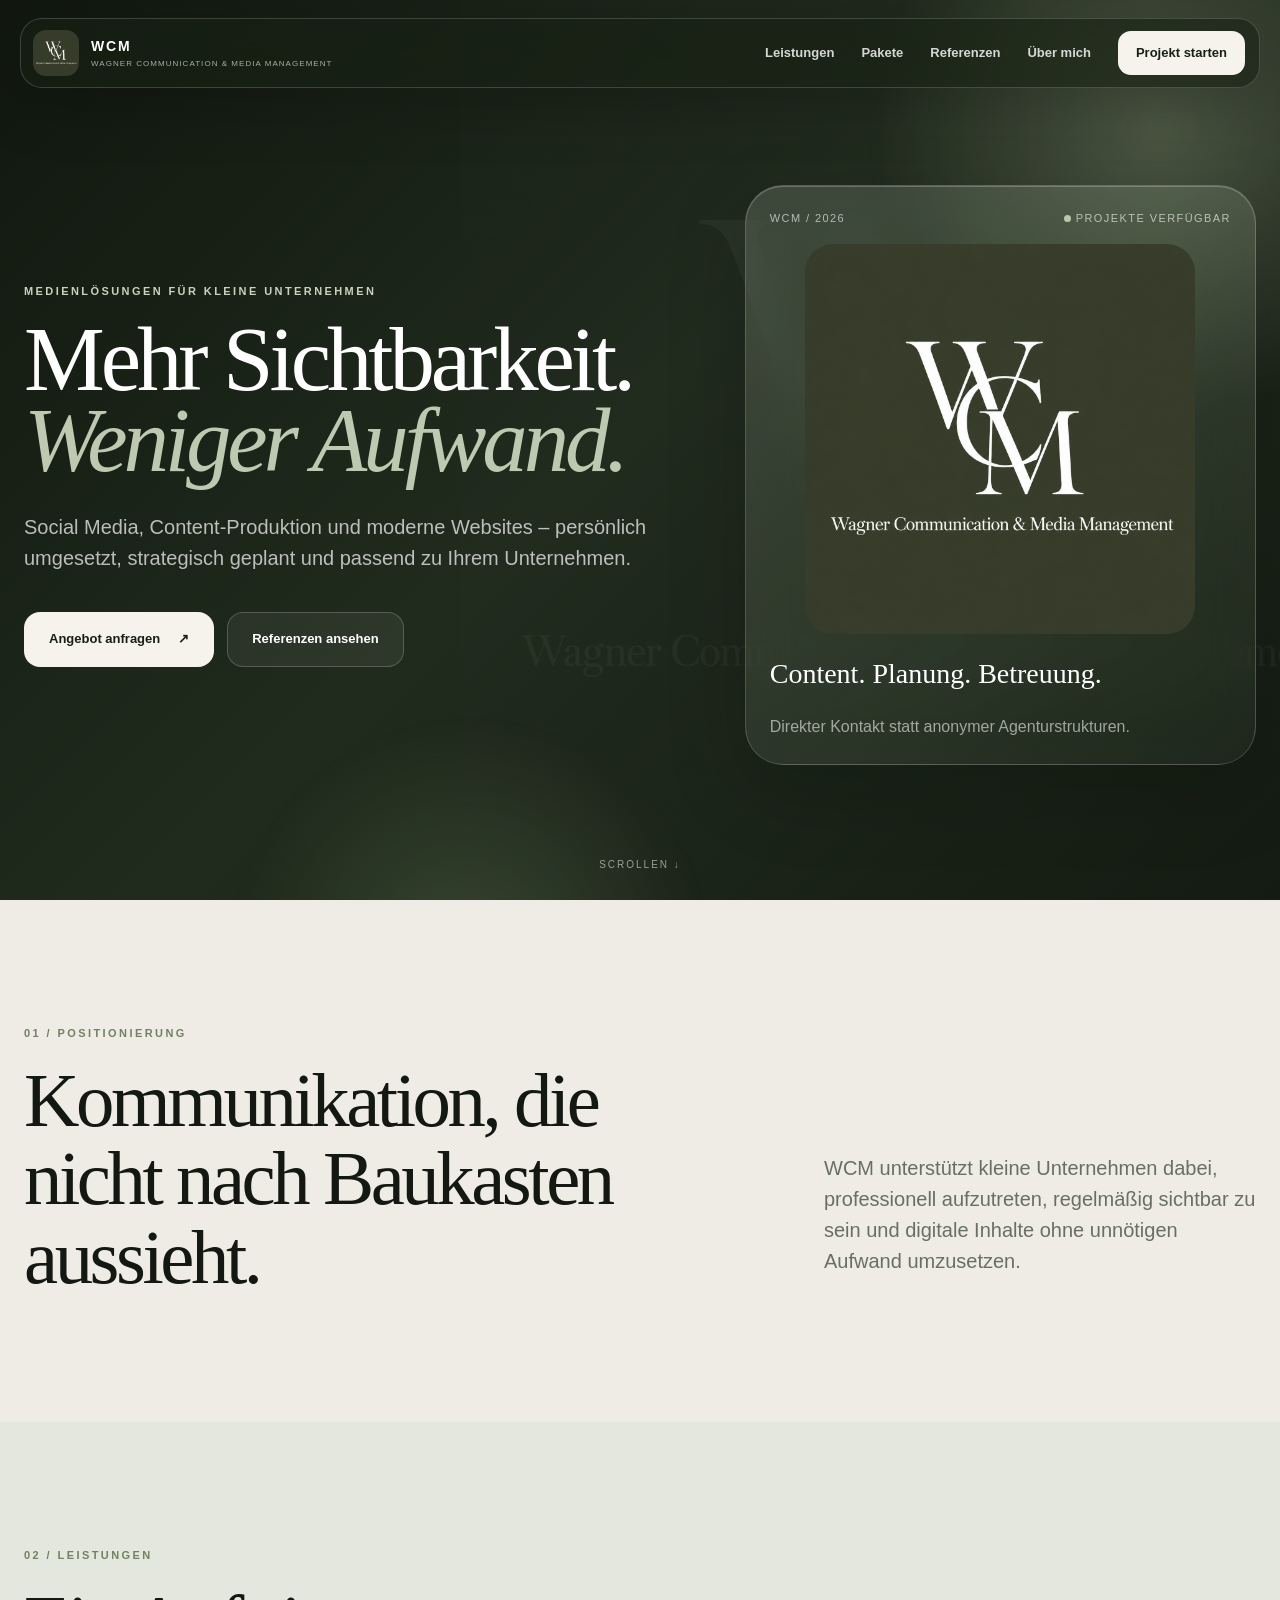
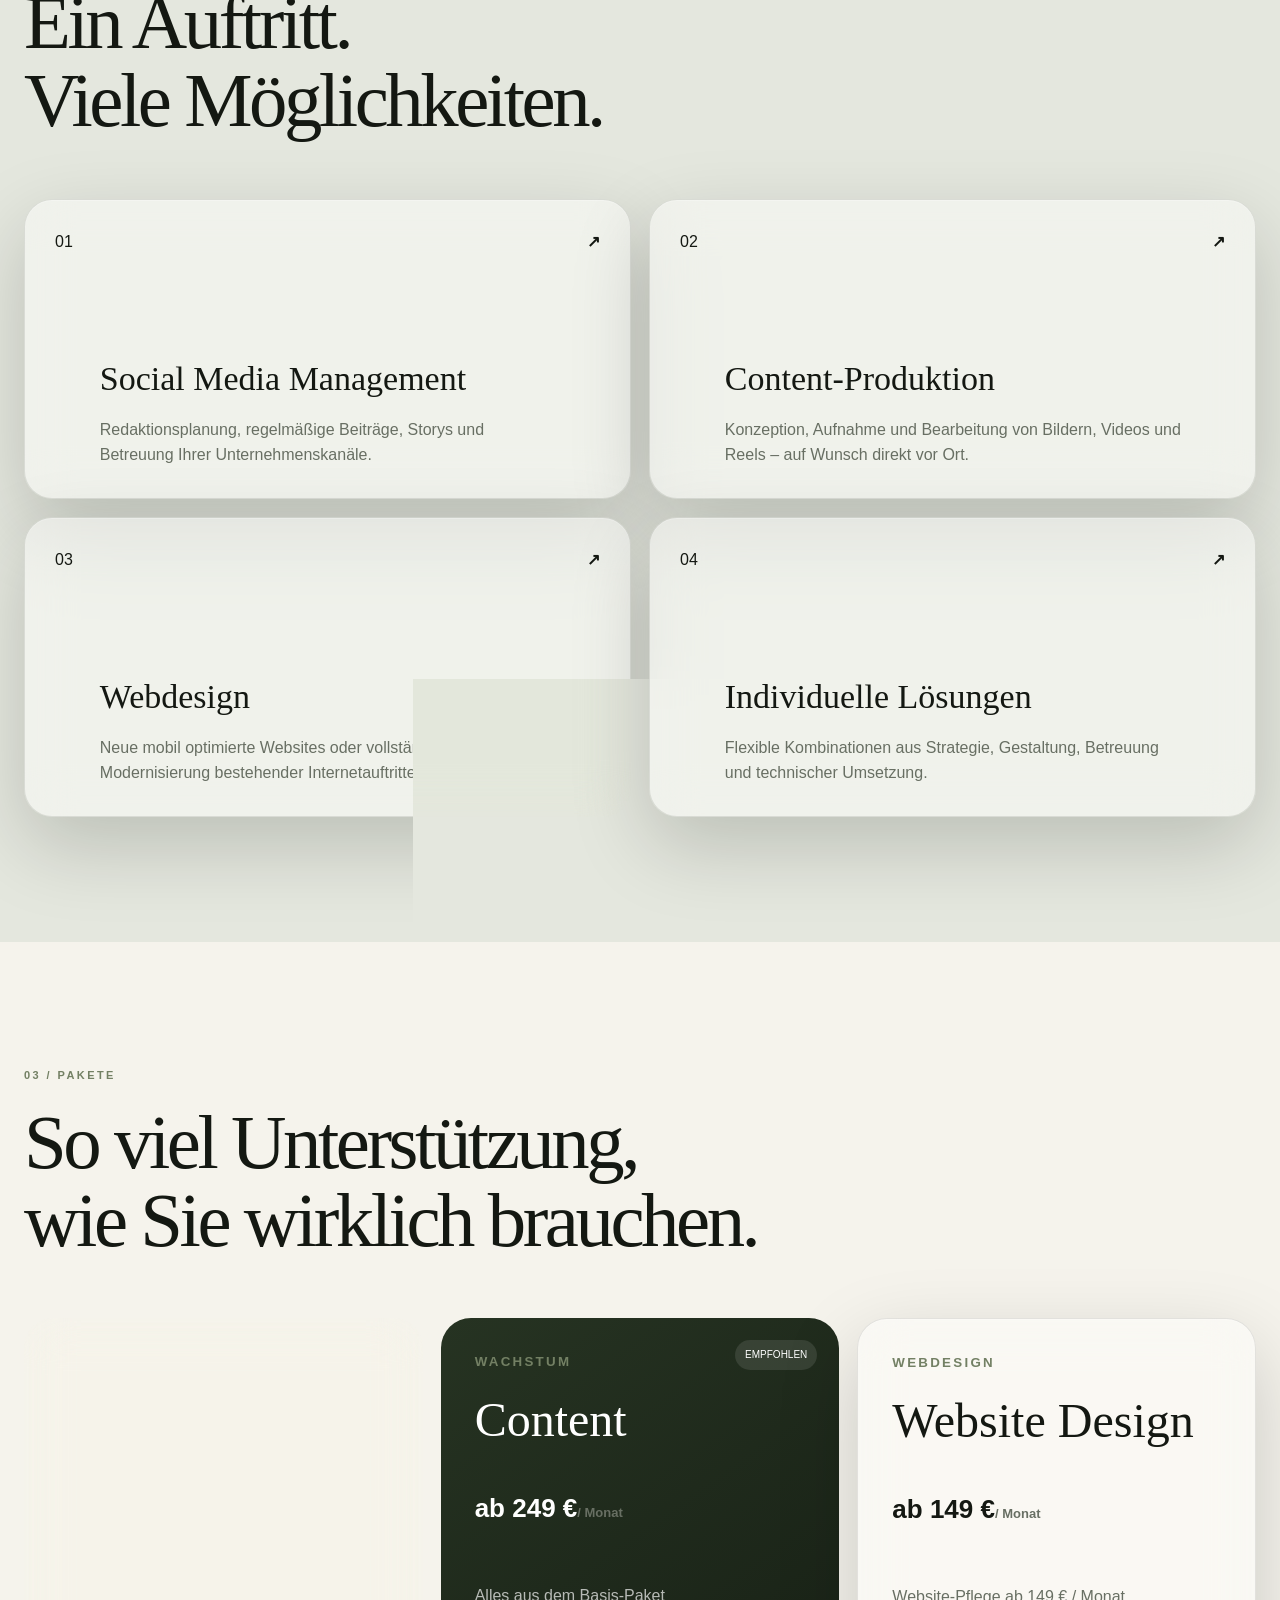
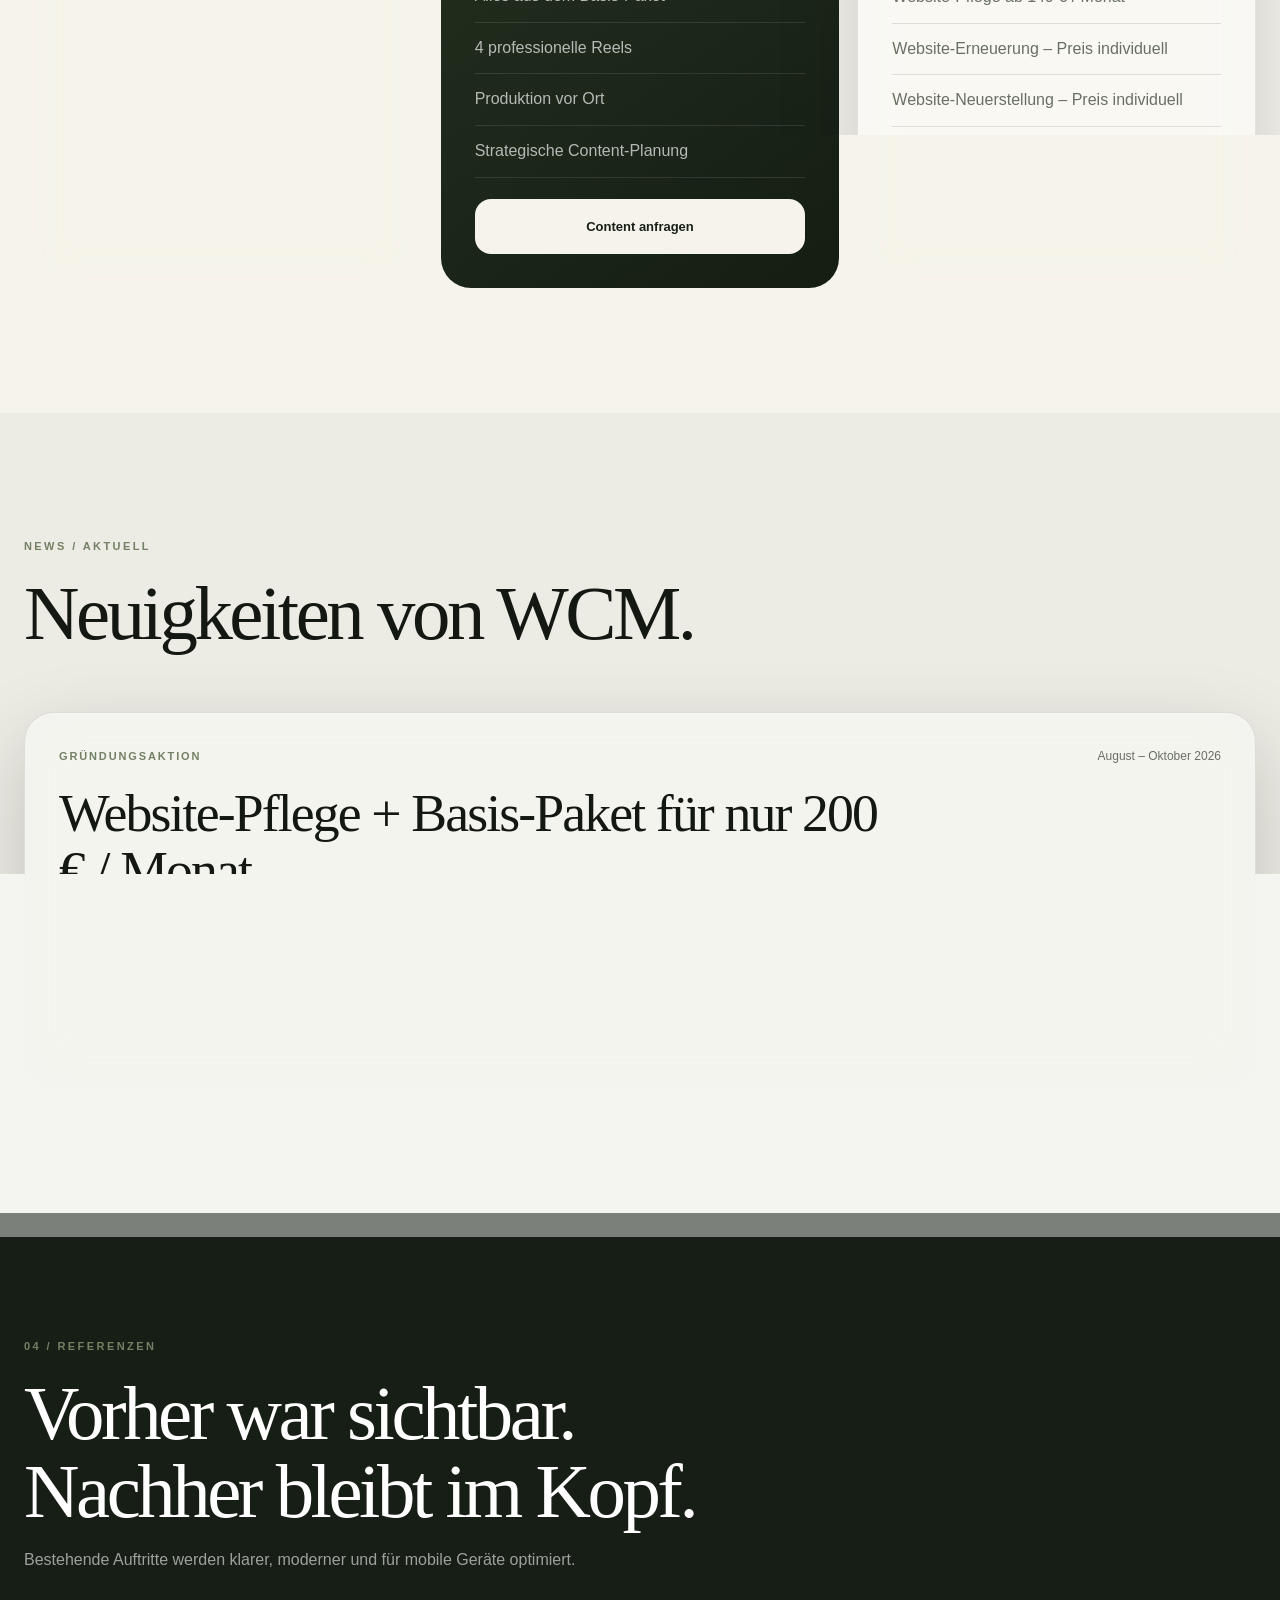
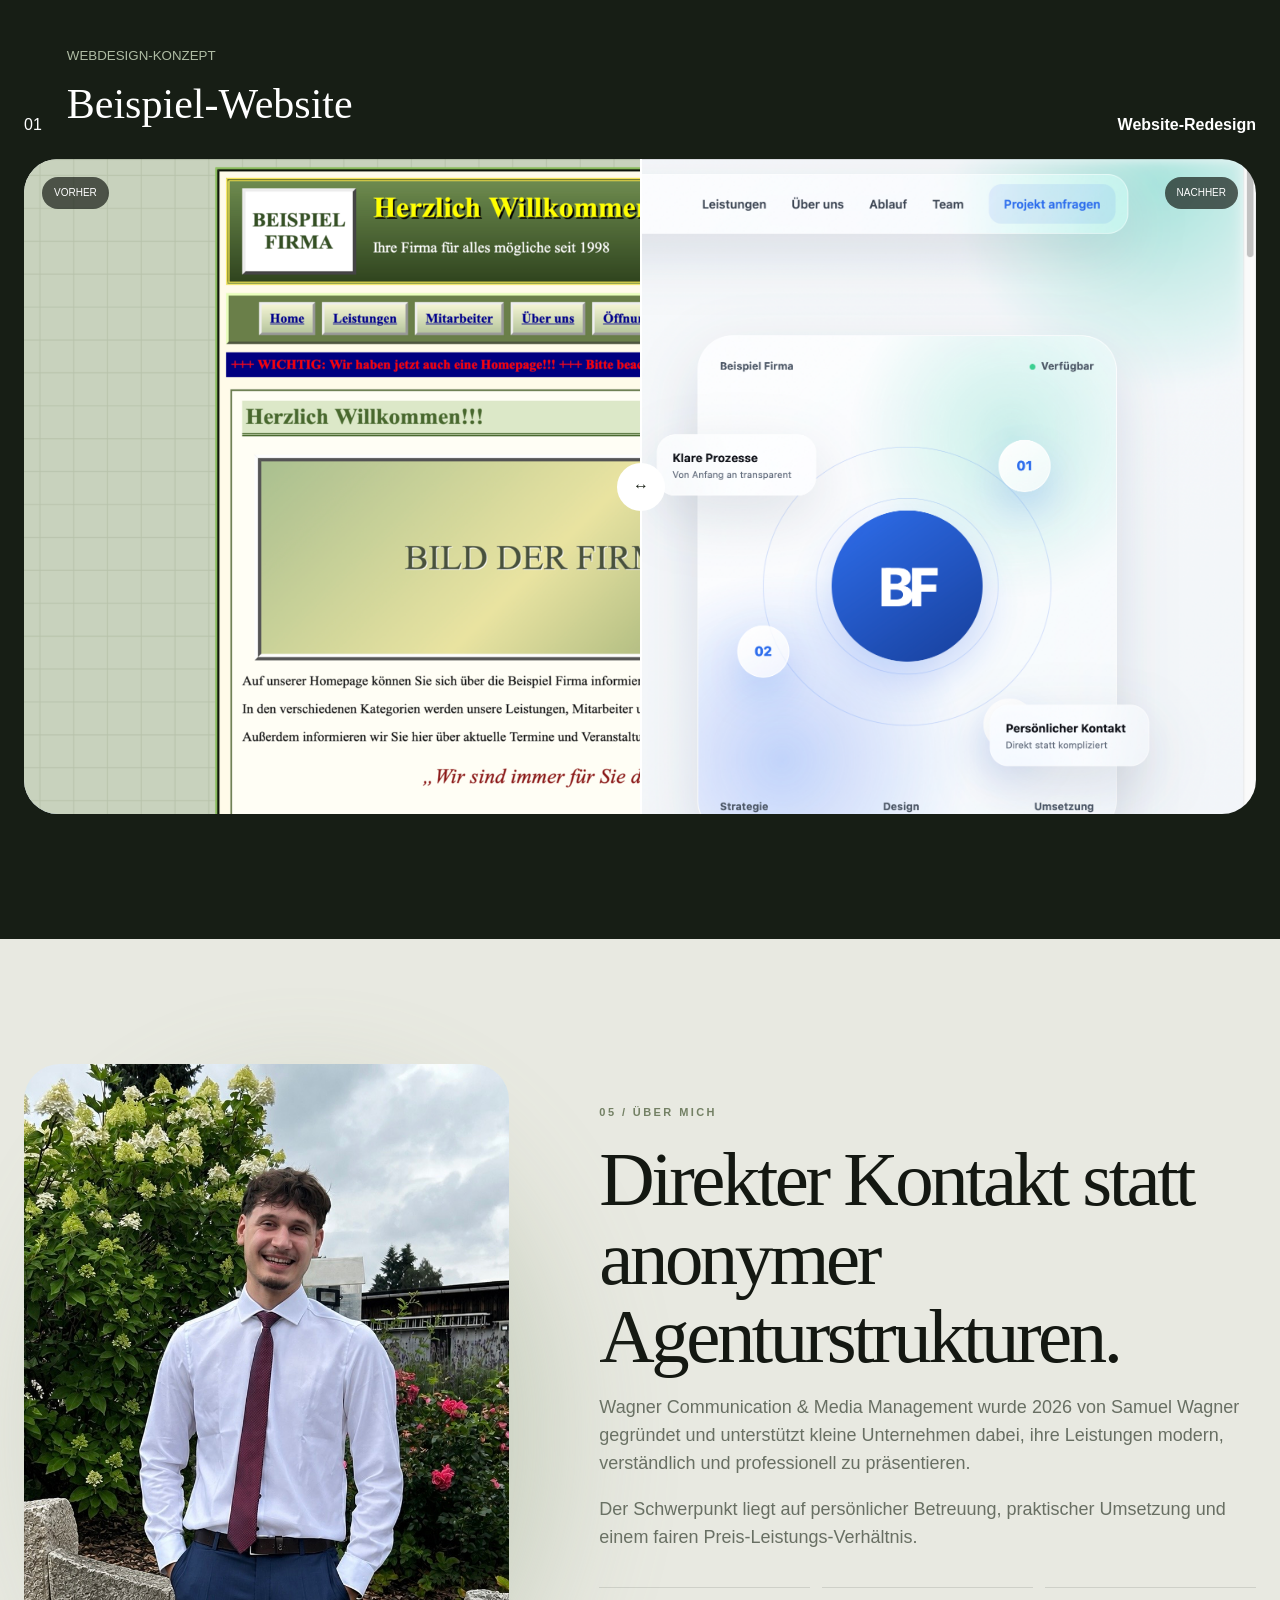
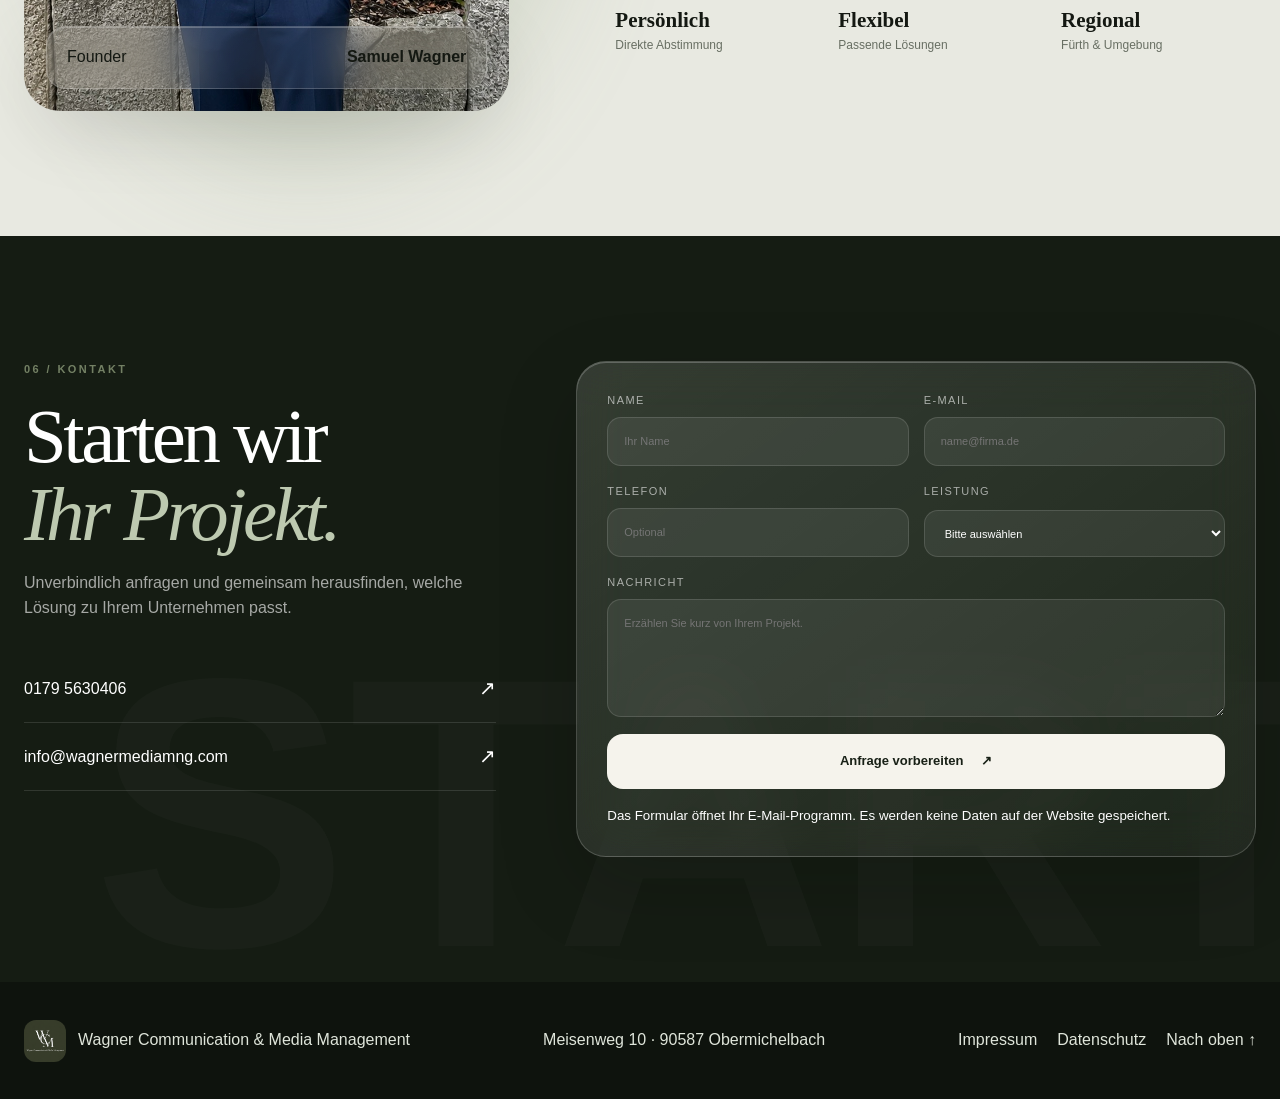
==== index.html @ 27258a65 "Add files via upload" ====
<!doctype html>
<html lang="de">
<head>
  <meta charset="utf-8">
  <meta name="viewport" content="width=device-width,initial-scale=1">
  <meta name="description" content="Wagner Communication & Media Management – Social Media, Content-Produktion und Webdesign für kleine Unternehmen.">
  <meta name="theme-color" content="#182016">
  <title>WCM – Wagner Communication & Media Management</title>
  <link rel="icon" href="assets/wcm-logo.png">
  <link rel="stylesheet" href="style.css">
  <script src="script.js" defer></script>
</head>
<body>
  <div class="cursor-glow" aria-hidden="true"></div>

  <header class="site-header">
    <a class="brand" href="#start">
      <img src="assets/wcm-logo.png" alt="WCM Logo">
      <span><strong>WCM</strong><small>Wagner Communication & Media Management</small></span>
    </a>
    <button class="menu-toggle" aria-label="Menü öffnen" aria-expanded="false"><span></span><span></span></button>
    <nav class="main-nav">
      <a href="#leistungen">Leistungen</a>
      <a href="#pakete">Pakete</a>
      <a href="#referenzen">Referenzen</a>
      <a href="#ueber">Über mich</a>
      <a class="nav-cta" href="#kontakt">Projekt starten</a>
    </nav>
  </header>

  <main>
    <section class="hero" id="start">
      <div class="hero-orb orb-one"></div>
      <div class="hero-orb orb-two"></div>
      <img class="hero-mark" src="assets/wcm-logo.png" alt="" aria-hidden="true">

      <div class="hero-content reveal">
        <p class="eyebrow">Medienlösungen für kleine Unternehmen</p>
        <h1>Mehr Sichtbarkeit.<br><em>Weniger Aufwand.</em></h1>
        <p class="hero-text">Social Media, Content-Produktion und moderne Websites – persönlich umgesetzt, strategisch geplant und passend zu Ihrem Unternehmen.</p>
        <div class="hero-actions">
          <a class="button button-light magnetic" href="#kontakt">Angebot anfragen <span>↗</span></a>
          <a class="button button-glass magnetic" href="#referenzen">Referenzen ansehen</a>
        </div>
      </div>

      <aside class="hero-panel glass tilt reveal">
        <div class="panel-top"><span>WCM / 2026</span><span class="status"><i></i> Projekte verfügbar</span></div>
        <div class="panel-logo"><img src="assets/wcm-logo.png" alt="WCM Firmenlogo"></div>
        <div class="panel-bottom">
          <strong>Content. Planung. Betreuung.</strong>
          <span>Direkter Kontakt statt anonymer Agenturstrukturen.</span>
        </div>
      </aside>

      <a class="scroll-hint" href="#leistungen">Scrollen <span>↓</span></a>
    </section>

    <section class="intro section-shell">
      <p class="section-number">01 / Positionierung</p>
      <div class="intro-grid reveal">
        <h2>Kommunikation, die nicht nach Baukasten aussieht.</h2>
        <p>WCM unterstützt kleine Unternehmen dabei, professionell aufzutreten, regelmäßig sichtbar zu sein und digitale Inhalte ohne unnötigen Aufwand umzusetzen.</p>
      </div>
    </section>

    <section class="services section-shell" id="leistungen">
      <div class="section-heading reveal">
        <p class="section-number">02 / Leistungen</p>
        <h2>Ein Auftritt.<br>Viele Möglichkeiten.</h2>
      </div>
      
      <div class="service-grid">
        <a class="service-card glass tilt reveal service-link-card" href="social-media-management.html" aria-label="Mehr über Social Media Management erfahren">
          <span>01</span><div><h3>Social Media Management</h3><p>Redaktionsplanung, regelmäßige Beiträge, Storys und Betreuung Ihrer Unternehmenskanäle.</p></div><b>↗</b>
        </a>
        <a class="service-card glass tilt reveal service-link-card" href="content-produktion.html" aria-label="Mehr über Content-Produktion erfahren">
          <span>02</span><div><h3>Content-Produktion</h3><p>Konzeption, Aufnahme und Bearbeitung von Bildern, Videos und Reels – auf Wunsch direkt vor Ort.</p></div><b>↗</b>
        </a>
        <a class="service-card glass tilt reveal service-link-card" href="webdesign.html" aria-label="Mehr über Webdesign erfahren">
          <span>03</span><div><h3>Webdesign</h3><p>Neue mobil optimierte Websites oder vollständige Modernisierung bestehender Internetauftritte.</p></div><b>↗</b>
        </a>
        <a class="service-card glass tilt reveal service-link-card" href="individuelle-loesungen.html" aria-label="Mehr über individuelle Lösungen erfahren">
          <span>04</span><div><h3>Individuelle Lösungen</h3><p>Flexible Kombinationen aus Strategie, Gestaltung, Betreuung und technischer Umsetzung.</p></div><b>↗</b>
        </a>
      </div>

    </section>

    <section class="packages section-shell" id="pakete">
      <div class="section-heading reveal">
        <p class="section-number">03 / Pakete</p>
        <h2>So viel Unterstützung,<br>wie Sie wirklich brauchen.</h2>
      </div>
      <div class="package-grid">
        <article class="package-card glass reveal">
          <small>Präsenz</small><h3>Basis</h3><p class="price">ab 149 €<span>/ Monat</span></p>
          <ul><li>8 Beiträge & 4 Storys</li><li>Einheitlicher Markenauftritt</li><li>Community-Management</li><li>Redaktionsplanung</li></ul>
          <a class="button button-outline" href="#kontakt" data-package="Basis">Basis anfragen</a>
        </article>
        <article class="package-card featured reveal">
          <div class="popular">Empfohlen</div><small>Wachstum</small><h3>Content</h3><p class="price">ab 249 €<span>/ Monat</span></p>
          <ul><li>Alles aus dem Basis-Paket</li><li>4 professionelle Reels</li><li>Produktion vor Ort</li><li>Strategische Content-Planung</li></ul>
          <a class="button button-light" href="#kontakt" data-package="Content">Content anfragen</a>
        </article>
        <article class="package-card glass reveal">
          <small>Webdesign</small><h3>Website Design</h3><p class="price">ab 149 €<span>/ Monat</span></p>
          <ul><li>Website-Pflege ab 149 € / Monat</li><li>Website-Erneuerung – Preis individuell</li><li>Website-Neuerstellung – Preis individuell</li><li>Individuelle Beratung & Umsetzung</li></ul>
          <a class="button button-outline" href="#kontakt" data-package="Website Design">Angebot anfragen</a>
        </article>
      </div>
    </section>

    <section class="news section-shell" id="news">
      <div class="section-heading reveal">
        <p class="section-number">News / Aktuell</p>
        <h2>Neuigkeiten von WCM.</h2>
      </div>

      <div class="news-window glass reveal">
        <!-- NEWS-EINTRAG START: Diesen Block für zukünftige News aktualisieren -->
        <article class="news-entry">
          <div class="news-meta">
            <span>Gründungsaktion</span>
            <time datetime="2026-08">August – Oktober 2026</time>
          </div>
          <h3>Website-Pflege + Basis-Paket für nur 200 € / Monat.</h3>
          <p>Zum Start von WCM gilt in den ersten drei Gründungsmonaten August, September und Oktober ein besonderes Angebot: Website-Pflege und das Basis-Paket zusammen für nur 200 € monatlich.</p>
          <a class="button button-outline" href="#kontakt" data-package="Gründungsaktion">Aktion anfragen</a>
        </article>
        <!-- NEWS-EINTRAG ENDE -->
      </div>
    </section>

    <section class="work section-shell" id="referenzen">
      <div class="section-heading reveal">
        <p class="section-number">04 / Referenzen</p>
        <h2>Vorher war sichtbar.<br>Nachher bleibt im Kopf.</h2>
        <p>Bestehende Auftritte werden klarer, moderner und für mobile Geräte optimiert.</p>
      </div>

      <article class="project reveal">
        <div class="project-meta"><span>01</span><div><small>Webdesign-Konzept</small><h3>Beispiel-Website</h3></div><b>Website-Redesign</b></div>
        <div class="comparison" data-comparison>
          <img src="assets/autohaus-nachher.jpg" alt="Moderne Beispiel-Website">
          <div class="comparison-before"><img src="assets/autohaus-vorher.jpg" alt="Ausgangsversion der Beispiel-Website"></div>
          <div class="comparison-line"><span>↔</span></div>
          <input type="range" min="0" max="100" value="50" aria-label="Vorher-Nachher-Vergleich">
          <span class="compare-label before">Vorher</span><span class="compare-label after">Nachher</span>
        </div>
      </article>
    </section>

    <section class="about section-shell" id="ueber">
      <div class="portrait-wrap reveal">
        <div class="portrait-glow"></div>
        <img src="assets/samuel-wagner.jpg" alt="Samuel Wagner, Gründer von WCM">
        <div class="portrait-caption glass"><span>Founder</span><strong>Samuel Wagner</strong></div>
      </div>
      <div class="about-copy reveal">
        <p class="section-number">05 / Über mich</p>
        <h2>Direkter Kontakt statt anonymer Agenturstrukturen.</h2>
        <p>Wagner Communication & Media Management wurde 2026 von Samuel Wagner gegründet und unterstützt kleine Unternehmen dabei, ihre Leistungen modern, verständlich und professionell zu präsentieren.</p>
        <p>Der Schwerpunkt liegt auf persönlicher Betreuung, praktischer Umsetzung und einem fairen Preis-Leistungs-Verhältnis.</p>
        <div class="about-facts"><span><strong>Persönlich</strong>Direkte Abstimmung</span><span><strong>Flexibel</strong>Passende Lösungen</span><span><strong>Regional</strong>Fürth & Umgebung</span></div>
      </div>
    </section>

    <section class="contact section-shell" id="kontakt">
      <div class="contact-bg-word">START</div>
      <div class="contact-copy reveal">
        <p class="section-number light">06 / Kontakt</p>
        <h2>Starten wir<br><em>Ihr Projekt.</em></h2>
        <p>Unverbindlich anfragen und gemeinsam herausfinden, welche Lösung zu Ihrem Unternehmen passt.</p>
        <div class="contact-links">
          <a href="tel:+491795630406"><span>0179 5630406</span><span>↗</span></a>
          <a href="mailto:info@wagnermediamng.com"><span>info@wagnermediamng.com</span><span>↗</span></a>
        </div>
      </div>

      <form class="contact-form glass reveal" id="contact-form">
        <div class="form-row"><label>Name<input name="name" required placeholder="Ihr Name"></label><label>E-Mail<input name="email" type="email" required placeholder="name@firma.de"></label></div>
        <div class="form-row"><label>Telefon<input name="phone" type="tel" placeholder="Optional"></label><label>Leistung<select name="service" required><option value="">Bitte auswählen</option><option>Social Media Management</option><option>Content-Produktion</option><option>Website-Erstellung</option><option>Website-Modernisierung</option><option>Individuelle Medienlösung</option><option>Aktuelle Aktion</option></select></label></div>
        <label>Nachricht<textarea name="message" rows="5" required placeholder="Erzählen Sie kurz von Ihrem Projekt."></textarea></label>
        <button class="button button-light magnetic" type="submit">Anfrage vorbereiten <span>↗</span></button>
        <small>Das Formular öffnet Ihr E-Mail-Programm. Es werden keine Daten auf der Website gespeichert.</small>
      </form>
    </section>
  </main>

  <footer>
    <a class="footer-brand" href="#start"><img src="assets/wcm-logo.png" alt=""><span>Wagner Communication & Media Management</span></a>
    <p>Meisenweg 10 · 90587 Obermichelbach</p>
    <div><a href="impressum.html">Impressum</a><a href="datenschutz.html">Datenschutz</a><a href="#start">Nach oben ↑</a></div>
  </footer>
</body>
</html>
---- style.css ----
:root{--ink:#141812;--deep:#182016;--olive:#738064;--sage:#b9c4ad;--cream:#f3f1e9;--muted:#686f63;--darkline:rgba(20,24,18,.12);--max:1240px;--serif:Georgia,"Times New Roman",serif;--sans:Inter,-apple-system,BlinkMacSystemFont,"Segoe UI",Arial,sans-serif}
*{box-sizing:border-box}html{scroll-behavior:smooth}body{margin:0;background:var(--cream);color:var(--ink);font-family:var(--sans);line-height:1.55;overflow-x:hidden}img{display:block;max-width:100%}a{text-decoration:none;color:inherit}button,input,select,textarea{font:inherit}section{scroll-margin-top:120px}
.cursor-glow{position:fixed;z-index:0;width:420px;height:420px;border-radius:50%;pointer-events:none;background:radial-gradient(circle,rgba(184,197,170,.15),transparent 68%);filter:blur(12px);transform:translate(-50%,-50%)}
.site-header{position:fixed;z-index:1000;top:18px;left:50%;width:min(calc(100% - 36px),var(--max));transform:translateX(-50%);display:flex;align-items:center;justify-content:space-between;padding:11px 14px 11px 12px;border:1px solid rgba(255,255,255,.17);border-radius:22px;color:#fff;background:rgba(24,32,22,.63);box-shadow:0 18px 60px rgba(0,0,0,.18);backdrop-filter:blur(26px) saturate(145%);transition:.35s}.site-header.scrolled{top:9px;background:rgba(19,25,18,.83)}
.brand{display:flex;align-items:center;gap:12px}.brand img{width:46px;height:46px;border-radius:13px;object-fit:cover}.brand span{display:grid}.brand strong{letter-spacing:.13em;font-size:14px}.brand small{font-size:8px;text-transform:uppercase;letter-spacing:.13em;color:rgba(255,255,255,.63)}
.main-nav{display:flex;align-items:center;gap:27px}.main-nav a{font-size:13px;font-weight:650;color:rgba(255,255,255,.82)}.main-nav .nav-cta{padding:12px 18px;border-radius:13px;color:#182016;background:#f5f3ec}.menu-toggle{display:none;background:none;border:0}.menu-toggle span{display:block;width:24px;height:1px;margin:6px;background:#fff}
.hero{position:relative;min-height:100svh;display:grid;grid-template-columns:1.12fr .88fr;align-items:center;gap:70px;padding:145px max(24px,calc((100% - var(--max))/2)) 95px;color:#fff;background:linear-gradient(135deg,#11170f,#202b1d 48%,#131a11);overflow:hidden}.hero-mark{position:absolute;right:-8vw;top:50%;width:min(72vw,980px);transform:translateY(-50%);opacity:.045;filter:grayscale(1)}.hero-orb{position:absolute;border-radius:50%;filter:blur(8px)}.orb-one{width:600px;height:600px;right:-180px;top:-170px;background:radial-gradient(circle,rgba(169,184,150,.34),transparent 68%)}.orb-two{width:480px;height:480px;left:18%;bottom:-300px;background:radial-gradient(circle,rgba(104,124,88,.38),transparent 70%)}
.hero-content,.hero-panel{position:relative;z-index:2}.eyebrow,.section-number{margin:0 0 20px;font-size:11px;font-weight:800;text-transform:uppercase;letter-spacing:.22em;color:var(--olive)}.eyebrow{color:#c9d2bf}.hero h1,.intro h2,.section-heading h2,.about h2,.contact h2{margin:0;font-family:var(--serif);font-weight:400;line-height:1.02;letter-spacing:-.045em}.hero h1{font-size:clamp(62px,7.1vw,112px);line-height:.89}.hero h1 em,.contact h2 em{color:#bdc9b0}.hero-text{max-width:690px;margin:30px 0 0;font-size:20px;color:rgba(255,255,255,.7)}
.hero-actions{display:flex;gap:13px;flex-wrap:wrap;margin-top:38px}.button{display:inline-flex;align-items:center;justify-content:center;gap:18px;min-height:55px;padding:0 24px;border:1px solid transparent;border-radius:16px;font-size:13px;font-weight:800;cursor:pointer;transition:.28s}.button:hover{transform:translateY(-3px)}.button-light{background:#f5f3ec;color:#182016}.button-glass{color:#fff;border-color:rgba(255,255,255,.2);background:rgba(255,255,255,.06)}.button-outline{border-color:var(--darkline);background:rgba(255,255,255,.28)}
.glass{border:1px solid rgba(255,255,255,.18);background:linear-gradient(145deg,rgba(255,255,255,.14),rgba(255,255,255,.045));box-shadow:inset 0 1px 0 rgba(255,255,255,.23),0 28px 80px rgba(6,12,5,.18);backdrop-filter:blur(24px) saturate(135%)}
.hero-panel{min-height:580px;padding:24px;border-radius:38px;display:flex;flex-direction:column;justify-content:space-between}.panel-top,.panel-bottom{display:flex;justify-content:space-between;gap:20px}.panel-top{font-size:11px;text-transform:uppercase;letter-spacing:.13em;color:rgba(255,255,255,.62)}.status i{display:inline-block;width:7px;height:7px;border-radius:50%;background:#b8c8a8}.panel-logo{margin:auto}.panel-logo img{max-width:390px;border-radius:28px}.panel-bottom{flex-direction:column}.panel-bottom strong{font-family:var(--serif);font-size:28px;font-weight:400}.panel-bottom span{color:rgba(255,255,255,.57)}.scroll-hint{position:absolute;bottom:28px;left:50%;transform:translateX(-50%);font-size:10px;text-transform:uppercase;letter-spacing:.2em;color:rgba(255,255,255,.55)}
.section-shell{padding:125px max(24px,calc((100% - var(--max))/2))}.intro{background:#eeece4}.intro-grid{display:grid;grid-template-columns:1.25fr .75fr;gap:80px;align-items:end}.intro h2,.section-heading h2,.about h2,.contact h2{font-size:clamp(48px,6vw,84px)}.intro p:last-child{font-size:20px;color:var(--muted)}
.services{background:#e4e7de}.service-grid{display:grid;grid-template-columns:1fr 1fr;gap:18px;margin-top:58px}.service-card{min-height:300px;padding:30px;border-color:rgba(28,36,25,.11);background:rgba(255,255,255,.46);color:var(--ink);display:grid;grid-template-columns:auto 1fr auto;gap:27px;border-radius:28px}.service-card div{align-self:end}.service-card h3{margin:0 0 12px;font-family:var(--serif);font-size:34px;font-weight:400}.service-card p{margin:0;color:var(--muted)}
.packages{background:#f5f3ec}.package-grid{display:grid;grid-template-columns:repeat(3,1fr);gap:18px;margin-top:58px}.package-card{position:relative;display:flex;flex-direction:column;min-height:570px;padding:34px;border-radius:30px;border-color:rgba(22,28,20,.1);background:rgba(255,255,255,.44)}.package-card.featured{color:#fff;background:linear-gradient(145deg,#263322,#151d13);transform:translateY(-14px)}.package-card small{text-transform:uppercase;letter-spacing:.17em;font-weight:800;color:var(--olive)}.package-card h3{margin:10px 0 5px;font-family:var(--serif);font-size:48px;font-weight:400}.price{font-size:26px;font-weight:750}.price span{font-size:13px;color:var(--muted)}.package-card ul{padding:0;list-style:none}.package-card li{padding:13px 0;border-bottom:1px solid var(--darkline);color:var(--muted)}.featured li{border-color:rgba(255,255,255,.1);color:rgba(255,255,255,.68)}.package-card .button{margin-top:auto}.popular{position:absolute;top:22px;right:22px;padding:7px 10px;border-radius:20px;background:rgba(255,255,255,.1);font-size:10px;text-transform:uppercase}
.news{background:#ecebe4}.news-window{margin-top:58px;padding:34px;border-radius:30px;border-color:rgba(22,28,20,.1);background:rgba(255,255,255,.44)}.news-entry{display:grid;gap:20px}.news-meta{display:flex;justify-content:space-between;gap:20px;align-items:center}.news-meta span{font-size:11px;font-weight:800;text-transform:uppercase;letter-spacing:.17em;color:var(--olive)}.news-meta time{font-size:12px;color:var(--muted)}.news-entry h3{max-width:850px;margin:0;font-family:var(--serif);font-size:clamp(34px,4.2vw,58px);font-weight:400;line-height:1.05;letter-spacing:-.035em}.news-entry p{max-width:820px;margin:0;color:var(--muted);font-size:18px}.news-entry .button{justify-self:start;margin-top:4px}
.work{background:#171e15;color:#fff}.work .section-heading p:last-child{max-width:650px;color:rgba(255,255,255,.58)}.project{margin-top:70px}.project-meta{display:grid;grid-template-columns:auto 1fr auto;gap:25px;align-items:end;margin-bottom:22px}.project-meta small{color:#aebba3;text-transform:uppercase}.project-meta h3{margin:5px 0 0;font-family:var(--serif);font-size:42px;font-weight:400}.comparison{position:relative;aspect-ratio:16/8.5;overflow:hidden;border-radius:34px;background:#0d110c}.comparison>img,.comparison-before img{width:100%;height:100%;object-fit:cover;object-position:top center}.comparison-before{position:absolute;inset:0;width:50%;overflow:hidden}.comparison-before img{width:100vw;max-width:var(--max)}.comparison-line{position:absolute;top:0;bottom:0;left:50%;width:2px;background:#fff}.comparison-line span{position:absolute;top:50%;left:50%;display:grid;place-items:center;width:48px;height:48px;border-radius:50%;color:#1a2117;background:#fff;transform:translate(-50%,-50%)}.comparison input{position:absolute;inset:0;width:100%;height:100%;opacity:0;cursor:ew-resize}.compare-label{position:absolute;top:18px;padding:8px 12px;border-radius:20px;background:rgba(10,14,9,.65);font-size:10px;text-transform:uppercase}.compare-label.before{left:18px}.compare-label.after{right:18px}
.about{display:grid;grid-template-columns:.85fr 1.15fr;gap:90px;align-items:center;background:#e8e9e1}.portrait-wrap{position:relative}.portrait-wrap>img{position:relative;z-index:2;width:100%;border-radius:36px}.portrait-glow{position:absolute;inset:8% -8% -6% 8%;border-radius:50%;background:#98a88a;filter:blur(65px);opacity:.4}.portrait-caption{position:absolute;z-index:3;left:22px;right:22px;bottom:22px;padding:18px 20px;border-radius:20px;display:flex;justify-content:space-between}.about-copy>p:not(.section-number){font-size:18px;color:var(--muted)}.about-facts{display:grid;grid-template-columns:repeat(3,1fr);gap:12px;margin-top:35px}.about-facts span{padding:16px;border-top:1px solid var(--darkline);font-size:12px;color:var(--muted)}.about-facts strong{display:block;color:var(--ink);font-family:var(--serif);font-size:21px}
.contact{position:relative;overflow:hidden;display:grid;grid-template-columns:.82fr 1.18fr;gap:80px;color:#fff;background:#151c13}.contact-bg-word{position:absolute;right:-5vw;bottom:-10vw;font-size:30vw;font-weight:900;color:rgba(255,255,255,.018)}.contact-copy>p:not(.section-number){color:rgba(255,255,255,.62)}.contact-links{display:grid;margin-top:35px}.contact-links a{display:flex;justify-content:space-between;padding:16px 0;border-bottom:1px solid rgba(255,255,255,.12)}.contact-form{position:relative;display:grid;gap:17px;padding:30px;border-radius:30px}.form-row{display:grid;grid-template-columns:1fr 1fr;gap:15px}.contact-form label{display:grid;gap:8px;font-size:11px;text-transform:uppercase;letter-spacing:.13em;color:rgba(255,255,255,.6)}.contact-form input,.contact-form select,.contact-form textarea{width:100%;padding:15px 16px;border:1px solid rgba(255,255,255,.13);border-radius:14px;color:#fff;background:rgba(255,255,255,.07)}.contact-form option{color:#111}
footer{display:flex;justify-content:space-between;gap:25px;align-items:center;padding:30px max(24px,calc((100% - var(--max))/2));color:#dfe5da;background:#0e130d}.footer-brand{display:flex;align-items:center;gap:12px}.footer-brand img{width:42px;border-radius:12px}footer div{display:flex;gap:20px}
.reveal{opacity:0;transform:translateY(32px);transition:opacity .8s ease,transform .8s ease}.reveal.visible{opacity:1;transform:none}
@media(max-width:900px){.main-nav{display:none;position:absolute;top:72px;left:0;right:0;flex-direction:column;padding:20px;border-radius:20px;background:#1a2217}.main-nav.open{display:flex}.menu-toggle{display:block}.hero,.intro-grid,.about,.contact{grid-template-columns:1fr}.hero-panel{min-height:420px}.service-grid,.package-grid{grid-template-columns:1fr}.package-card.featured{transform:none}.form-row{grid-template-columns:1fr}.project-meta{grid-template-columns:1fr}.project-meta>b{display:none}}
@media(max-width:600px){.site-header{width:calc(100% - 20px)}.brand small{display:none}.hero{padding:125px 20px 75px}.hero h1{font-size:52px}.section-shell{padding:85px 20px}.hero-panel{padding:18px}.service-card{grid-template-columns:auto 1fr;min-height:230px}.service-card b{display:none}.about-facts{grid-template-columns:1fr}.comparison{aspect-ratio:4/3}.contact-form{padding:20px}footer{flex-direction:column;align-items:flex-start}}


.contact-links{
    display:grid;
    gap:0;
    margin-top:35px;
}
.contact-links a{
    display:flex;
    justify-content:space-between;
    align-items:center;
    padding:18px 0;
    border-bottom:1px solid rgba(255,255,255,.12);
    transition:.25s;
    cursor:pointer;
}
.contact-links a:hover{
    color:#d6e2c8;
    padding-left:8px;
}
.contact-links span:last-child{
    font-size:20px;
    transition:.25s;
}
.contact-links a:hover span:last-child{
    transform:translateX(6px);
}


/* Mobile V2 improvements */

@media (max-width: 900px){
  .hero{
    grid-template-columns:1fr;
    gap:32px;
    padding:110px 22px 70px;
    min-height:auto;
  }

  .hero-panel{
    display:none;
  }

  .hero-content{
    max-width:100%;
  }

  .hero h1{
    font-size:44px;
    line-height:0.98;
  }

  .hero-text{
    font-size:18px;
    max-width:100%;
    margin-top:22px;
  }

  .hero-actions{
    flex-direction:column;
    width:100%;
  }

  .hero-actions .button{
    width:100%;
  }

  .hero-mark{
    width:120%;
    right:-45%;
    opacity:.03;
  }

  .scroll-hint{
    display:none;
  }

  .site-header{
    padding:10px 14px;
  }

  .brand img{
    width:40px;
    height:40px;
  }
}

@media (max-width:600px){
  .hero{
    padding-top:105px;
  }

  .hero h1{
    font-size:40px;
  }

  .hero-text{
    font-size:17px;
    line-height:1.6;
  }
}



/* Fix: Kontaktbuttons aus jeder Richtung vollständig anklickbar */
.contact-bg-word,
.cursor-glow {
    pointer-events: none;
}

.contact-copy {
    position: relative;
    z-index: 20;
}

.contact-links {
    position: relative;
    z-index: 30;
}

.contact-links a {
    position: relative;
    z-index: 31;
    width: 100%;
    pointer-events: auto;
}


/* Klickbare Leistungskarten */
.service-link-card{
  color:inherit;
  cursor:pointer;
  transition:transform .3s ease, box-shadow .3s ease, background .3s ease;
}
.service-link-card:hover{
  transform:translateY(-8px);
  background:rgba(255,255,255,.68);
  box-shadow:0 32px 85px rgba(20,28,18,.16);
}
.service-link-card b{
  transition:transform .25s ease;
}
.service-link-card:hover b{
  transform:translate(5px,-5px);
}

/* Leistungs-Unterseiten */
.service-page{
  min-height:100vh;
  background:var(--cream);
}
.service-page .site-header{
  color:#fff;
}
.service-detail-hero{
  position:relative;
  min-height:74svh;
  display:grid;
  grid-template-columns:1.08fr .92fr;
  gap:70px;
  align-items:center;
  padding:150px max(24px,calc((100% - var(--max))/2)) 90px;
  color:#fff;
  background:linear-gradient(135deg,#11170f,#202b1d 48%,#131a11);
  overflow:hidden;
}
.service-detail-copy,
.service-detail-panel{
  position:relative;
  z-index:2;
}
.service-detail-copy h1{
  margin:0;
  max-width:850px;
  font-family:var(--serif);
  font-weight:400;
  font-size:clamp(58px,7vw,104px);
  line-height:.92;
  letter-spacing:-.05em;
}
.service-detail-copy h1 em{
  color:#bdc9b0;
}
.service-detail-copy>p{
  max-width:720px;
  margin:28px 0 0;
  color:rgba(255,255,255,.7);
  font-size:19px;
}
.service-detail-panel{
  min-height:460px;
  padding:30px;
  border-radius:34px;
  display:flex;
  flex-direction:column;
  justify-content:space-between;
}
.service-detail-panel .service-number{
  font-size:12px;
  letter-spacing:.2em;
  text-transform:uppercase;
  color:rgba(255,255,255,.58);
}
.service-detail-panel h2{
  margin:0;
  font-family:var(--serif);
  font-size:44px;
  font-weight:400;
}
.service-detail-panel p{
  color:rgba(255,255,255,.65);
}
.detail-section{
  padding:115px max(24px,calc((100% - var(--max))/2));
}
.detail-section.alt{
  background:#e4e7de;
}
.detail-section.dark{
  color:#fff;
  background:#171e15;
}
.detail-heading{
  max-width:820px;
}
.detail-heading h2{
  margin:0;
  font-family:var(--serif);
  font-size:clamp(46px,6vw,82px);
  font-weight:400;
  line-height:1;
  letter-spacing:-.04em;
}
.detail-heading p{
  color:var(--muted);
  font-size:18px;
}
.dark .detail-heading p{
  color:rgba(255,255,255,.62);
}
.detail-grid{
  display:grid;
  grid-template-columns:repeat(3,1fr);
  gap:18px;
  margin-top:52px;
}
.detail-card{
  min-height:270px;
  padding:30px;
  border-radius:28px;
  border:1px solid rgba(20,24,18,.1);
  background:rgba(255,255,255,.5);
}
.detail-card span{
  display:inline-block;
  margin-bottom:32px;
  color:var(--olive);
  font-size:12px;
  font-weight:800;
  letter-spacing:.15em;
}
.detail-card h3{
  margin:0 0 12px;
  font-family:var(--serif);
  font-size:32px;
  font-weight:400;
}
.detail-card p{
  margin:0;
  color:var(--muted);
}
.process-list{
  display:grid;
  grid-template-columns:repeat(4,1fr);
  gap:16px;
  margin-top:48px;
}
.process-step{
  padding:26px;
  border-top:1px solid rgba(255,255,255,.2);
}
.process-step strong{
  display:block;
  margin-bottom:18px;
  color:#bdc9b0;
  font-size:12px;
  letter-spacing:.14em;
}
.process-step h3{
  margin:0 0 10px;
  font-family:var(--serif);
  font-size:28px;
  font-weight:400;
}
.process-step p{
  color:rgba(255,255,255,.6);
}
.detail-cta{
  display:grid;
  grid-template-columns:1fr auto;
  gap:35px;
  align-items:end;
  padding:80px max(24px,calc((100% - var(--max))/2));
  background:#eeece4;
}
.detail-cta h2{
  margin:0;
  font-family:var(--serif);
  font-size:clamp(44px,6vw,78px);
  font-weight:400;
  line-height:1;
}
.detail-cta p{
  max-width:720px;
  color:var(--muted);
}
.back-service{
  display:inline-flex;
  margin-bottom:25px;
  color:#c9d2bf;
  font-size:12px;
  font-weight:800;
  letter-spacing:.12em;
  text-transform:uppercase;
}
.service-page footer{
  margin-top:0;
}
@media(max-width:900px){
  .service-detail-hero{
    grid-template-columns:1fr;
    gap:30px;
    min-height:auto;
    padding-top:125px;
  }
  .service-detail-panel{
    min-height:340px;
  }
  .detail-grid{
    grid-template-columns:1fr;
  }
  .process-list{
    grid-template-columns:1fr 1fr;
  }
  .detail-cta{
    grid-template-columns:1fr;
  }
}
@media(max-width:600px){
  .service-detail-copy h1{
    font-size:48px;
  }
  .service-detail-panel h2{
    font-size:36px;
  }
  .process-list{
    grid-template-columns:1fr;
  }
}

@media(max-width:600px){.news-window{padding:24px}.news-meta{align-items:flex-start;flex-direction:column;gap:6px}}
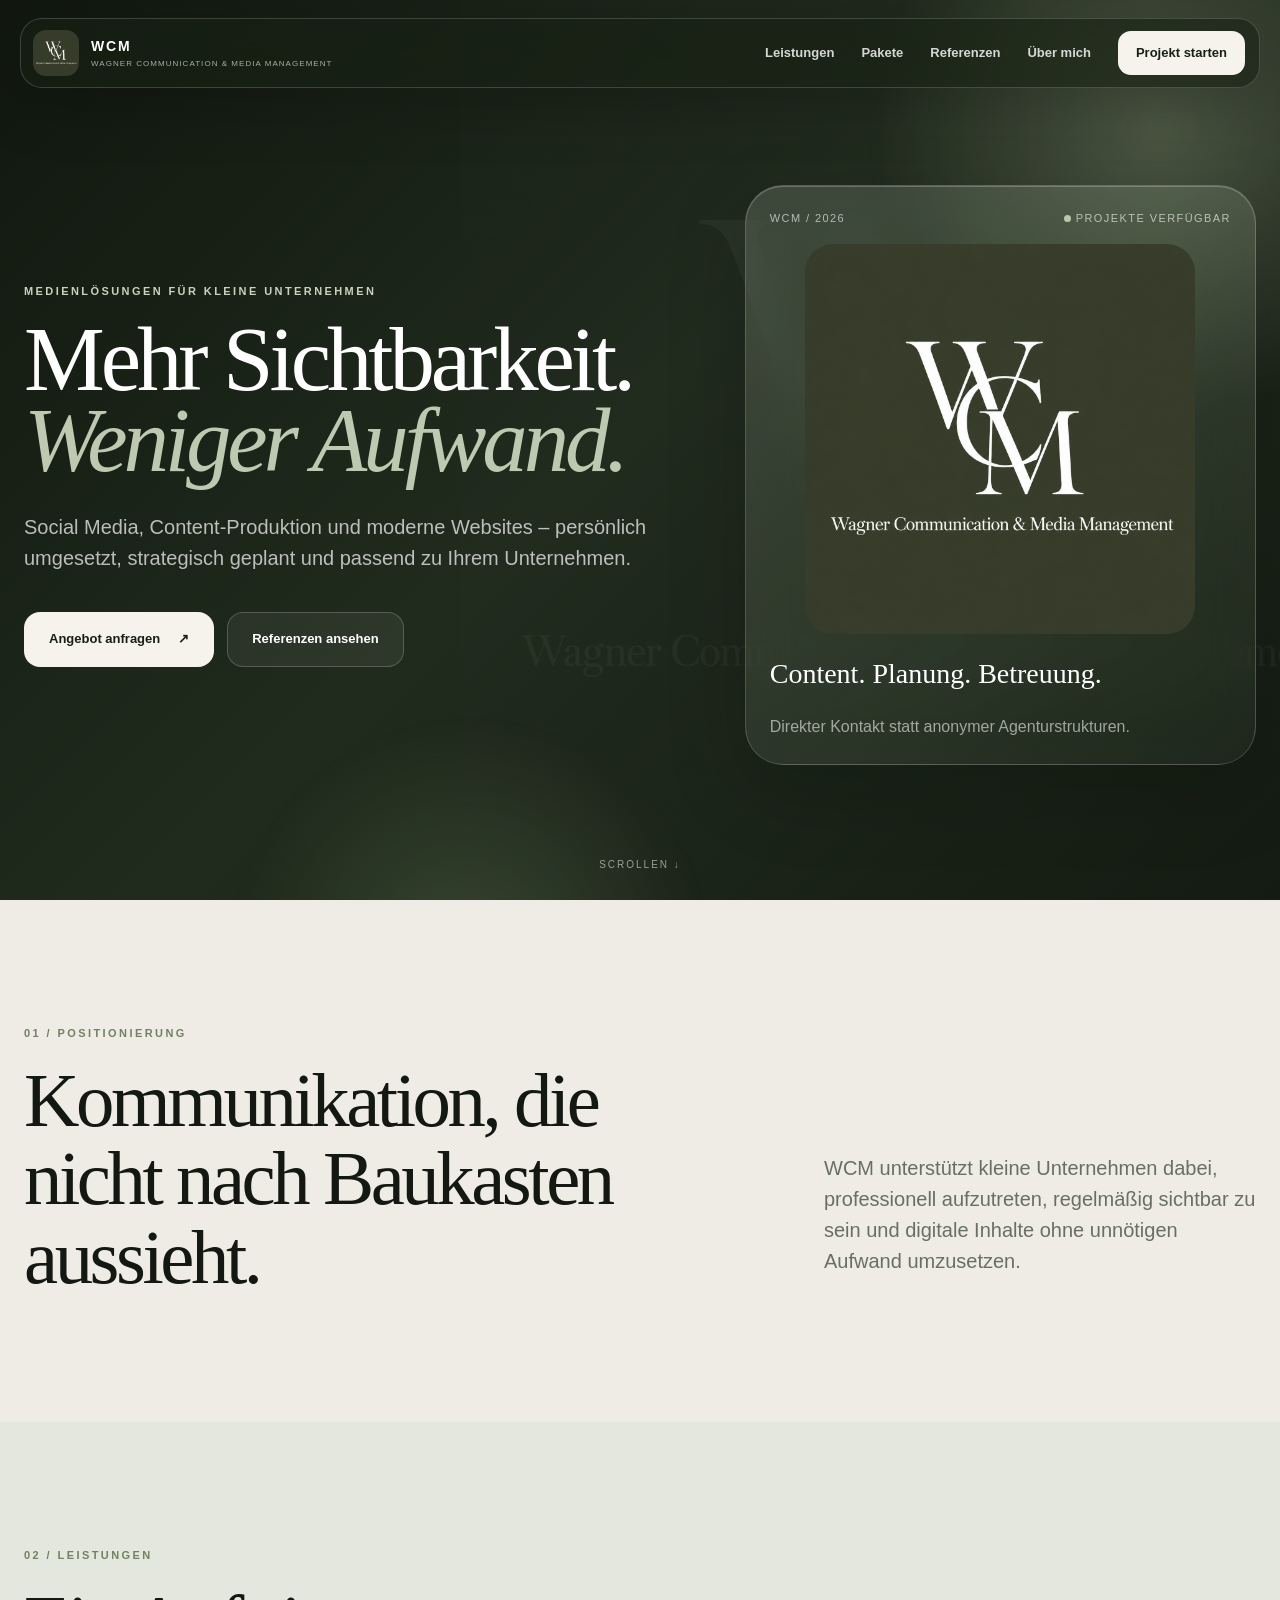
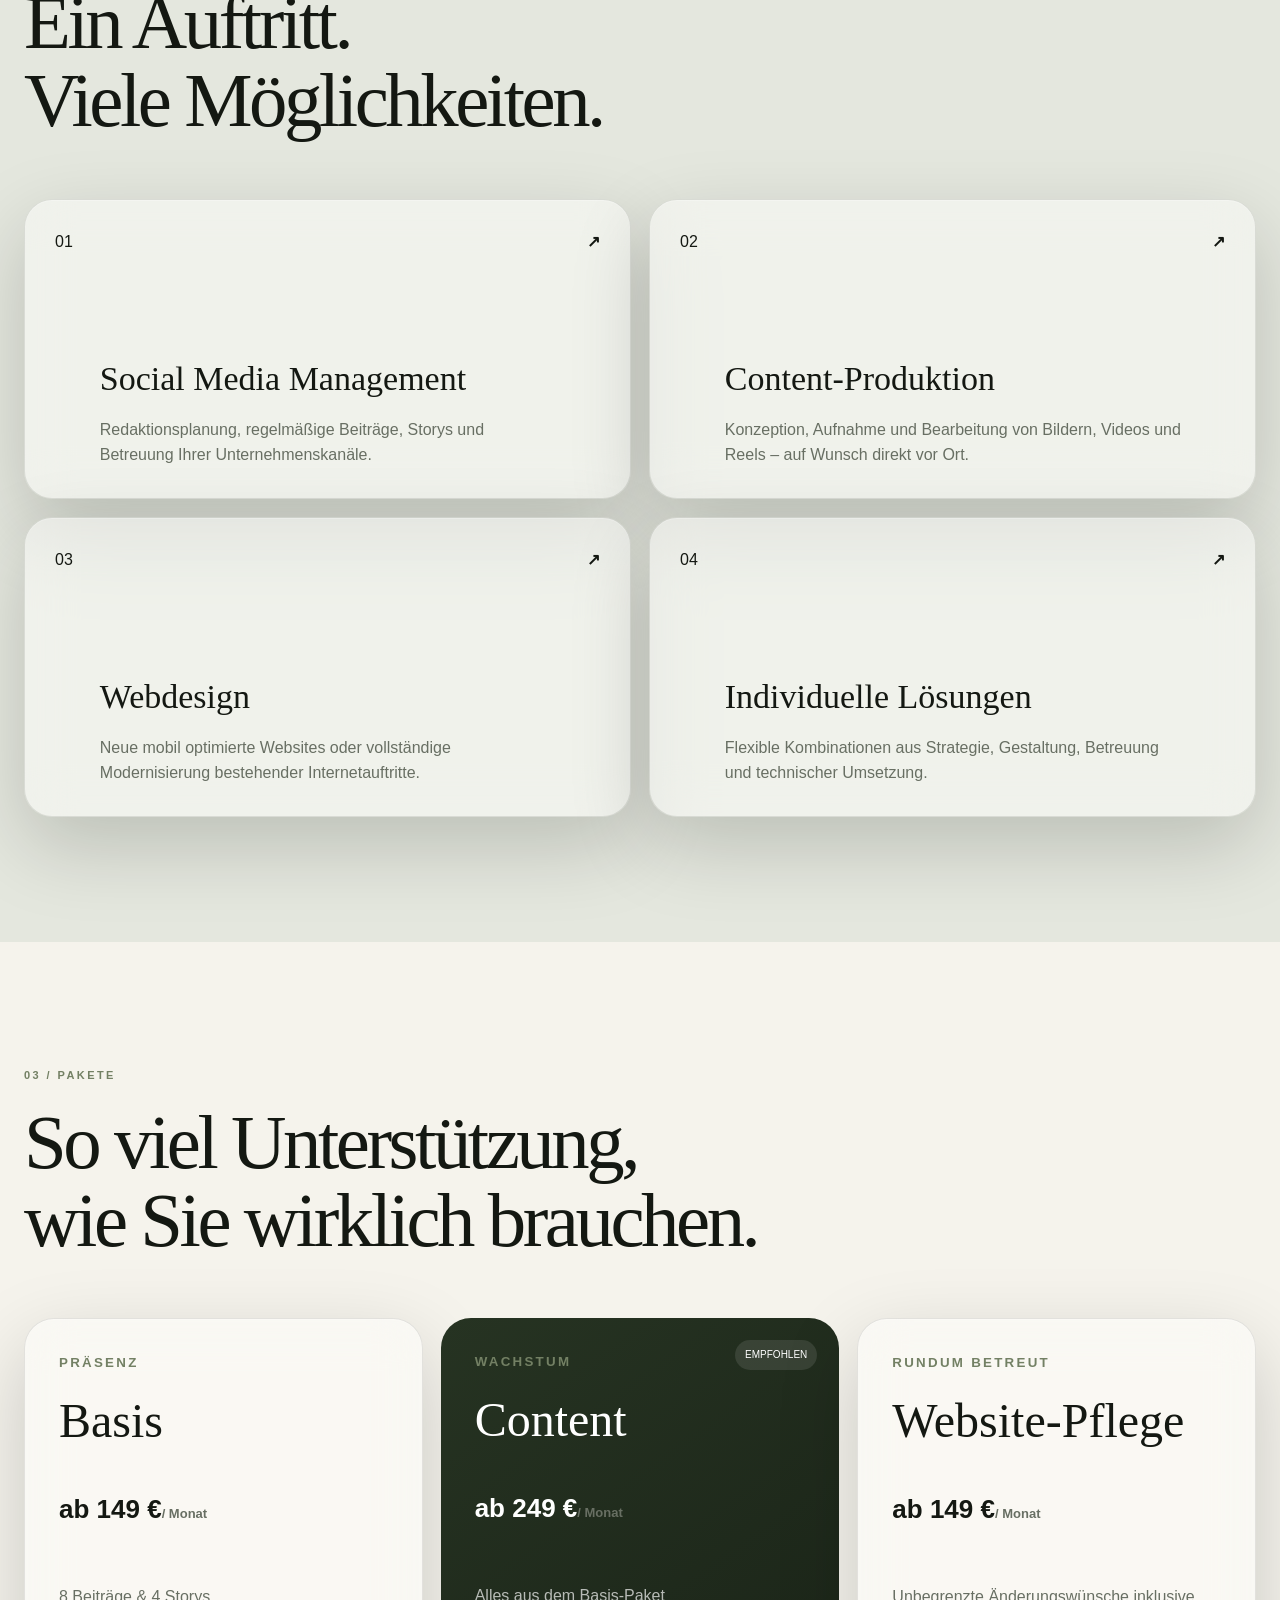
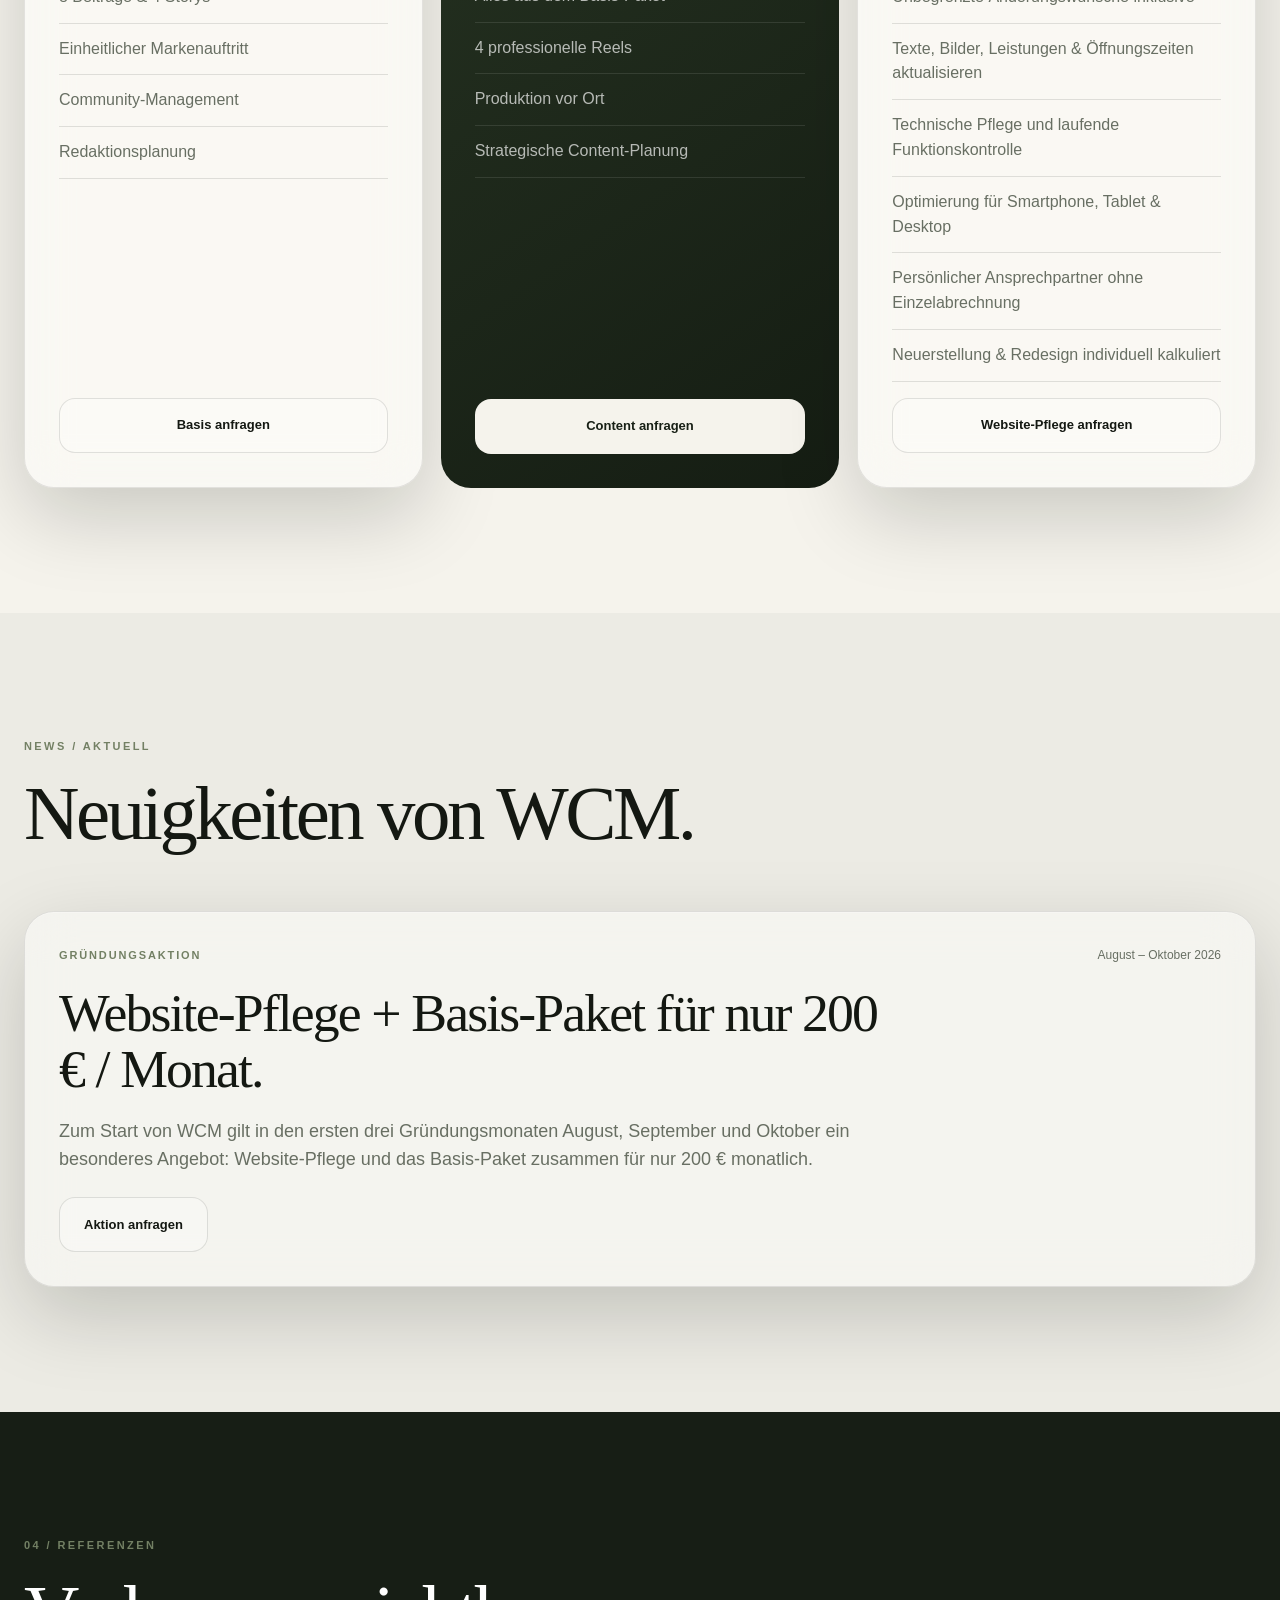
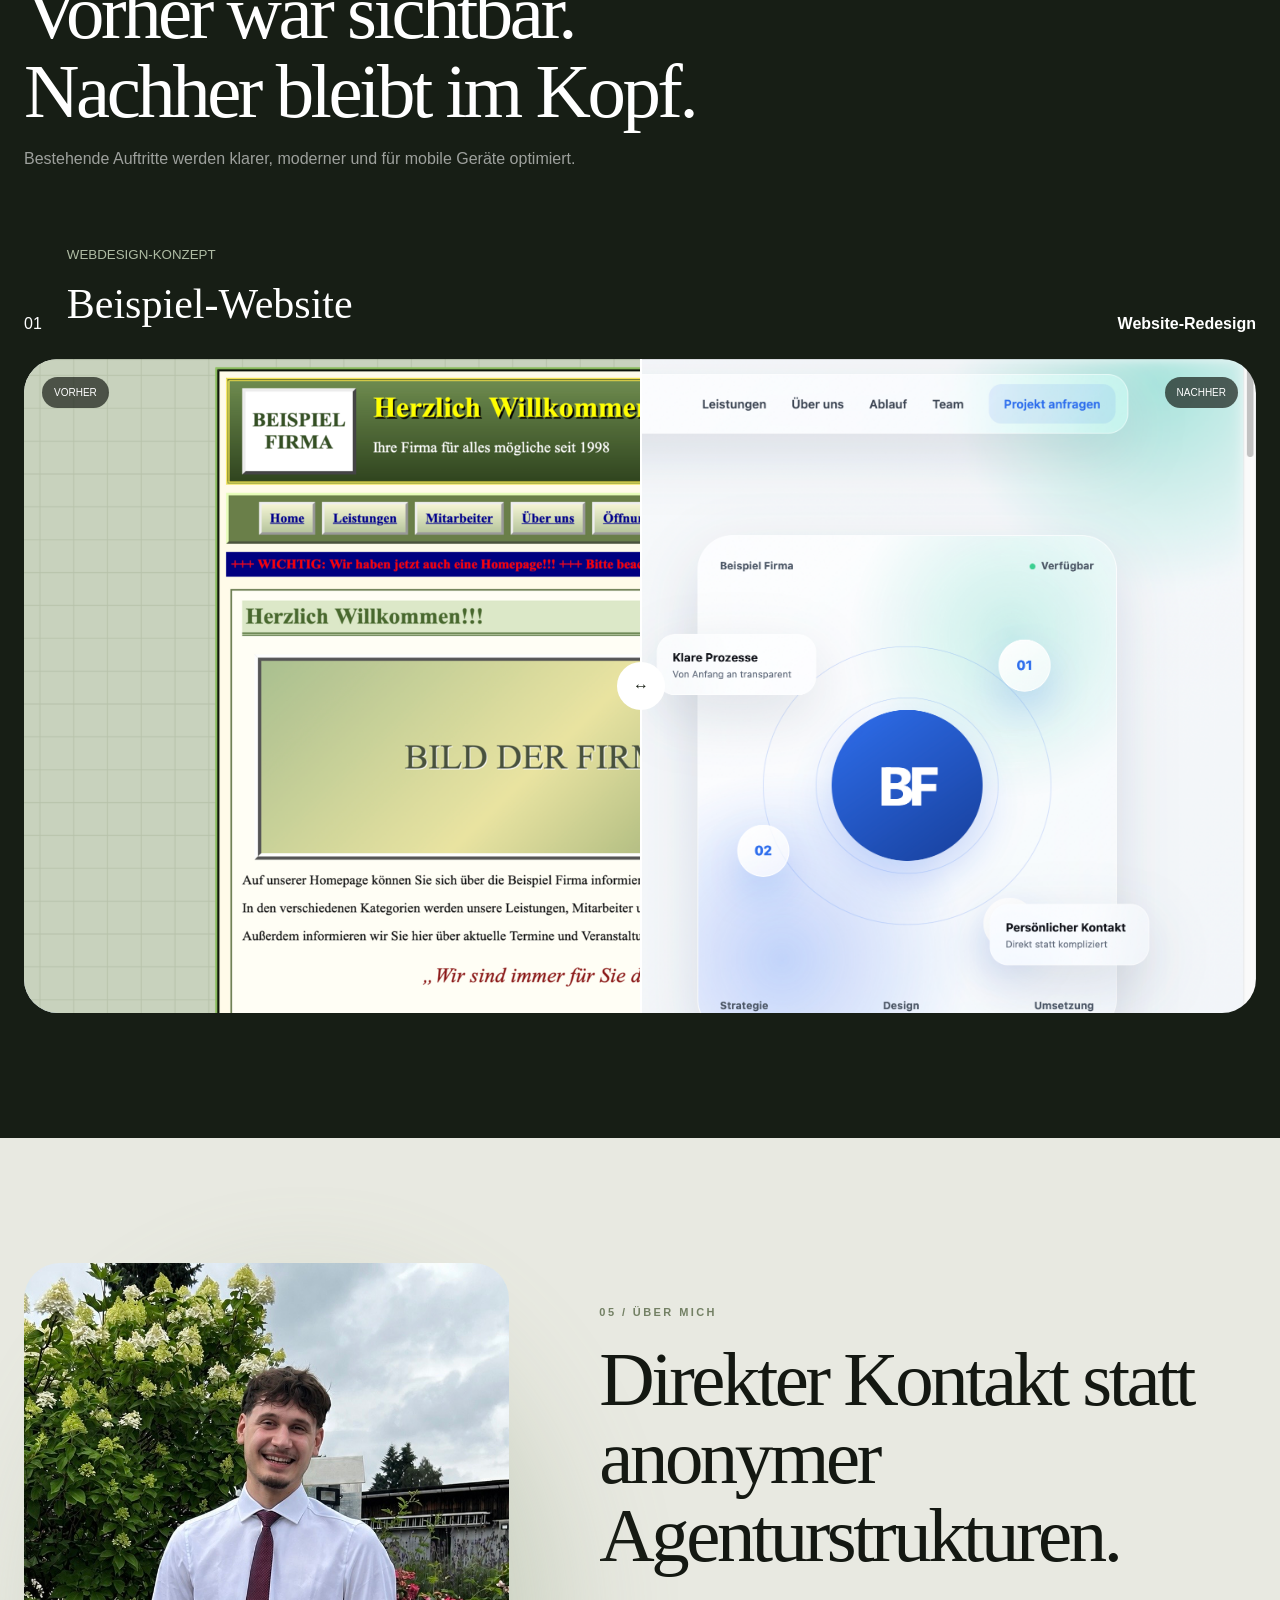
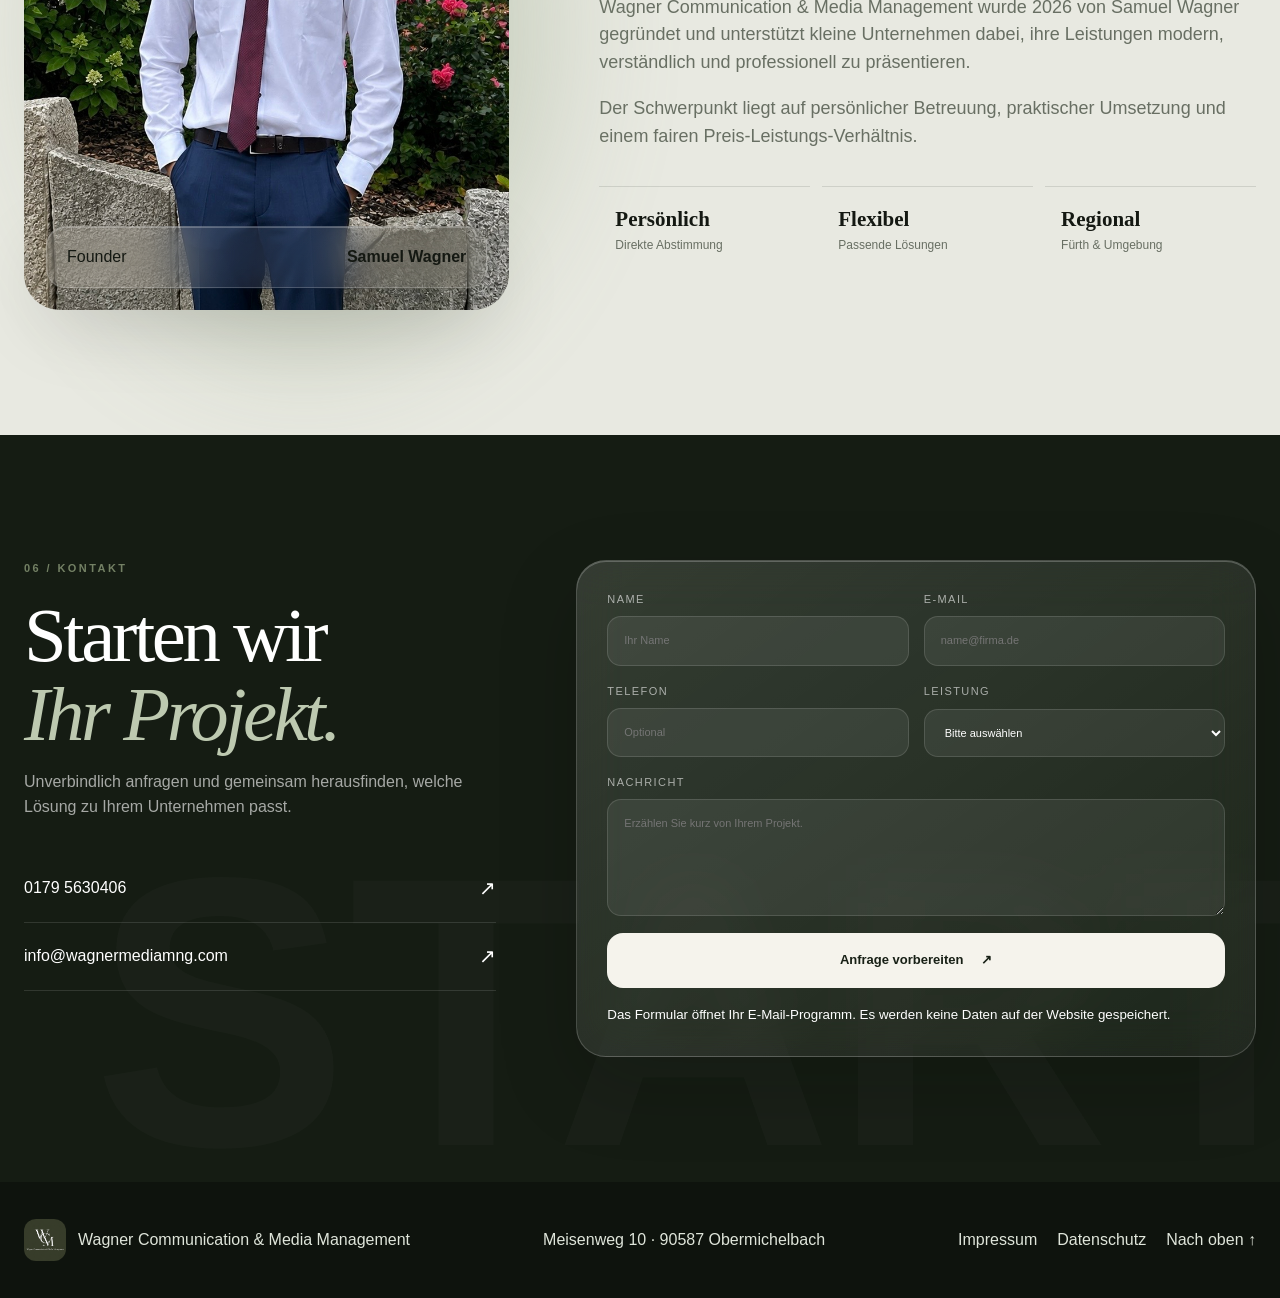
==== commit a0d3bc4c: "Add files via upload" ====
--- a/index.html
+++ b/index.html
@@ -104,9 +104,9 @@
           <a class="button button-light" href="#kontakt" data-package="Content">Content anfragen</a>
         </article>
         <article class="package-card glass reveal">
-          <small>Webdesign</small><h3>Website Design</h3><p class="price">ab 149 €<span>/ Monat</span></p>
-          <ul><li>Website-Pflege ab 149 € / Monat</li><li>Website-Erneuerung – Preis individuell</li><li>Website-Neuerstellung – Preis individuell</li><li>Individuelle Beratung & Umsetzung</li></ul>
-          <a class="button button-outline" href="#kontakt" data-package="Website Design">Angebot anfragen</a>
+          <small>Rundum betreut</small><h3>Website-Pflege</h3><p class="price">ab 149 €<span>/ Monat</span></p>
+          <ul><li>Unbegrenzte Änderungswünsche inklusive</li><li>Texte, Bilder, Leistungen & Öffnungszeiten aktualisieren</li><li>Technische Pflege und laufende Funktionskontrolle</li><li>Optimierung für Smartphone, Tablet & Desktop</li><li>Persönlicher Ansprechpartner ohne Einzelabrechnung</li><li>Neuerstellung & Redesign individuell kalkuliert</li></ul>
+          <a class="button button-outline" href="#kontakt" data-package="Website-Pflege">Website-Pflege anfragen</a>
         </article>
       </div>
     </section>
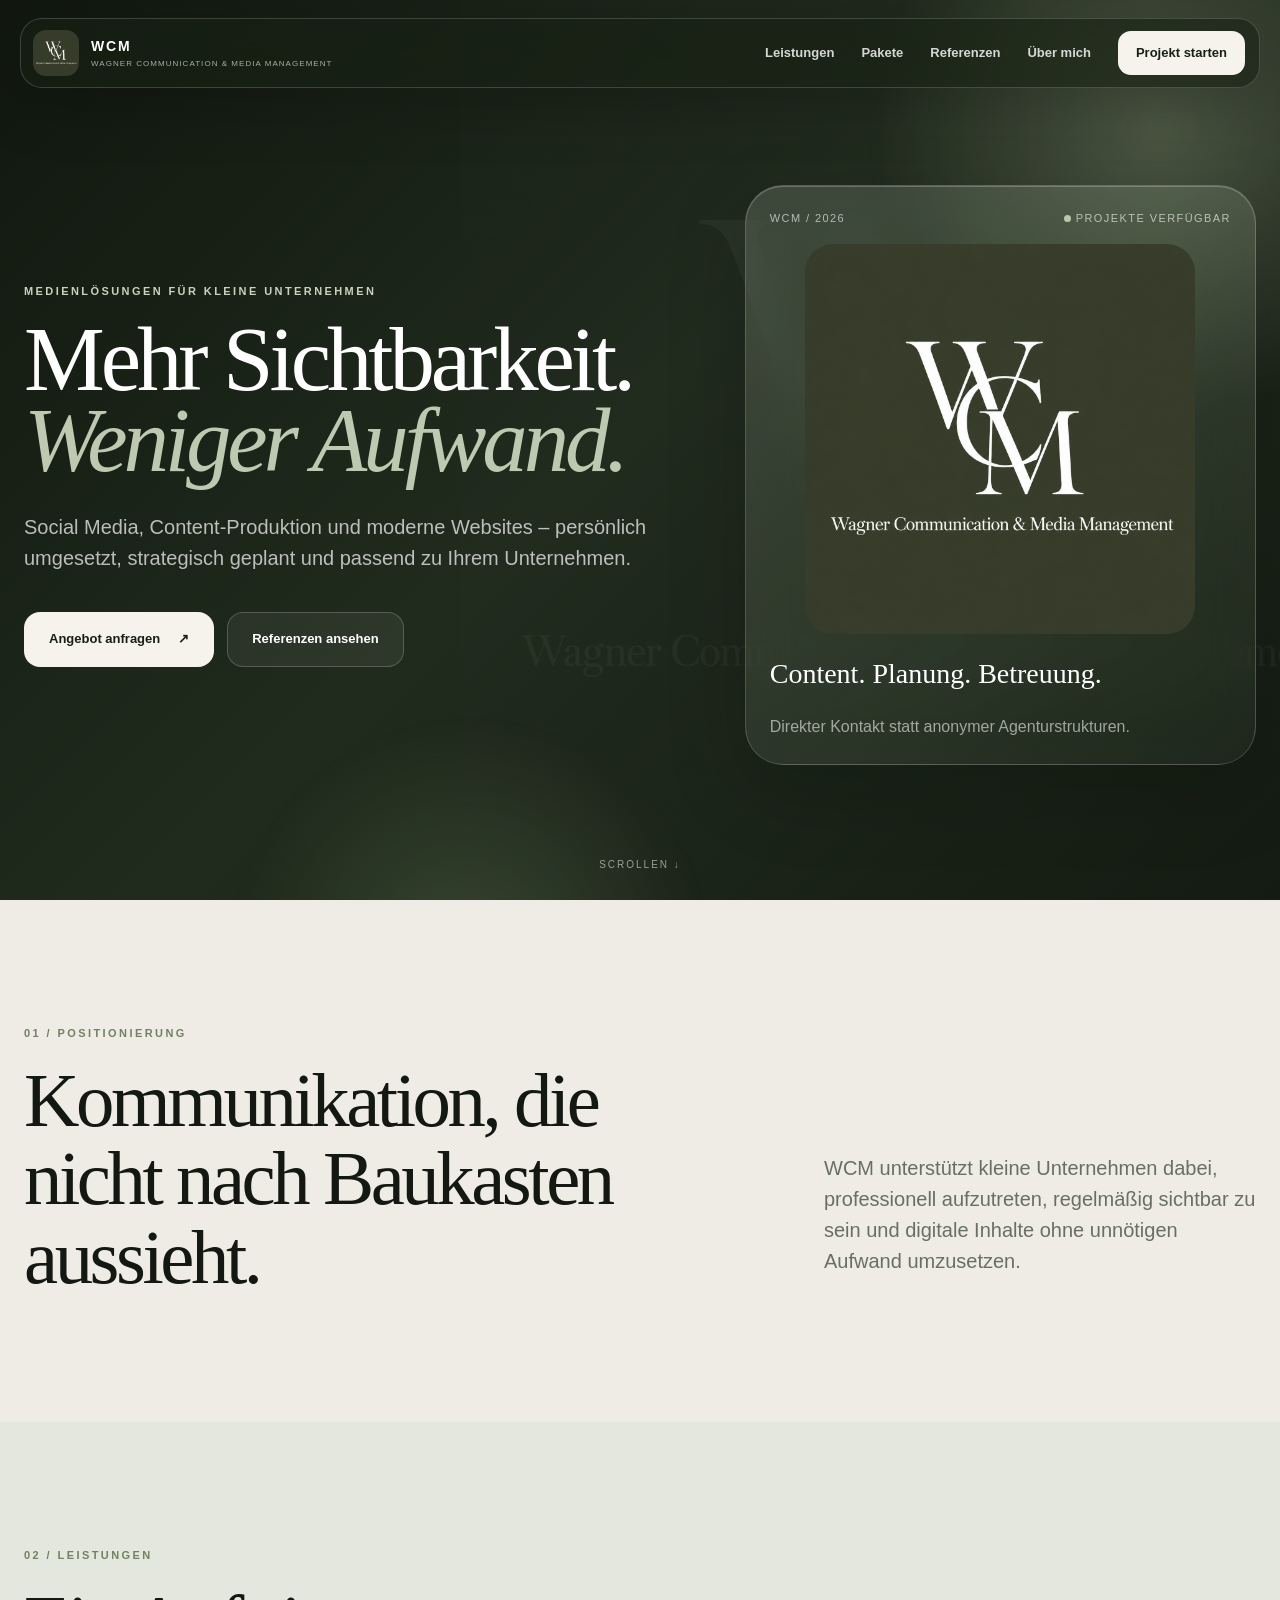
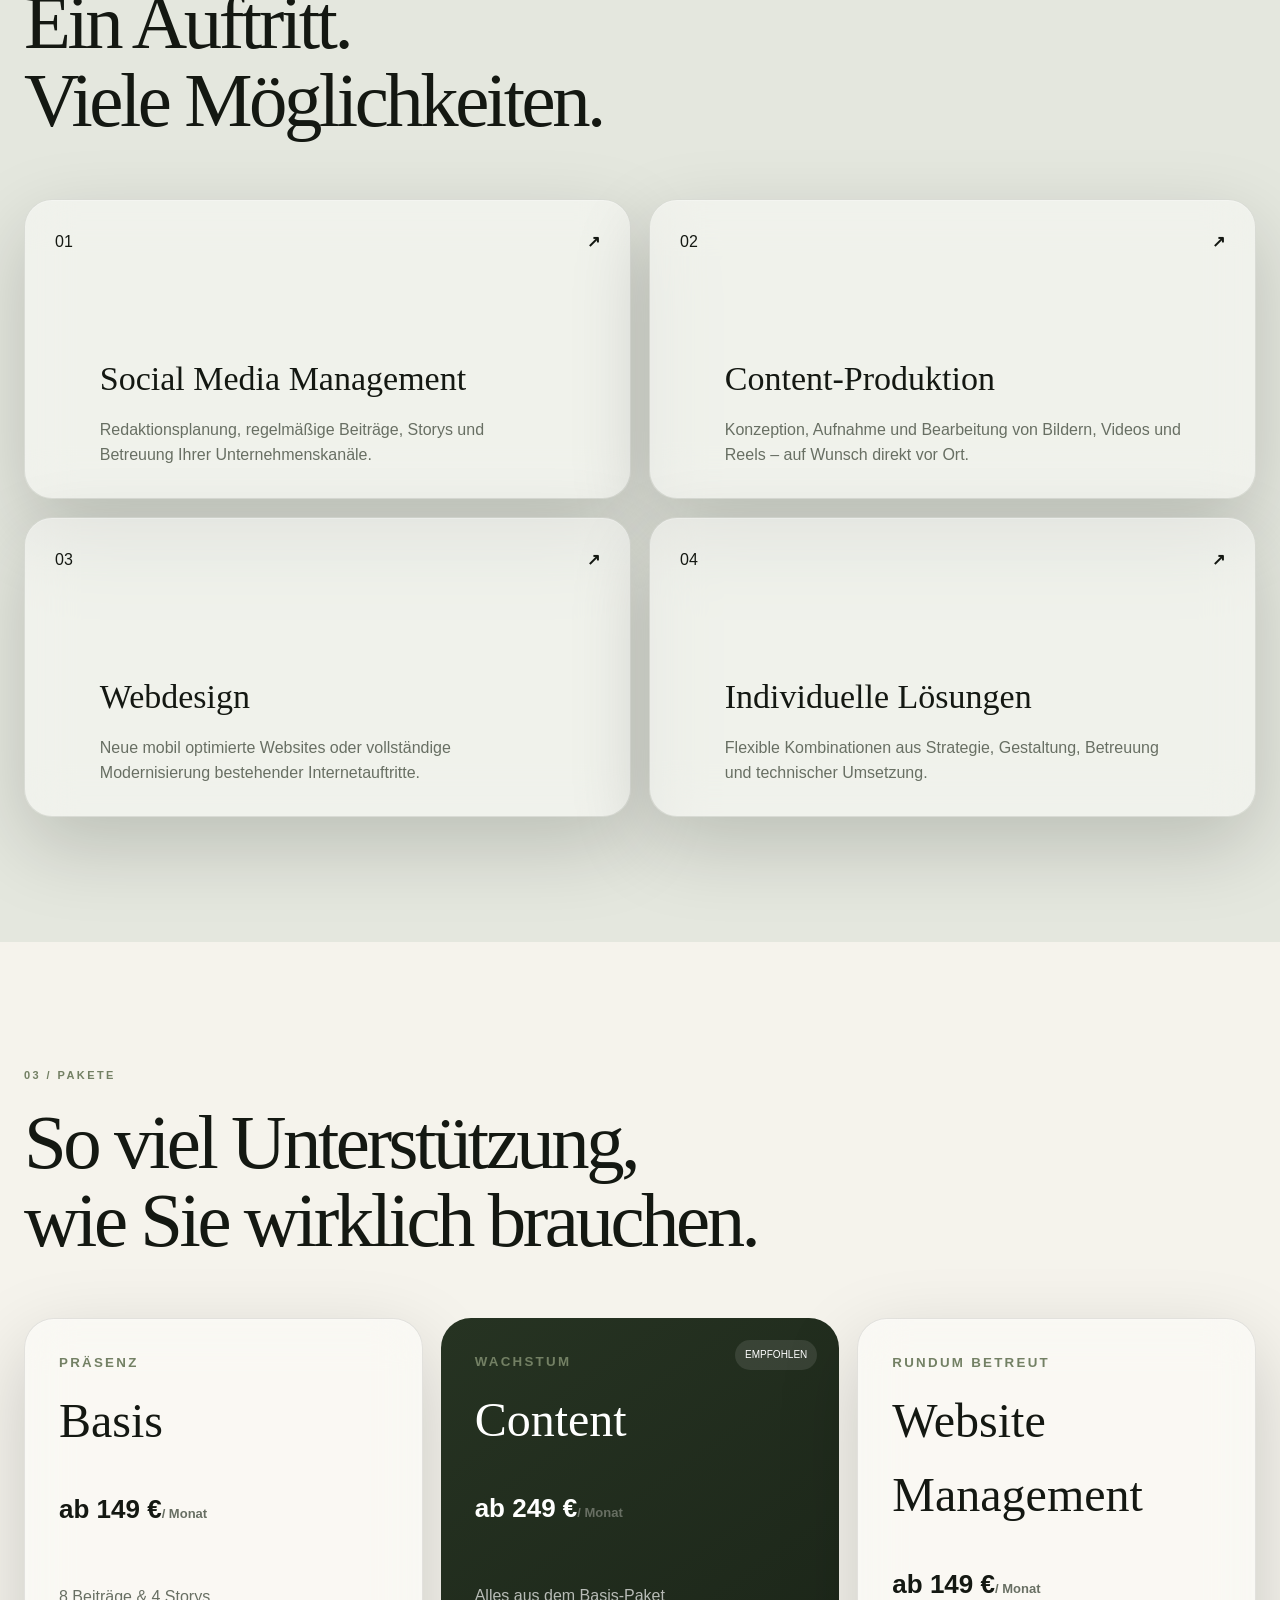
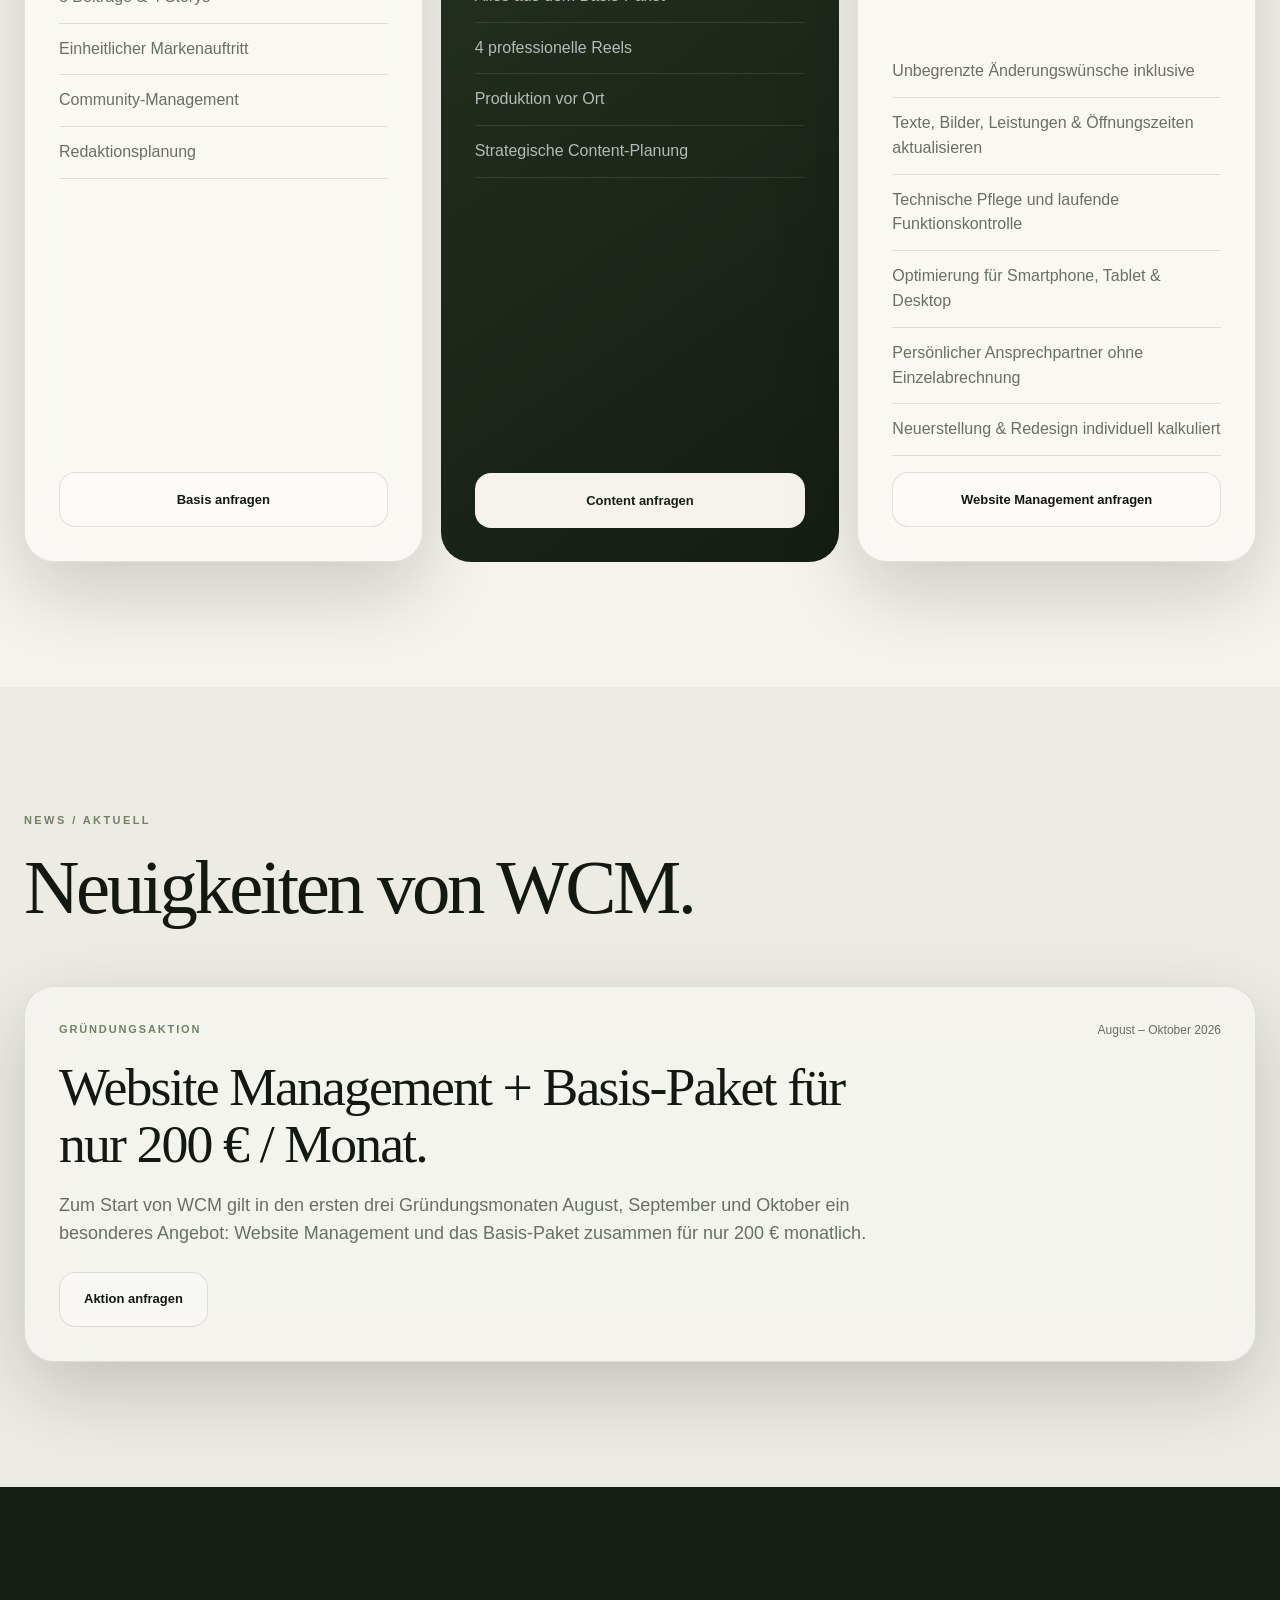
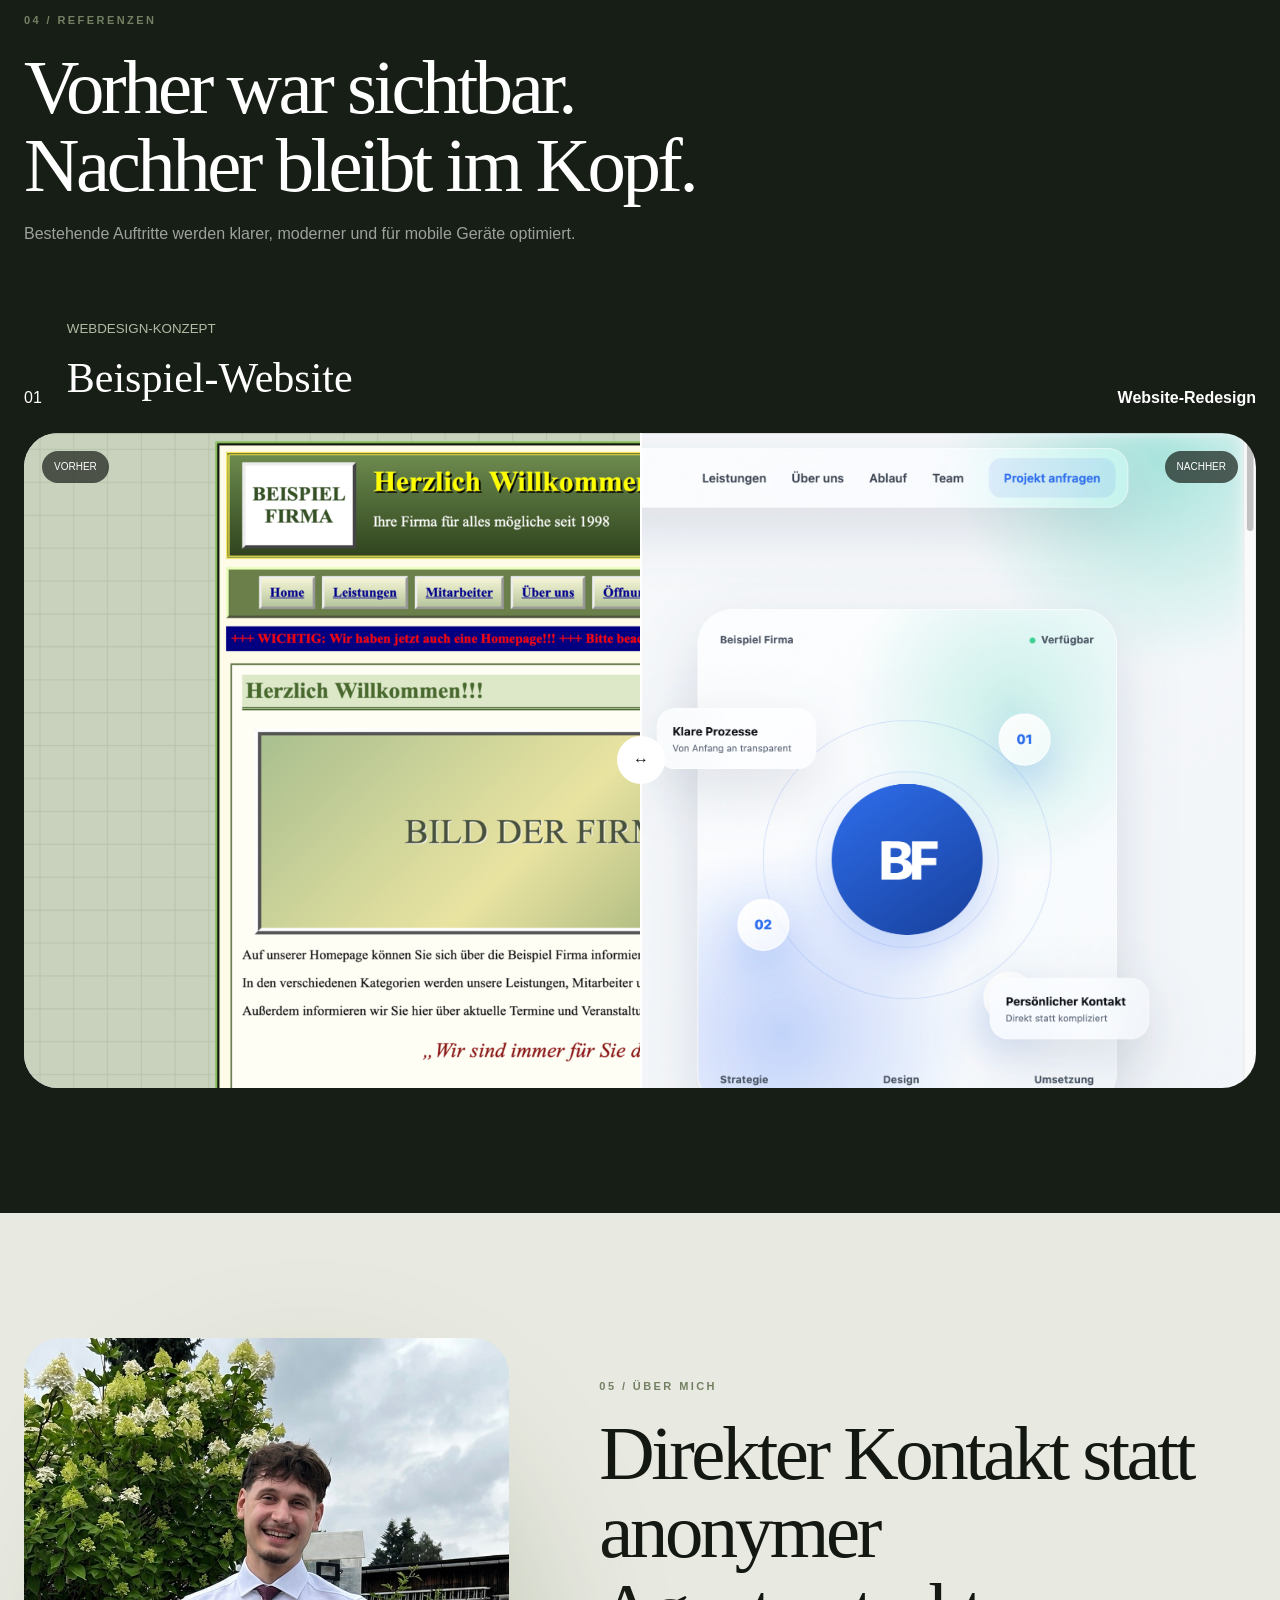
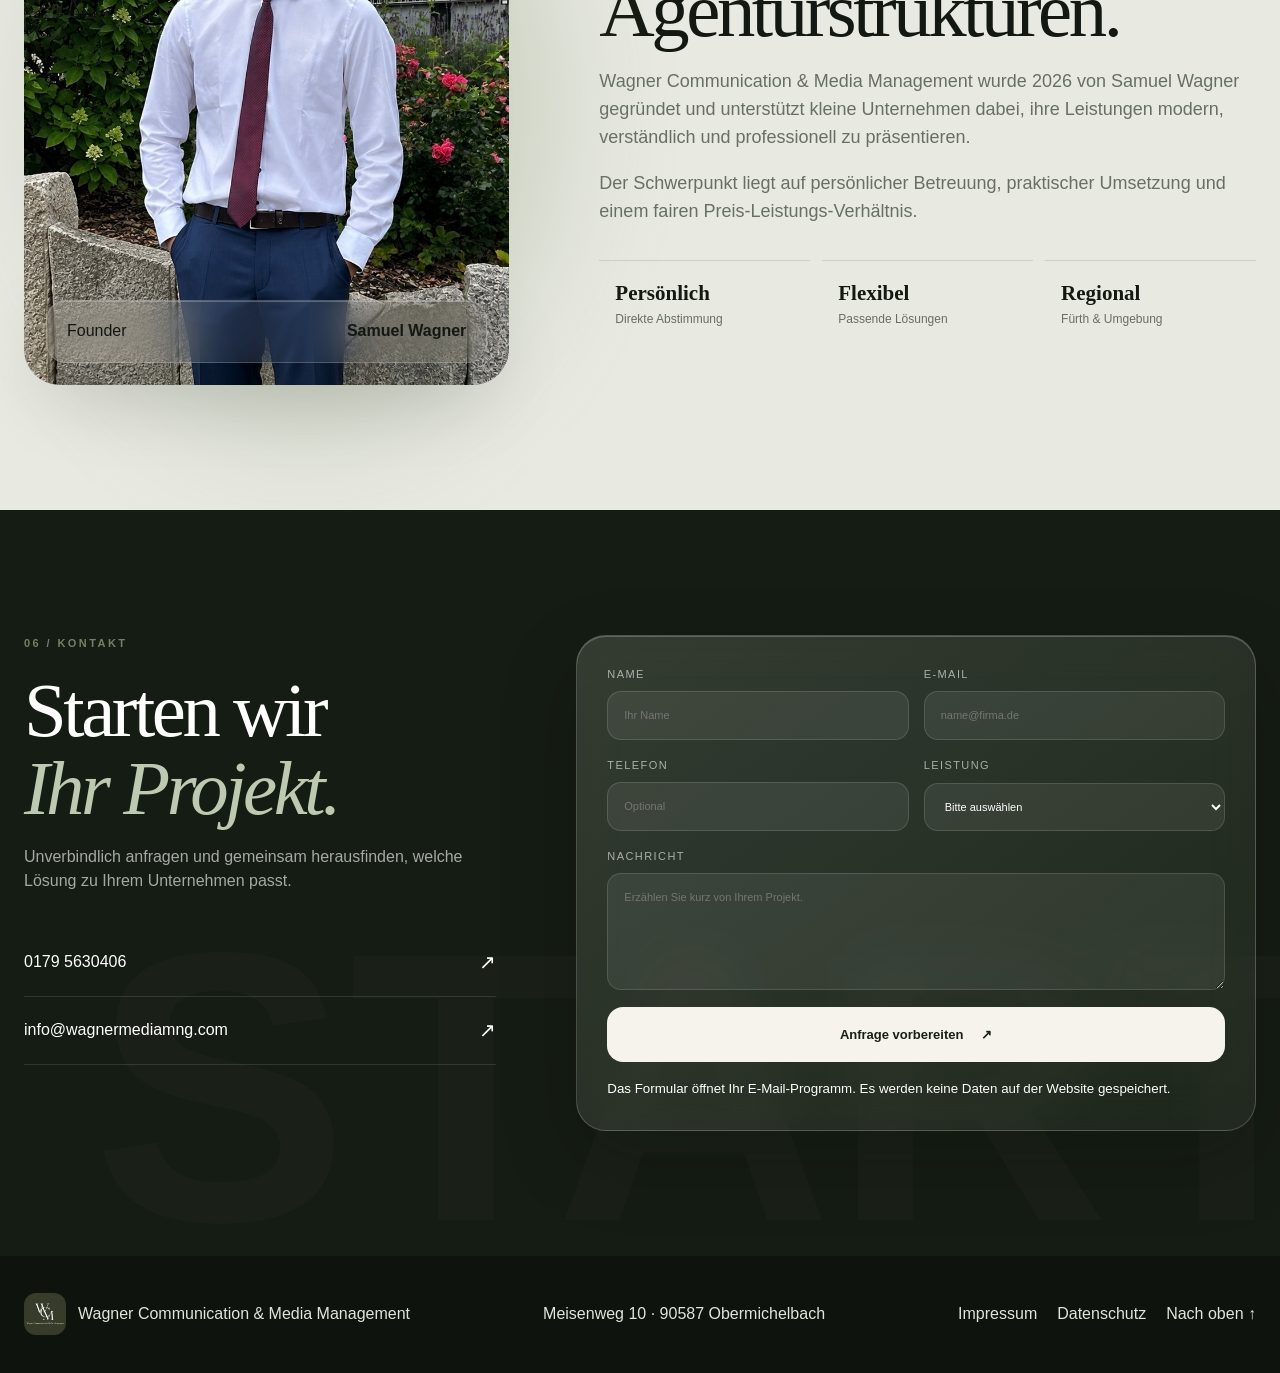
==== commit 1cc41594: "Add files via upload" ====
--- a/index.html
+++ b/index.html
@@ -104,9 +104,9 @@
           <a class="button button-light" href="#kontakt" data-package="Content">Content anfragen</a>
         </article>
         <article class="package-card glass reveal">
-          <small>Rundum betreut</small><h3>Website-Pflege</h3><p class="price">ab 149 €<span>/ Monat</span></p>
+          <small>Rundum betreut</small><h3>Website Management</h3><p class="price">ab 149 €<span>/ Monat</span></p>
           <ul><li>Unbegrenzte Änderungswünsche inklusive</li><li>Texte, Bilder, Leistungen & Öffnungszeiten aktualisieren</li><li>Technische Pflege und laufende Funktionskontrolle</li><li>Optimierung für Smartphone, Tablet & Desktop</li><li>Persönlicher Ansprechpartner ohne Einzelabrechnung</li><li>Neuerstellung & Redesign individuell kalkuliert</li></ul>
-          <a class="button button-outline" href="#kontakt" data-package="Website-Pflege">Website-Pflege anfragen</a>
+          <a class="button button-outline" href="#kontakt" data-package="Website Management">Website Management anfragen</a>
         </article>
       </div>
     </section>
@@ -124,8 +124,8 @@
             <span>Gründungsaktion</span>
             <time datetime="2026-08">August – Oktober 2026</time>
           </div>
-          <h3>Website-Pflege + Basis-Paket für nur 200 € / Monat.</h3>
-          <p>Zum Start von WCM gilt in den ersten drei Gründungsmonaten August, September und Oktober ein besonderes Angebot: Website-Pflege und das Basis-Paket zusammen für nur 200 € monatlich.</p>
+          <h3>Website Management + Basis-Paket für nur 200 € / Monat.</h3>
+          <p>Zum Start von WCM gilt in den ersten drei Gründungsmonaten August, September und Oktober ein besonderes Angebot: Website Management und das Basis-Paket zusammen für nur 200 € monatlich.</p>
           <a class="button button-outline" href="#kontakt" data-package="Gründungsaktion">Aktion anfragen</a>
         </article>
         <!-- NEWS-EINTRAG ENDE -->
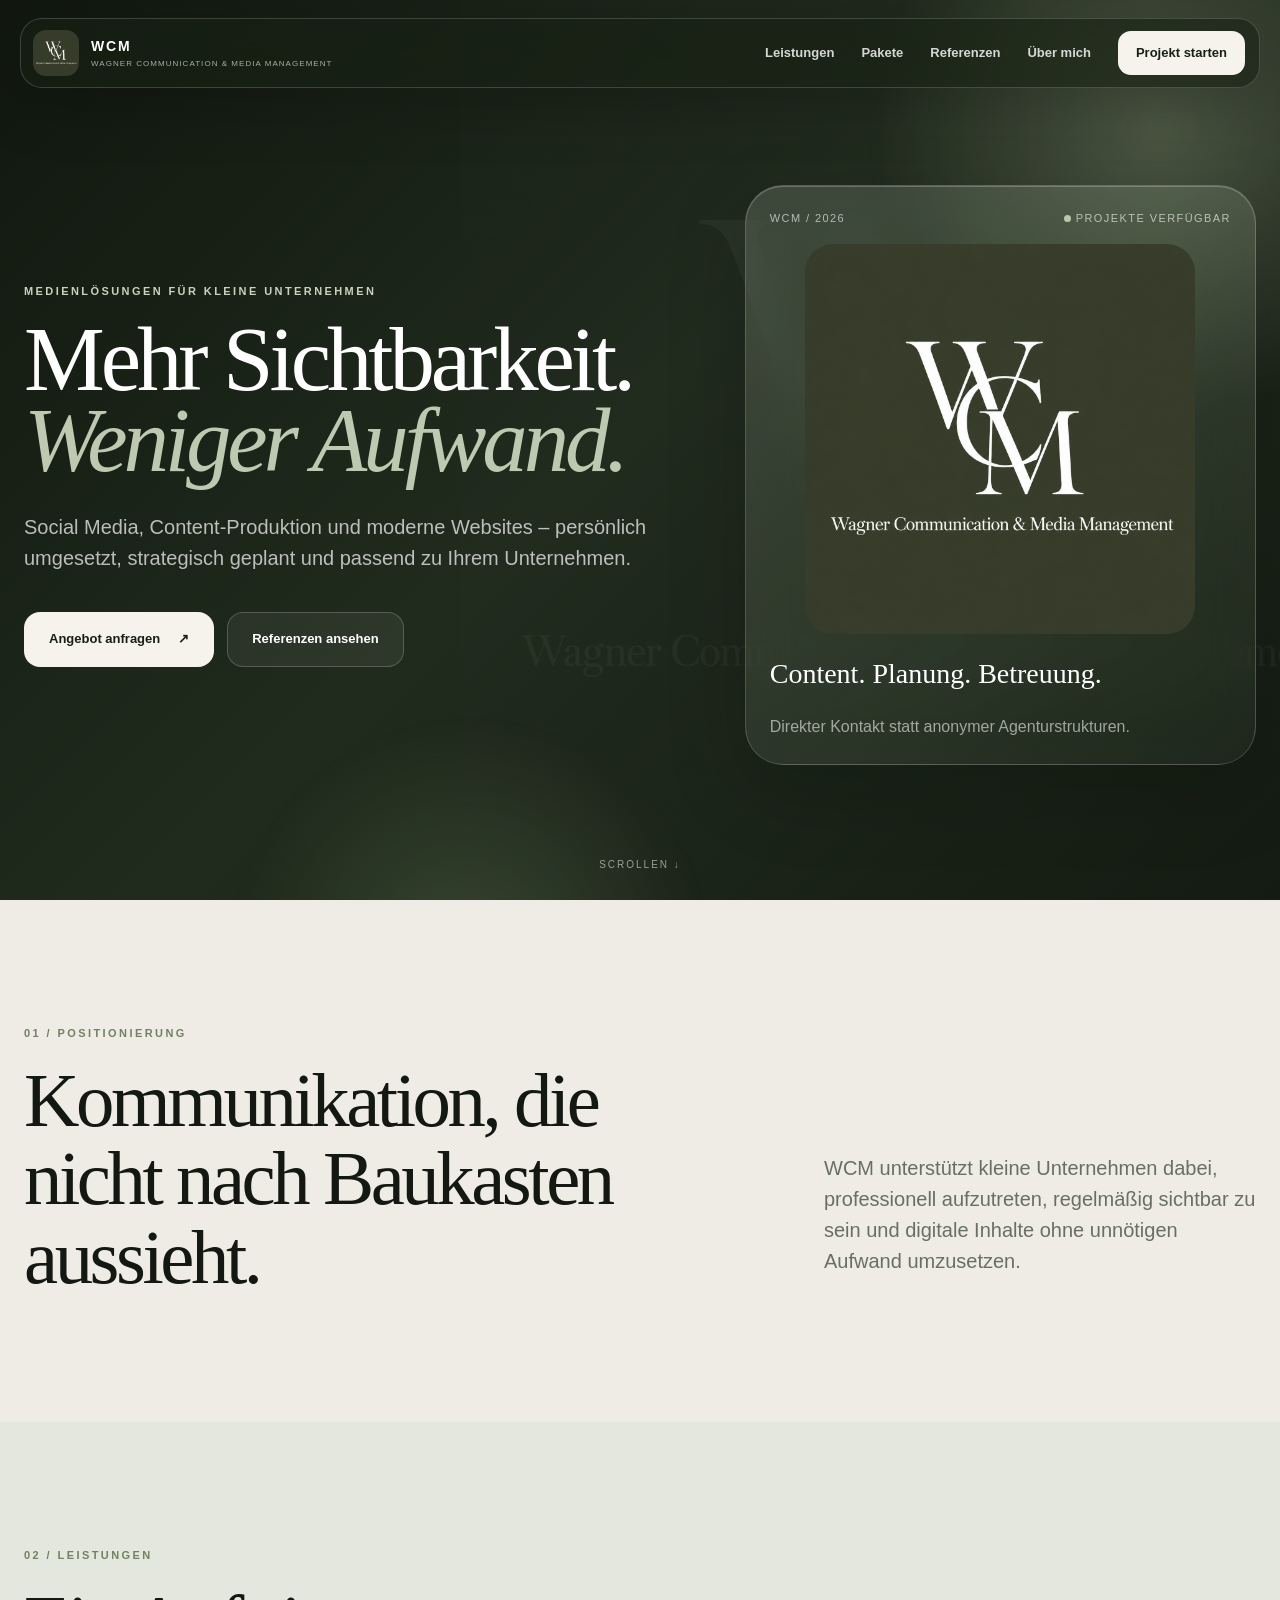
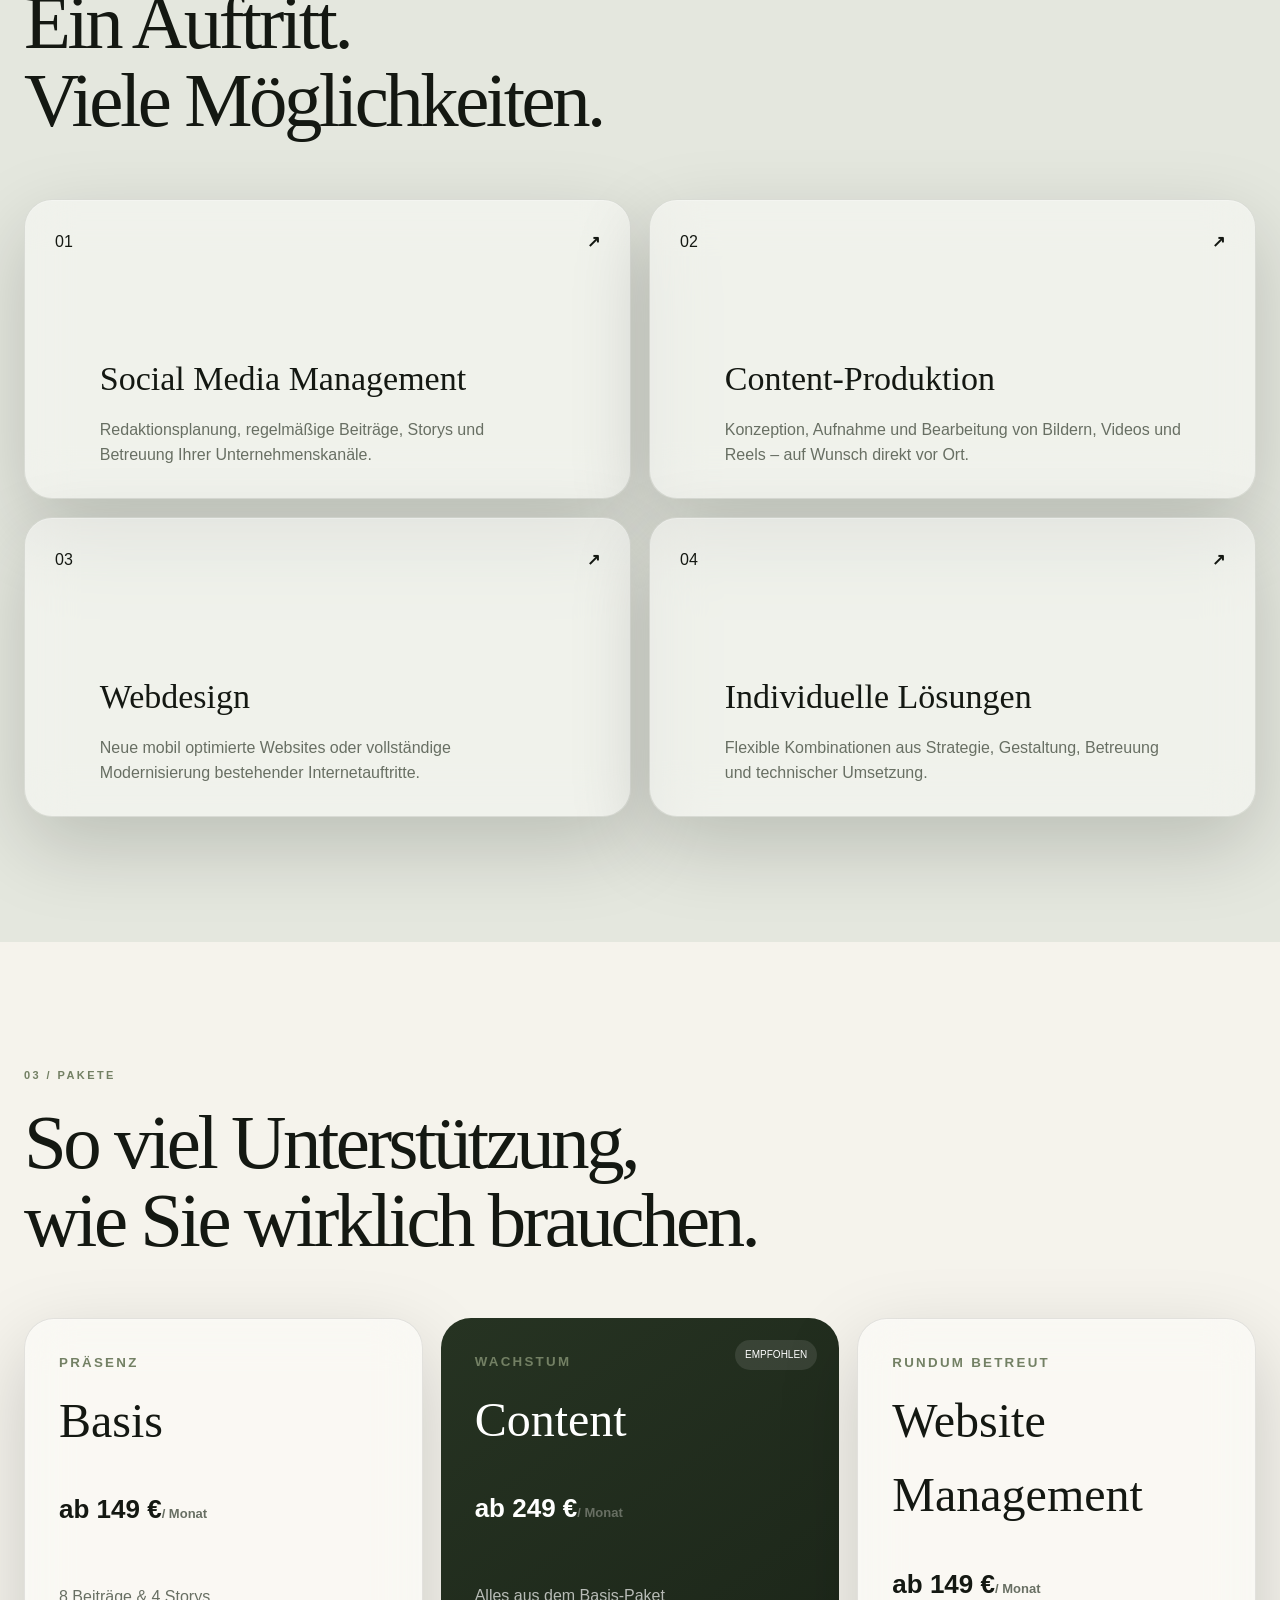
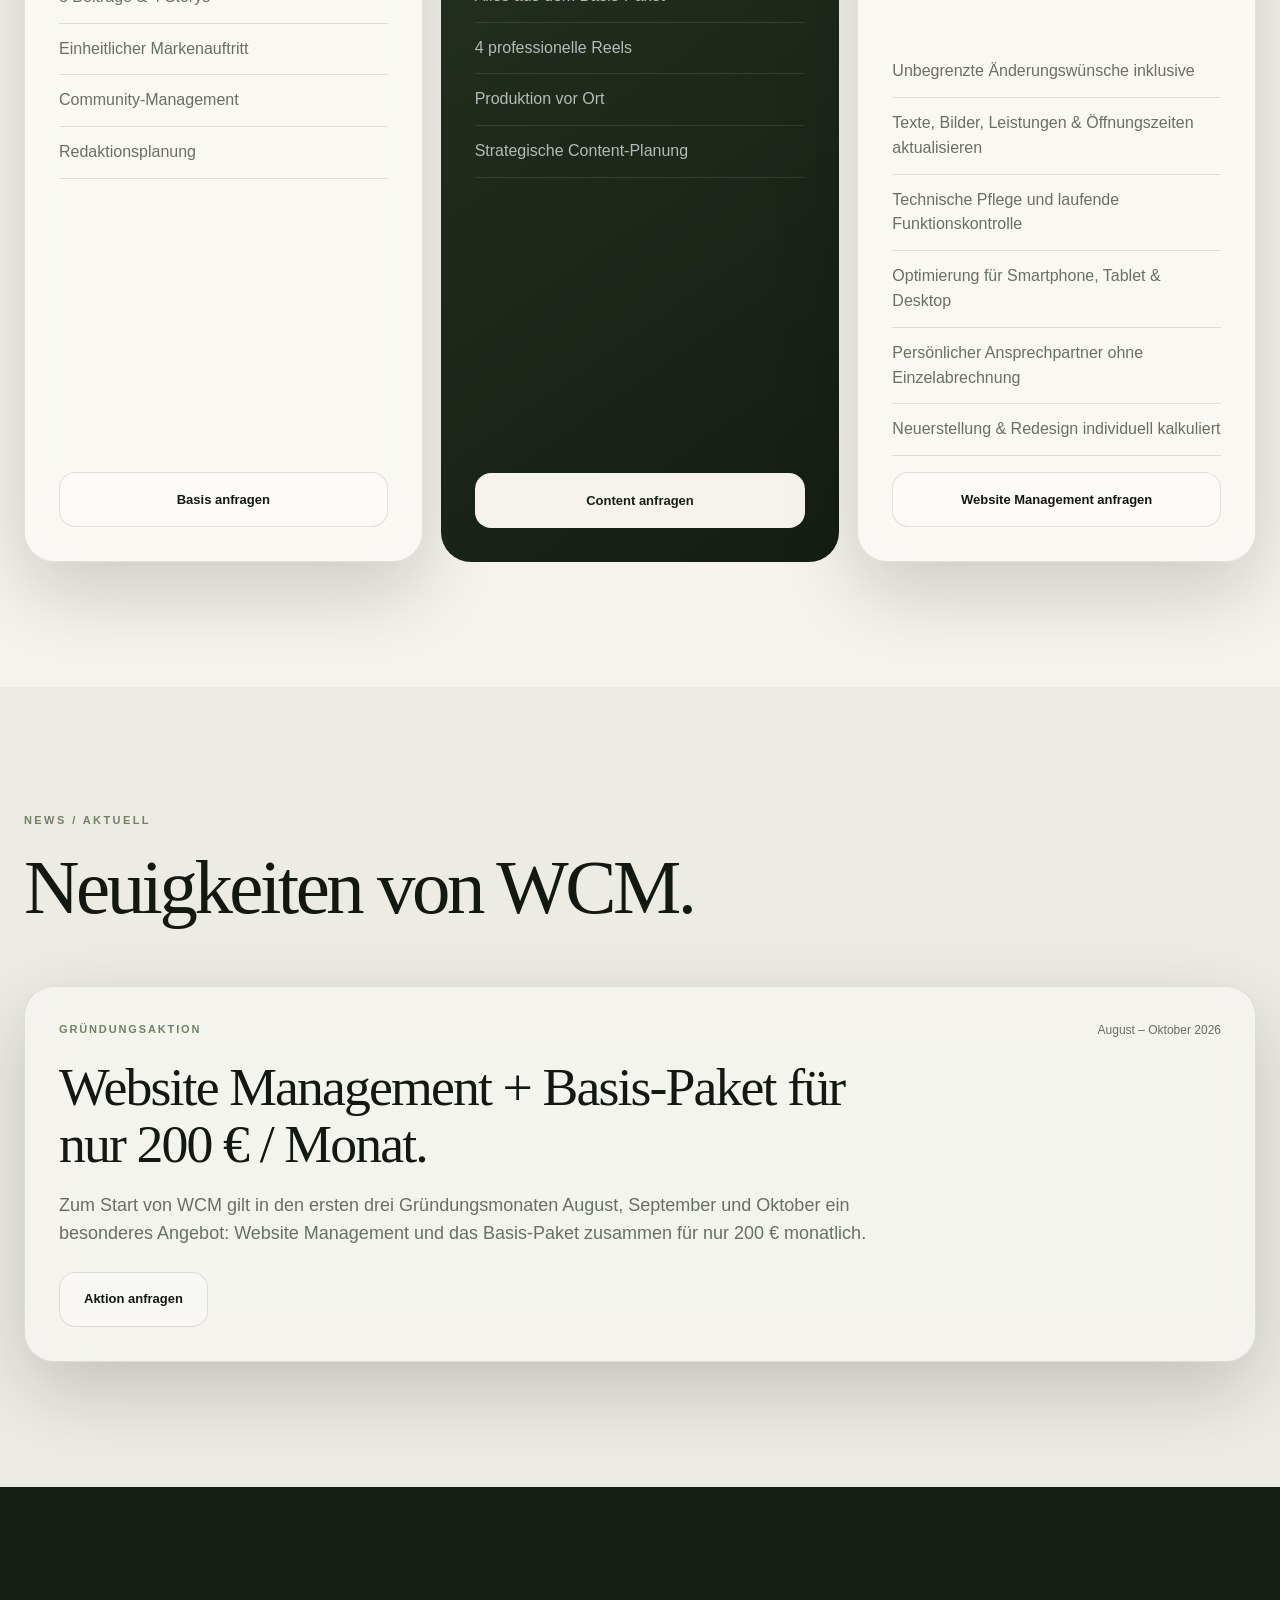
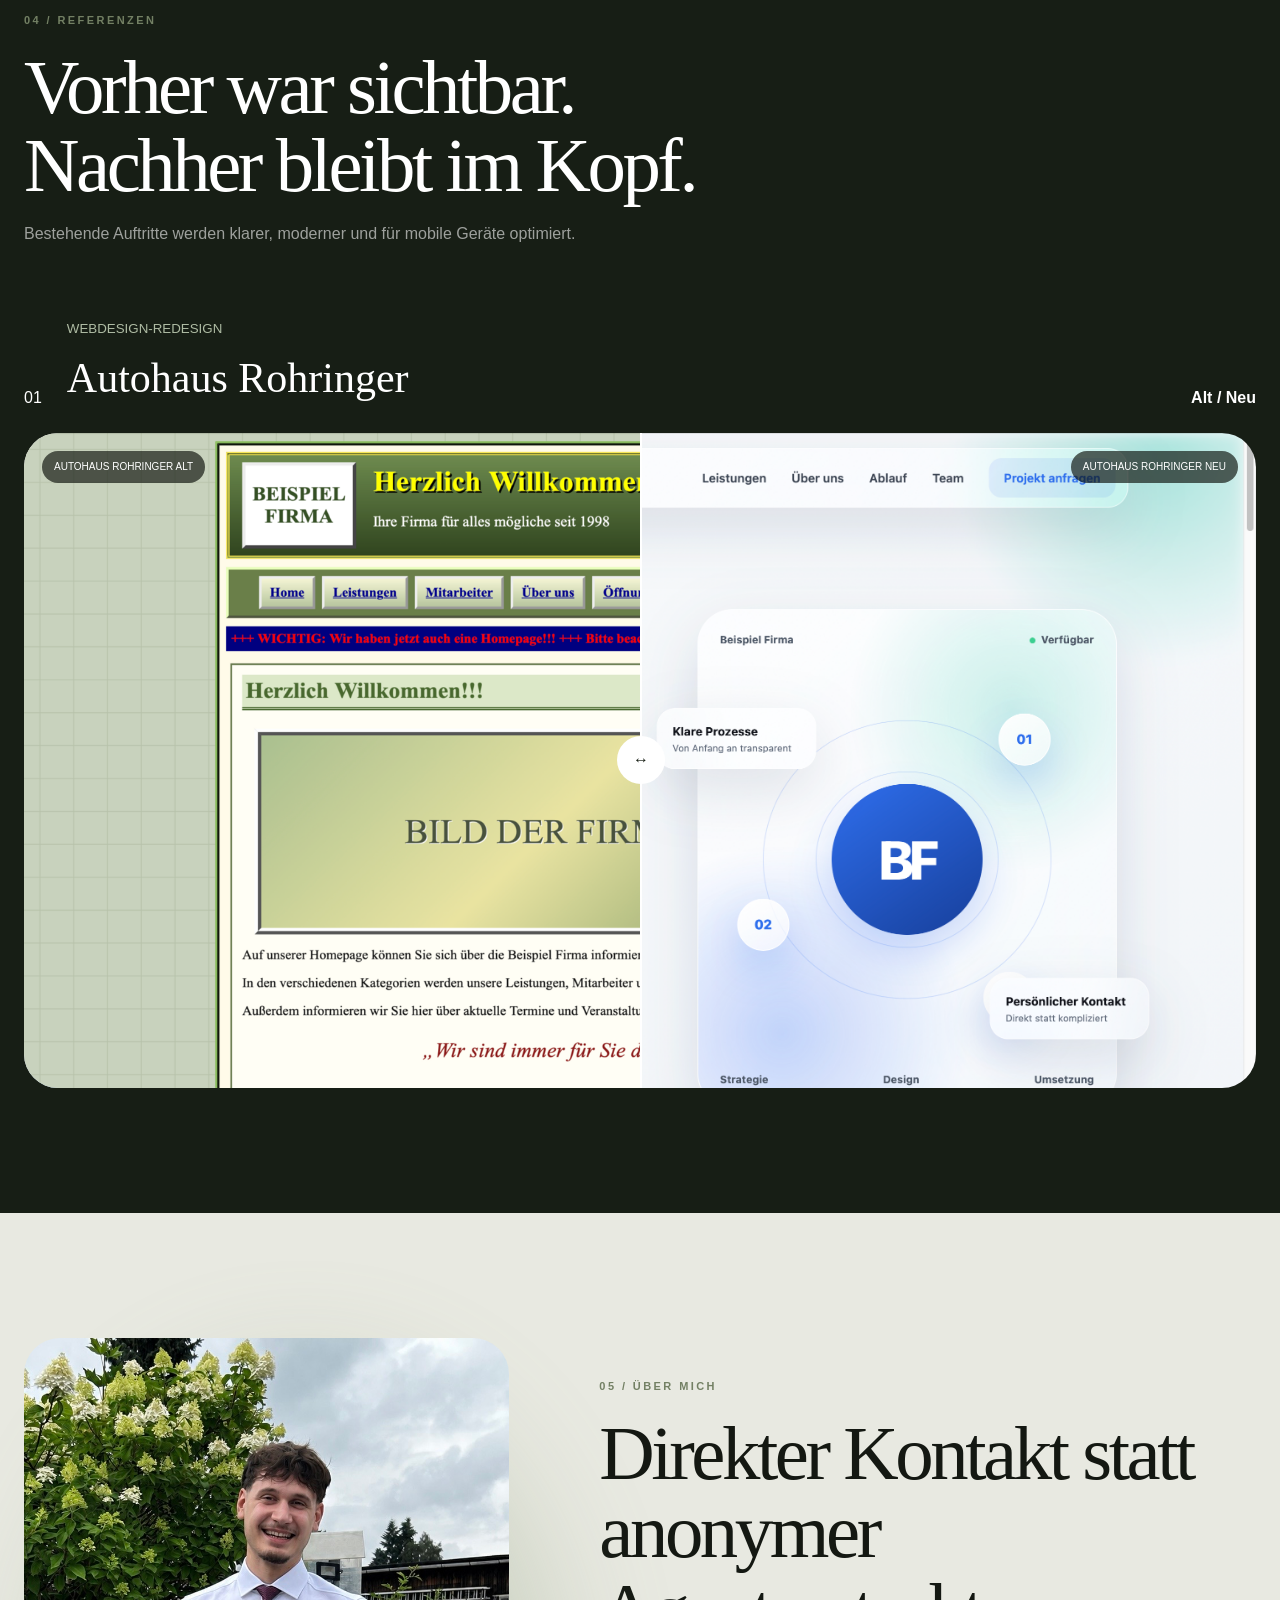
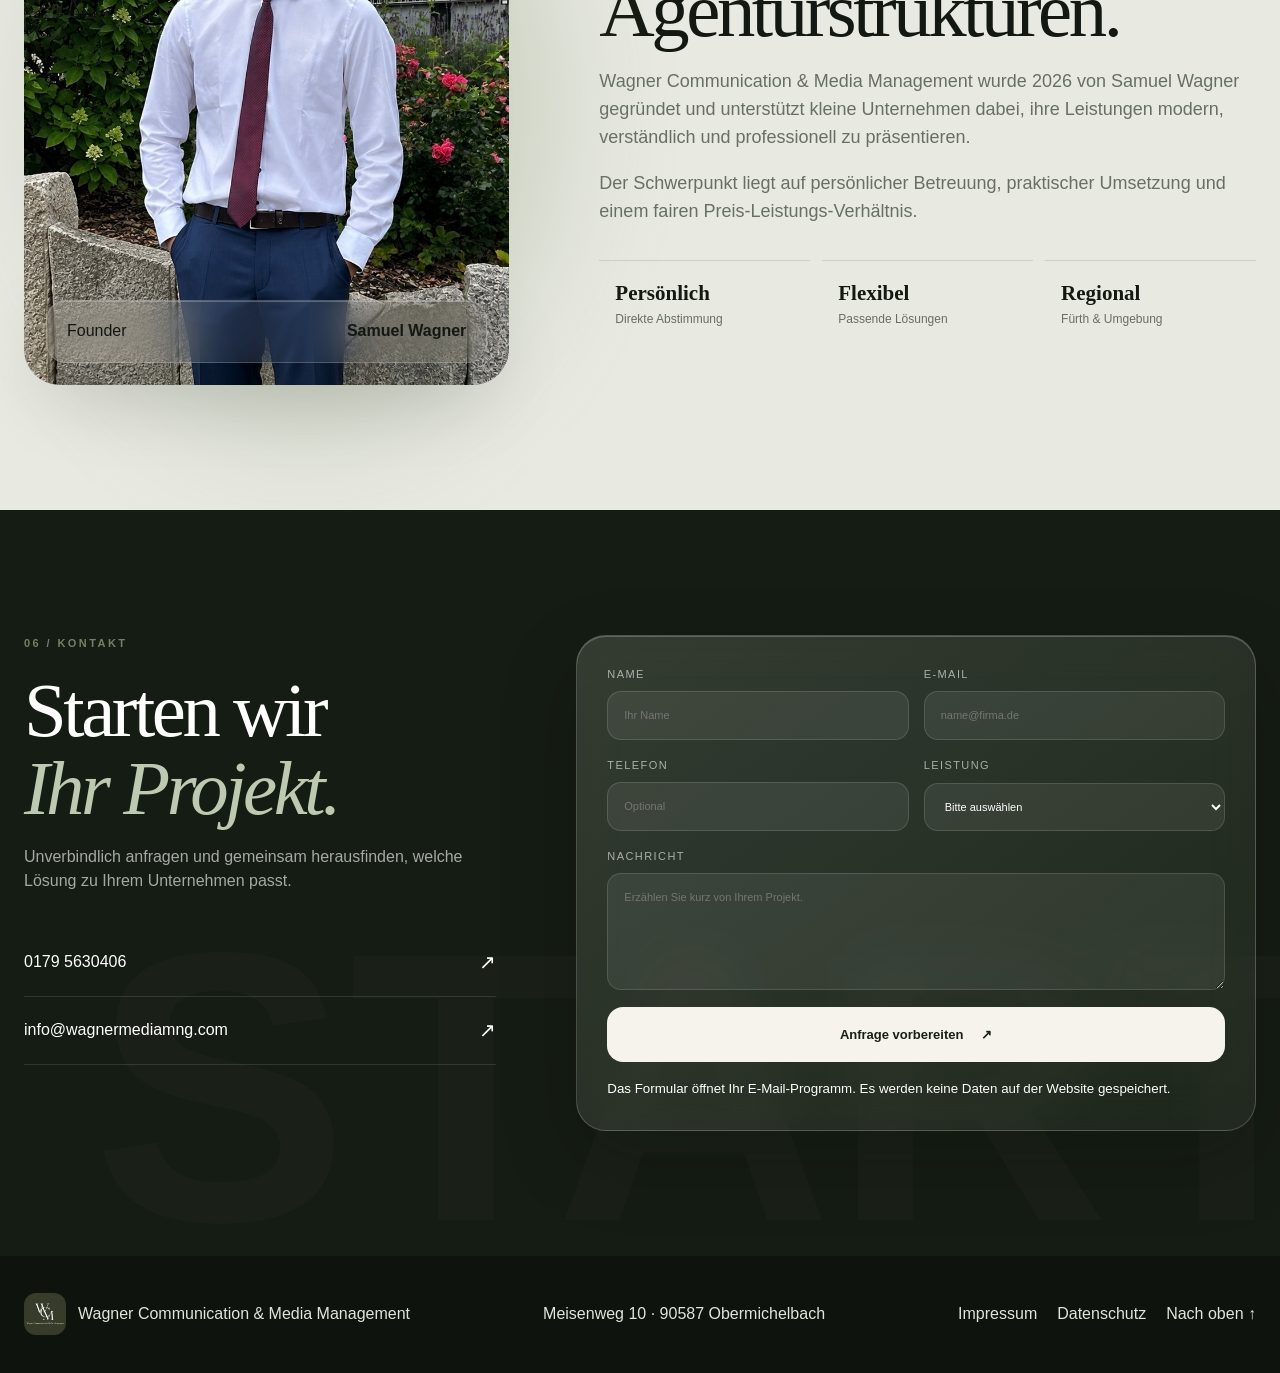
==== commit ff0de10f: "Add files via upload" ====
--- a/index.html
+++ b/index.html
@@ -140,13 +140,16 @@
       </div>
 
       <article class="project reveal">
-        <div class="project-meta"><span>01</span><div><small>Webdesign-Konzept</small><h3>Beispiel-Website</h3></div><b>Website-Redesign</b></div>
+        <div class="project-meta"><span>01</span><div><small>Webdesign-Redesign</small><h3>Autohaus Rohringer</h3></div><b>Alt / Neu</b></div>
         <div class="comparison" data-comparison>
-          <img src="assets/autohaus-nachher.jpg" alt="Moderne Beispiel-Website">
-          <div class="comparison-before"><img src="assets/autohaus-vorher.jpg" alt="Ausgangsversion der Beispiel-Website"></div>
+          <!-- NEU: MP4 unter assets/videos/autohaus-rohringer-neu.mp4 ablegen. -->
+          <video class="comparison-after-video" autoplay muted loop playsinline preload="metadata" poster="assets/autohaus-nachher.jpg" aria-label="Autohaus Rohringer neu">
+            <source src="assets/videos/autohaus-rohringer-neu.mp4" type="video/mp4">
+          </video>
+          <div class="comparison-before"><img src="assets/autohaus-vorher.jpg" alt="Autohaus Rohringer alt"></div>
           <div class="comparison-line"><span>↔</span></div>
-          <input type="range" min="0" max="100" value="50" aria-label="Vorher-Nachher-Vergleich">
-          <span class="compare-label before">Vorher</span><span class="compare-label after">Nachher</span>
+          <input type="range" min="0" max="100" value="50" aria-label="Vergleich Autohaus Rohringer alt und neu">
+          <span class="compare-label before">Autohaus Rohringer alt</span><span class="compare-label after">Autohaus Rohringer neu</span>
         </div>
       </article>
     </section>
--- a/style.css
+++ b/style.css
@@ -14,7 +14,7 @@
 .services{background:#e4e7de}.service-grid{display:grid;grid-template-columns:1fr 1fr;gap:18px;margin-top:58px}.service-card{min-height:300px;padding:30px;border-color:rgba(28,36,25,.11);background:rgba(255,255,255,.46);color:var(--ink);display:grid;grid-template-columns:auto 1fr auto;gap:27px;border-radius:28px}.service-card div{align-self:end}.service-card h3{margin:0 0 12px;font-family:var(--serif);font-size:34px;font-weight:400}.service-card p{margin:0;color:var(--muted)}
 .packages{background:#f5f3ec}.package-grid{display:grid;grid-template-columns:repeat(3,1fr);gap:18px;margin-top:58px}.package-card{position:relative;display:flex;flex-direction:column;min-height:570px;padding:34px;border-radius:30px;border-color:rgba(22,28,20,.1);background:rgba(255,255,255,.44)}.package-card.featured{color:#fff;background:linear-gradient(145deg,#263322,#151d13);transform:translateY(-14px)}.package-card small{text-transform:uppercase;letter-spacing:.17em;font-weight:800;color:var(--olive)}.package-card h3{margin:10px 0 5px;font-family:var(--serif);font-size:48px;font-weight:400}.price{font-size:26px;font-weight:750}.price span{font-size:13px;color:var(--muted)}.package-card ul{padding:0;list-style:none}.package-card li{padding:13px 0;border-bottom:1px solid var(--darkline);color:var(--muted)}.featured li{border-color:rgba(255,255,255,.1);color:rgba(255,255,255,.68)}.package-card .button{margin-top:auto}.popular{position:absolute;top:22px;right:22px;padding:7px 10px;border-radius:20px;background:rgba(255,255,255,.1);font-size:10px;text-transform:uppercase}
 .news{background:#ecebe4}.news-window{margin-top:58px;padding:34px;border-radius:30px;border-color:rgba(22,28,20,.1);background:rgba(255,255,255,.44)}.news-entry{display:grid;gap:20px}.news-meta{display:flex;justify-content:space-between;gap:20px;align-items:center}.news-meta span{font-size:11px;font-weight:800;text-transform:uppercase;letter-spacing:.17em;color:var(--olive)}.news-meta time{font-size:12px;color:var(--muted)}.news-entry h3{max-width:850px;margin:0;font-family:var(--serif);font-size:clamp(34px,4.2vw,58px);font-weight:400;line-height:1.05;letter-spacing:-.035em}.news-entry p{max-width:820px;margin:0;color:var(--muted);font-size:18px}.news-entry .button{justify-self:start;margin-top:4px}
-.work{background:#171e15;color:#fff}.work .section-heading p:last-child{max-width:650px;color:rgba(255,255,255,.58)}.project{margin-top:70px}.project-meta{display:grid;grid-template-columns:auto 1fr auto;gap:25px;align-items:end;margin-bottom:22px}.project-meta small{color:#aebba3;text-transform:uppercase}.project-meta h3{margin:5px 0 0;font-family:var(--serif);font-size:42px;font-weight:400}.comparison{position:relative;aspect-ratio:16/8.5;overflow:hidden;border-radius:34px;background:#0d110c}.comparison>img,.comparison-before img{width:100%;height:100%;object-fit:cover;object-position:top center}.comparison-before{position:absolute;inset:0;width:50%;overflow:hidden}.comparison-before img{width:100vw;max-width:var(--max)}.comparison-line{position:absolute;top:0;bottom:0;left:50%;width:2px;background:#fff}.comparison-line span{position:absolute;top:50%;left:50%;display:grid;place-items:center;width:48px;height:48px;border-radius:50%;color:#1a2117;background:#fff;transform:translate(-50%,-50%)}.comparison input{position:absolute;inset:0;width:100%;height:100%;opacity:0;cursor:ew-resize}.compare-label{position:absolute;top:18px;padding:8px 12px;border-radius:20px;background:rgba(10,14,9,.65);font-size:10px;text-transform:uppercase}.compare-label.before{left:18px}.compare-label.after{right:18px}
+.work{background:#171e15;color:#fff}.work .section-heading p:last-child{max-width:650px;color:rgba(255,255,255,.58)}.project{margin-top:70px}.project-meta{display:grid;grid-template-columns:auto 1fr auto;gap:25px;align-items:end;margin-bottom:22px}.project-meta small{color:#aebba3;text-transform:uppercase}.project-meta h3{margin:5px 0 0;font-family:var(--serif);font-size:42px;font-weight:400}.comparison{position:relative;aspect-ratio:16/8.5;overflow:hidden;border-radius:34px;background:#0d110c}.comparison>img,.comparison>video,.comparison-before img{width:100%;height:100%;object-fit:cover;object-position:top center}.comparison>video{display:block;background:#0d110c}.comparison-before{position:absolute;inset:0;width:50%;overflow:hidden}.comparison-before img{width:100vw;max-width:var(--max)}.comparison-line{position:absolute;top:0;bottom:0;left:50%;width:2px;background:#fff}.comparison-line span{position:absolute;top:50%;left:50%;display:grid;place-items:center;width:48px;height:48px;border-radius:50%;color:#1a2117;background:#fff;transform:translate(-50%,-50%)}.comparison input{position:absolute;inset:0;width:100%;height:100%;opacity:0;cursor:ew-resize}.compare-label{position:absolute;top:18px;padding:8px 12px;border-radius:20px;background:rgba(10,14,9,.65);font-size:10px;text-transform:uppercase}.compare-label.before{left:18px}.compare-label.after{right:18px}
 .about{display:grid;grid-template-columns:.85fr 1.15fr;gap:90px;align-items:center;background:#e8e9e1}.portrait-wrap{position:relative}.portrait-wrap>img{position:relative;z-index:2;width:100%;border-radius:36px}.portrait-glow{position:absolute;inset:8% -8% -6% 8%;border-radius:50%;background:#98a88a;filter:blur(65px);opacity:.4}.portrait-caption{position:absolute;z-index:3;left:22px;right:22px;bottom:22px;padding:18px 20px;border-radius:20px;display:flex;justify-content:space-between}.about-copy>p:not(.section-number){font-size:18px;color:var(--muted)}.about-facts{display:grid;grid-template-columns:repeat(3,1fr);gap:12px;margin-top:35px}.about-facts span{padding:16px;border-top:1px solid var(--darkline);font-size:12px;color:var(--muted)}.about-facts strong{display:block;color:var(--ink);font-family:var(--serif);font-size:21px}
 .contact{position:relative;overflow:hidden;display:grid;grid-template-columns:.82fr 1.18fr;gap:80px;color:#fff;background:#151c13}.contact-bg-word{position:absolute;right:-5vw;bottom:-10vw;font-size:30vw;font-weight:900;color:rgba(255,255,255,.018)}.contact-copy>p:not(.section-number){color:rgba(255,255,255,.62)}.contact-links{display:grid;margin-top:35px}.contact-links a{display:flex;justify-content:space-between;padding:16px 0;border-bottom:1px solid rgba(255,255,255,.12)}.contact-form{position:relative;display:grid;gap:17px;padding:30px;border-radius:30px}.form-row{display:grid;grid-template-columns:1fr 1fr;gap:15px}.contact-form label{display:grid;gap:8px;font-size:11px;text-transform:uppercase;letter-spacing:.13em;color:rgba(255,255,255,.6)}.contact-form input,.contact-form select,.contact-form textarea{width:100%;padding:15px 16px;border:1px solid rgba(255,255,255,.13);border-radius:14px;color:#fff;background:rgba(255,255,255,.07)}.contact-form option{color:#111}
 footer{display:flex;justify-content:space-between;gap:25px;align-items:center;padding:30px max(24px,calc((100% - var(--max))/2));color:#dfe5da;background:#0e130d}.footer-brand{display:flex;align-items:center;gap:12px}.footer-brand img{width:42px;border-radius:12px}footer div{display:flex;gap:20px}
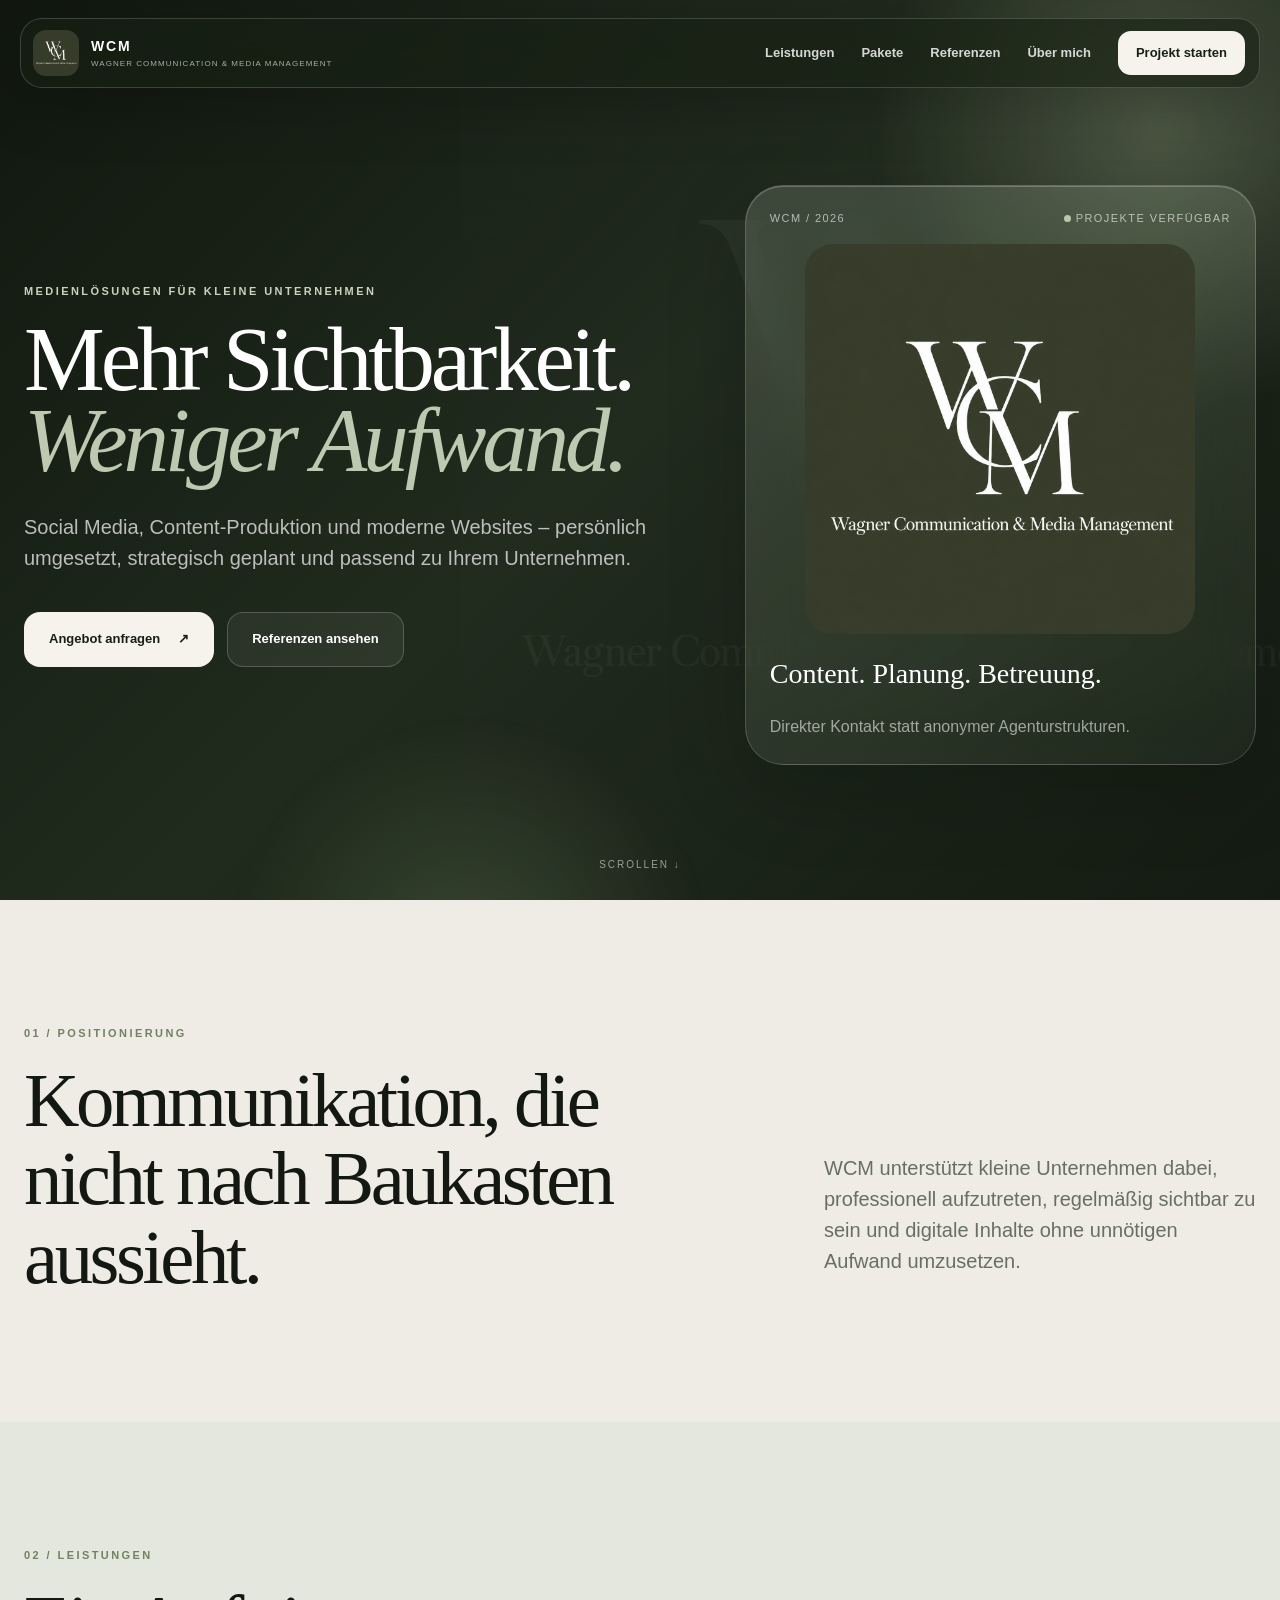
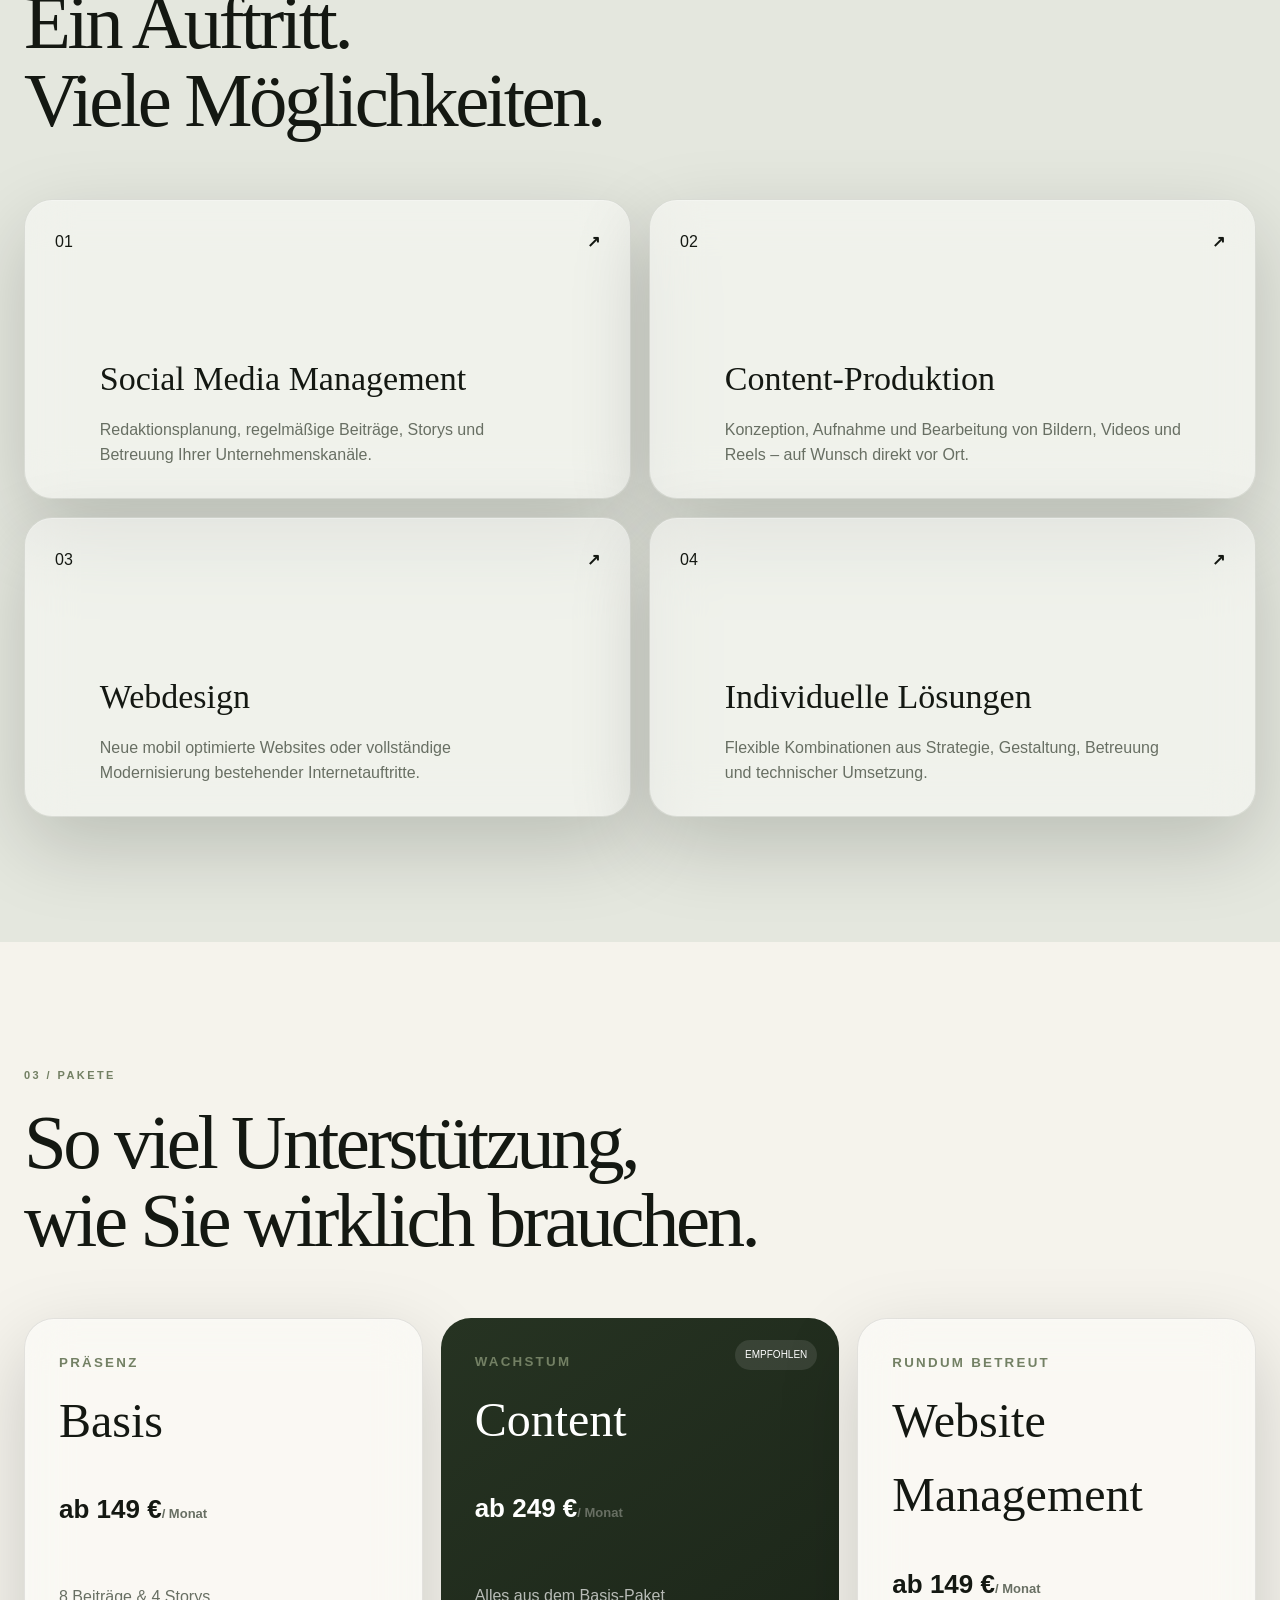
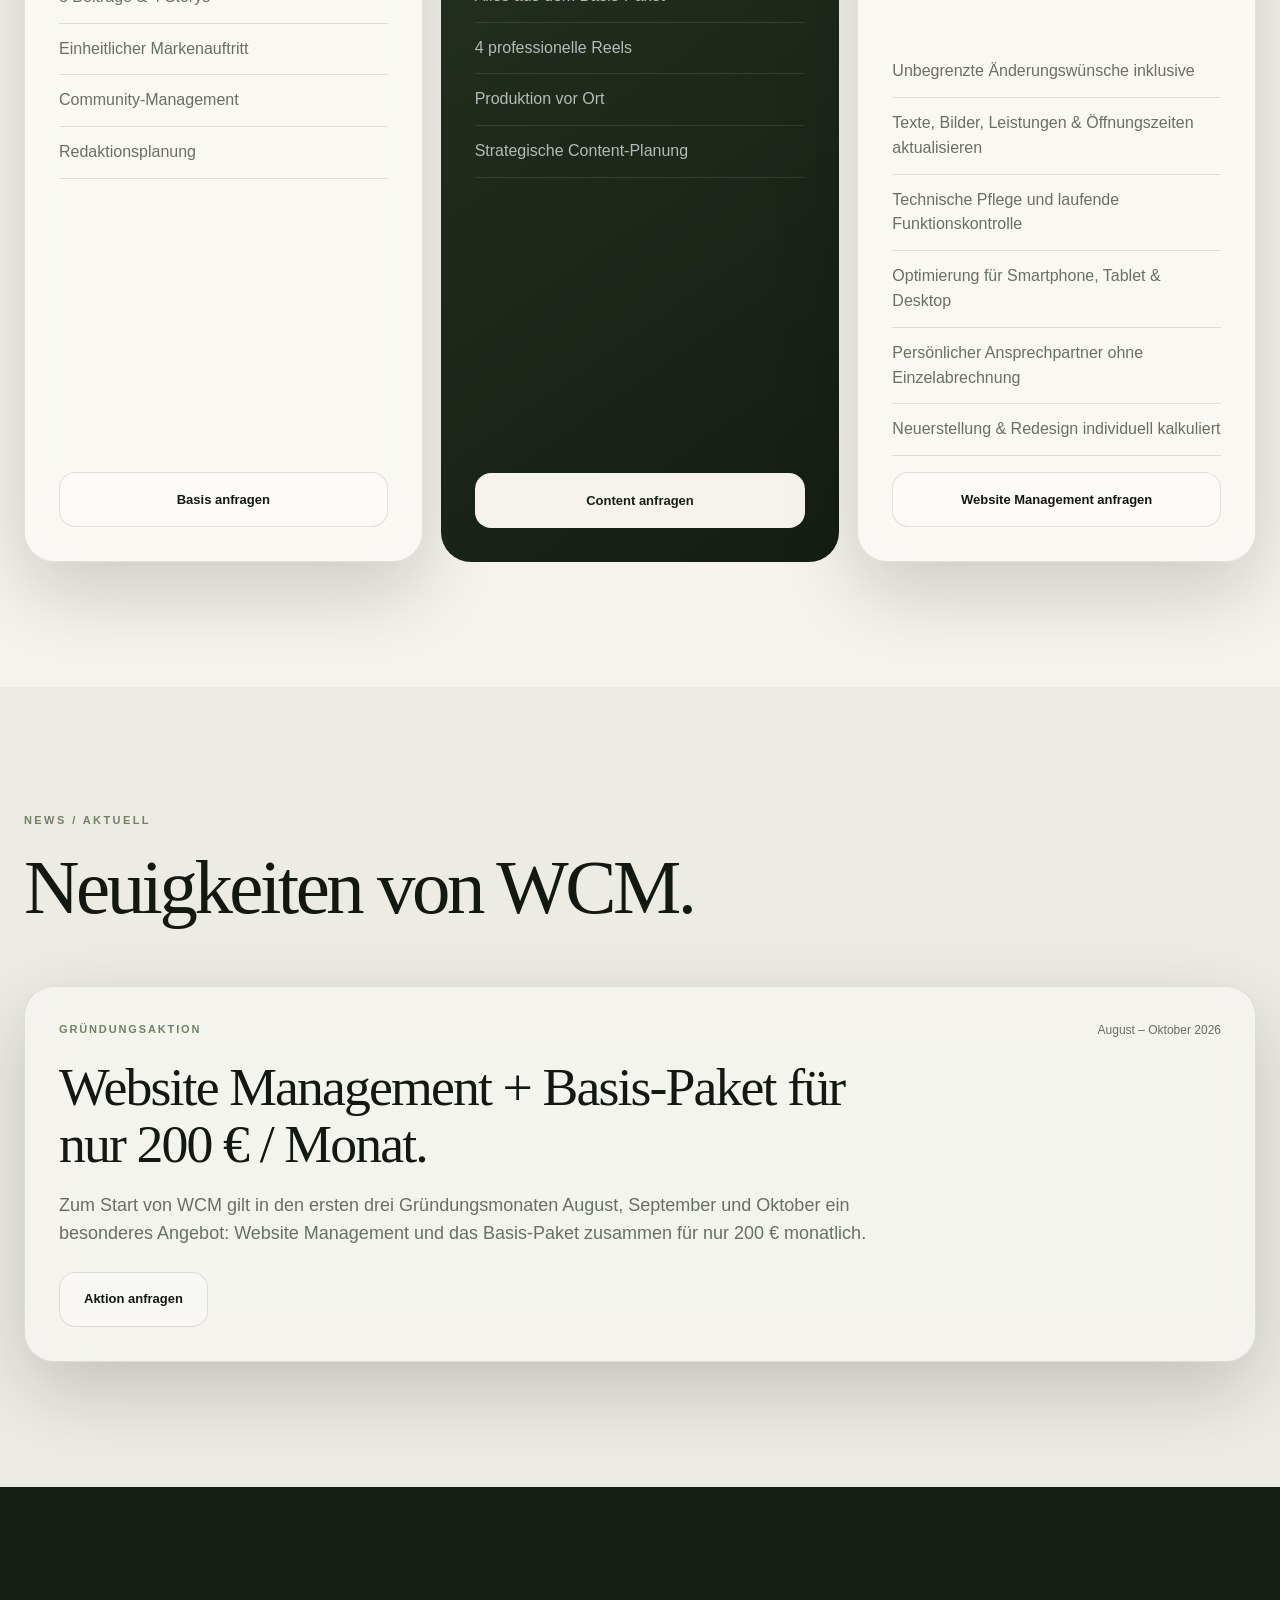
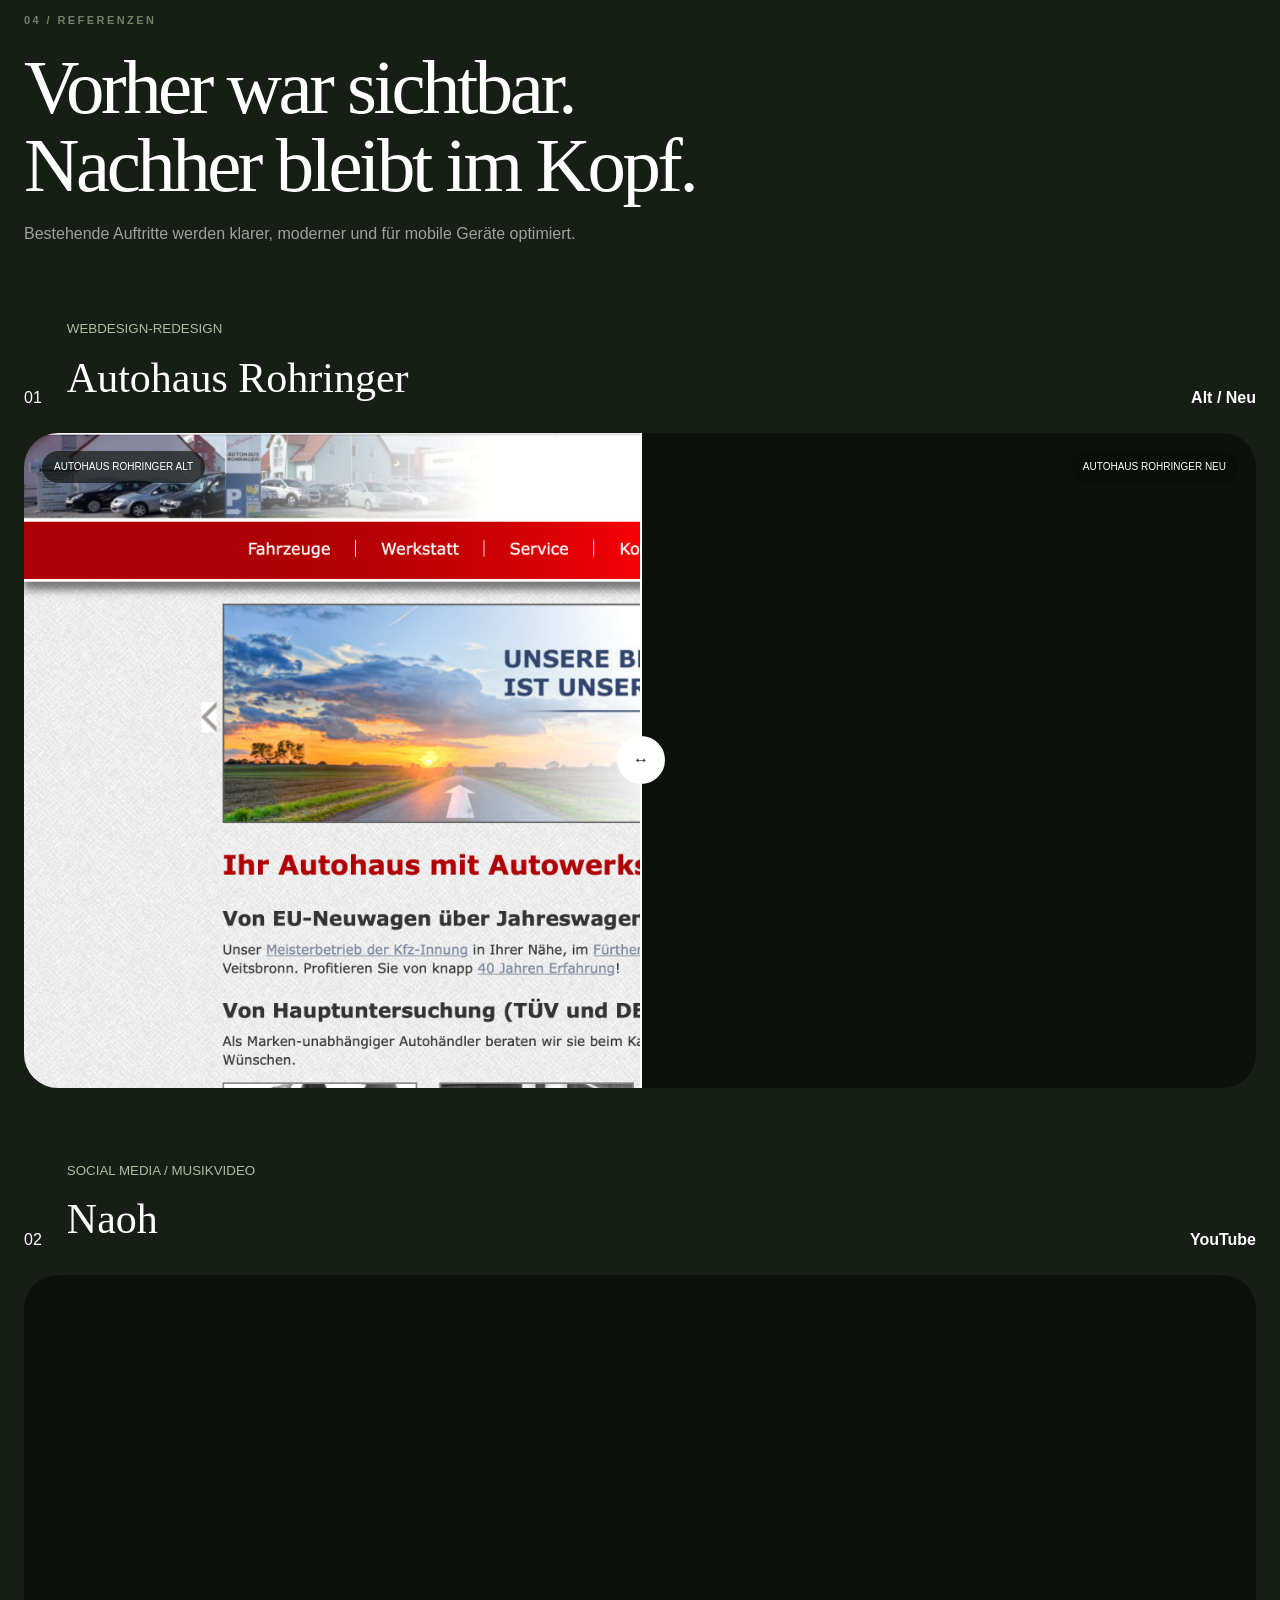
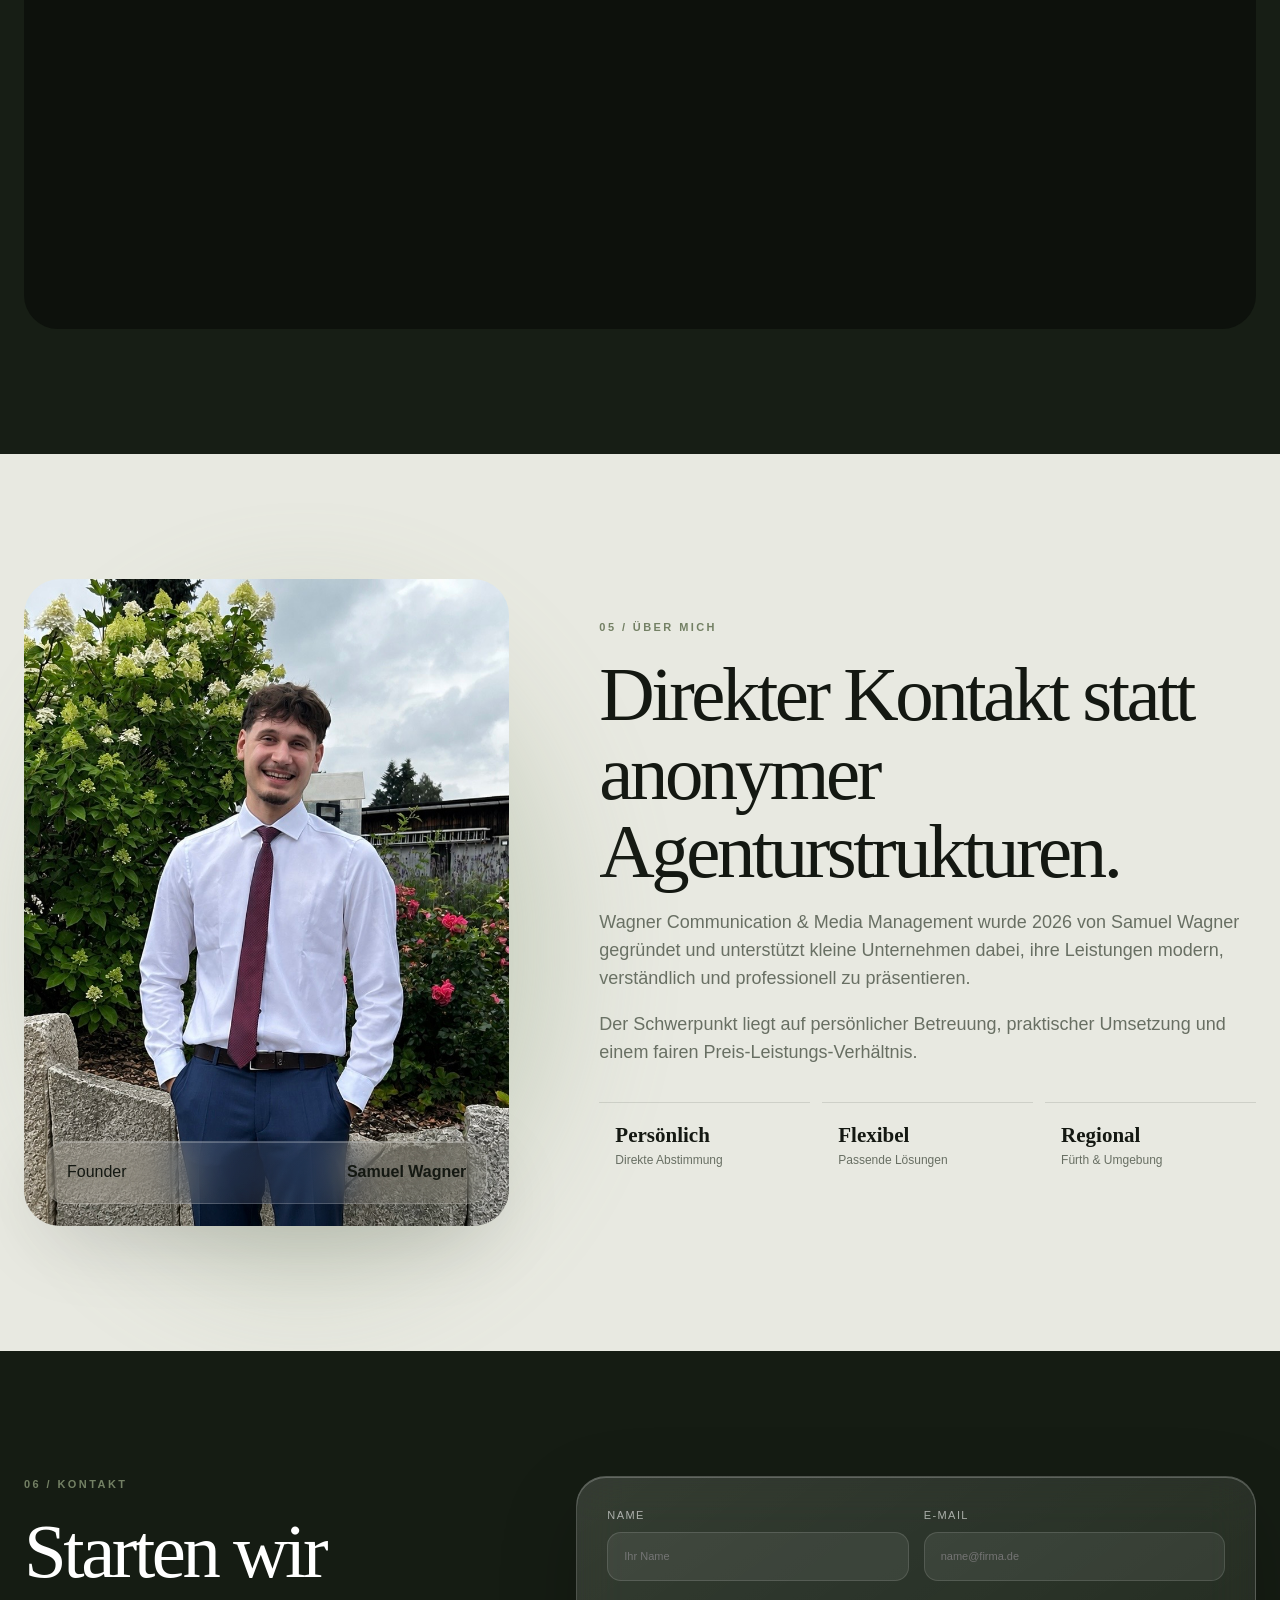
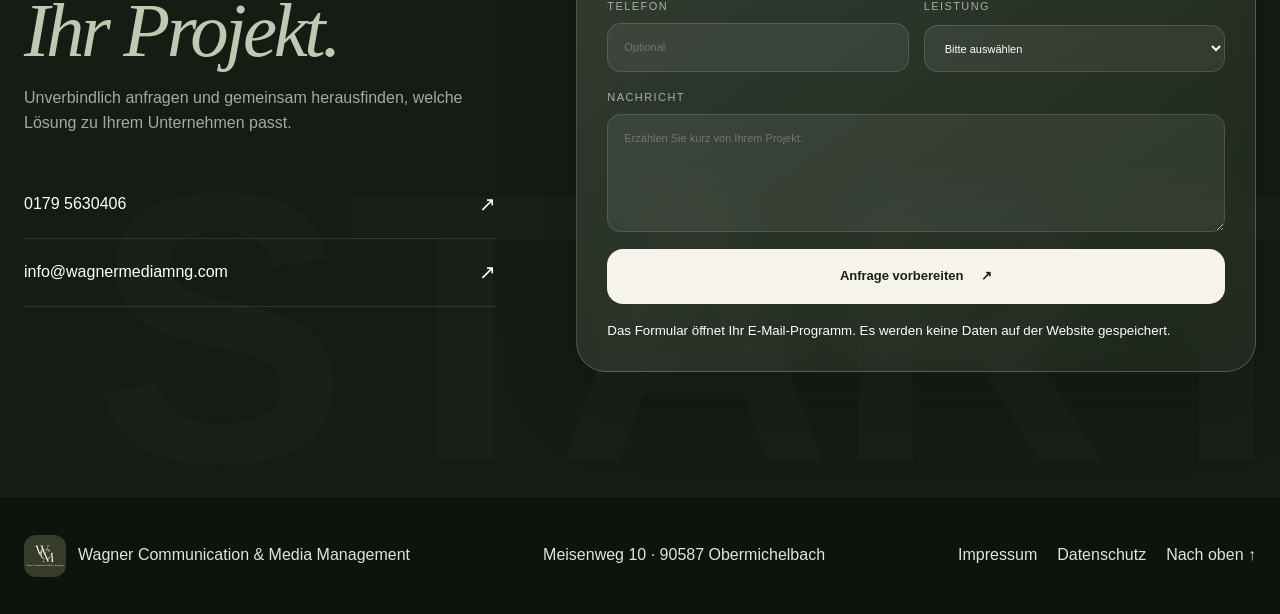
==== commit 2e68daa6: "Add files via upload" ====
--- a/index.html
+++ b/index.html
@@ -152,6 +152,20 @@
           <span class="compare-label before">Autohaus Rohringer alt</span><span class="compare-label after">Autohaus Rohringer neu</span>
         </div>
       </article>
+
+      <article class="project reveal">
+        <div class="project-meta"><span>02</span><div><small>Social Media / Musikvideo</small><h3>Naoh</h3></div><b>YouTube</b></div>
+        <div class="reference-video">
+          <iframe
+            src="https://www.youtube.com/embed/JaBAb940mPE?rel=0"
+            title="Naoh – Musikvideo"
+            loading="lazy"
+            allow="accelerometer; autoplay; clipboard-write; encrypted-media; gyroscope; picture-in-picture; web-share"
+            referrerpolicy="strict-origin-when-cross-origin"
+            allowfullscreen>
+          </iframe>
+        </div>
+      </article>
     </section>
 
     <section class="about section-shell" id="ueber">
--- a/style.css
+++ b/style.css
@@ -14,7 +14,7 @@
 .services{background:#e4e7de}.service-grid{display:grid;grid-template-columns:1fr 1fr;gap:18px;margin-top:58px}.service-card{min-height:300px;padding:30px;border-color:rgba(28,36,25,.11);background:rgba(255,255,255,.46);color:var(--ink);display:grid;grid-template-columns:auto 1fr auto;gap:27px;border-radius:28px}.service-card div{align-self:end}.service-card h3{margin:0 0 12px;font-family:var(--serif);font-size:34px;font-weight:400}.service-card p{margin:0;color:var(--muted)}
 .packages{background:#f5f3ec}.package-grid{display:grid;grid-template-columns:repeat(3,1fr);gap:18px;margin-top:58px}.package-card{position:relative;display:flex;flex-direction:column;min-height:570px;padding:34px;border-radius:30px;border-color:rgba(22,28,20,.1);background:rgba(255,255,255,.44)}.package-card.featured{color:#fff;background:linear-gradient(145deg,#263322,#151d13);transform:translateY(-14px)}.package-card small{text-transform:uppercase;letter-spacing:.17em;font-weight:800;color:var(--olive)}.package-card h3{margin:10px 0 5px;font-family:var(--serif);font-size:48px;font-weight:400}.price{font-size:26px;font-weight:750}.price span{font-size:13px;color:var(--muted)}.package-card ul{padding:0;list-style:none}.package-card li{padding:13px 0;border-bottom:1px solid var(--darkline);color:var(--muted)}.featured li{border-color:rgba(255,255,255,.1);color:rgba(255,255,255,.68)}.package-card .button{margin-top:auto}.popular{position:absolute;top:22px;right:22px;padding:7px 10px;border-radius:20px;background:rgba(255,255,255,.1);font-size:10px;text-transform:uppercase}
 .news{background:#ecebe4}.news-window{margin-top:58px;padding:34px;border-radius:30px;border-color:rgba(22,28,20,.1);background:rgba(255,255,255,.44)}.news-entry{display:grid;gap:20px}.news-meta{display:flex;justify-content:space-between;gap:20px;align-items:center}.news-meta span{font-size:11px;font-weight:800;text-transform:uppercase;letter-spacing:.17em;color:var(--olive)}.news-meta time{font-size:12px;color:var(--muted)}.news-entry h3{max-width:850px;margin:0;font-family:var(--serif);font-size:clamp(34px,4.2vw,58px);font-weight:400;line-height:1.05;letter-spacing:-.035em}.news-entry p{max-width:820px;margin:0;color:var(--muted);font-size:18px}.news-entry .button{justify-self:start;margin-top:4px}
-.work{background:#171e15;color:#fff}.work .section-heading p:last-child{max-width:650px;color:rgba(255,255,255,.58)}.project{margin-top:70px}.project-meta{display:grid;grid-template-columns:auto 1fr auto;gap:25px;align-items:end;margin-bottom:22px}.project-meta small{color:#aebba3;text-transform:uppercase}.project-meta h3{margin:5px 0 0;font-family:var(--serif);font-size:42px;font-weight:400}.comparison{position:relative;aspect-ratio:16/8.5;overflow:hidden;border-radius:34px;background:#0d110c}.comparison>img,.comparison>video,.comparison-before img{width:100%;height:100%;object-fit:cover;object-position:top center}.comparison>video{display:block;background:#0d110c}.comparison-before{position:absolute;inset:0;width:50%;overflow:hidden}.comparison-before img{width:100vw;max-width:var(--max)}.comparison-line{position:absolute;top:0;bottom:0;left:50%;width:2px;background:#fff}.comparison-line span{position:absolute;top:50%;left:50%;display:grid;place-items:center;width:48px;height:48px;border-radius:50%;color:#1a2117;background:#fff;transform:translate(-50%,-50%)}.comparison input{position:absolute;inset:0;width:100%;height:100%;opacity:0;cursor:ew-resize}.compare-label{position:absolute;top:18px;padding:8px 12px;border-radius:20px;background:rgba(10,14,9,.65);font-size:10px;text-transform:uppercase}.compare-label.before{left:18px}.compare-label.after{right:18px}
+.work{background:#171e15;color:#fff}.work .section-heading p:last-child{max-width:650px;color:rgba(255,255,255,.58)}.project{margin-top:70px}.project-meta{display:grid;grid-template-columns:auto 1fr auto;gap:25px;align-items:end;margin-bottom:22px}.project-meta small{color:#aebba3;text-transform:uppercase}.project-meta h3{margin:5px 0 0;font-family:var(--serif);font-size:42px;font-weight:400}.comparison{position:relative;aspect-ratio:16/8.5;overflow:hidden;border-radius:34px;background:#0d110c}.comparison>img,.comparison>video,.comparison-before img{width:100%;height:100%;object-fit:cover;object-position:top center}.comparison>video{display:block;background:#0d110c}.comparison-before{position:absolute;inset:0;width:50%;overflow:hidden}.comparison-before img{width:100vw;max-width:var(--max)}.comparison-line{position:absolute;top:0;bottom:0;left:50%;width:2px;background:#fff}.comparison-line span{position:absolute;top:50%;left:50%;display:grid;place-items:center;width:48px;height:48px;border-radius:50%;color:#1a2117;background:#fff;transform:translate(-50%,-50%)}.comparison input{position:absolute;inset:0;width:100%;height:100%;opacity:0;cursor:ew-resize}.compare-label{position:absolute;top:18px;padding:8px 12px;border-radius:20px;background:rgba(10,14,9,.65);font-size:10px;text-transform:uppercase}.compare-label.before{left:18px}.compare-label.after{right:18px}.reference-video{position:relative;aspect-ratio:16/8.5;overflow:hidden;border-radius:34px;background:#0d110c}.reference-video iframe{display:block;width:100%;height:100%;border:0}
 .about{display:grid;grid-template-columns:.85fr 1.15fr;gap:90px;align-items:center;background:#e8e9e1}.portrait-wrap{position:relative}.portrait-wrap>img{position:relative;z-index:2;width:100%;border-radius:36px}.portrait-glow{position:absolute;inset:8% -8% -6% 8%;border-radius:50%;background:#98a88a;filter:blur(65px);opacity:.4}.portrait-caption{position:absolute;z-index:3;left:22px;right:22px;bottom:22px;padding:18px 20px;border-radius:20px;display:flex;justify-content:space-between}.about-copy>p:not(.section-number){font-size:18px;color:var(--muted)}.about-facts{display:grid;grid-template-columns:repeat(3,1fr);gap:12px;margin-top:35px}.about-facts span{padding:16px;border-top:1px solid var(--darkline);font-size:12px;color:var(--muted)}.about-facts strong{display:block;color:var(--ink);font-family:var(--serif);font-size:21px}
 .contact{position:relative;overflow:hidden;display:grid;grid-template-columns:.82fr 1.18fr;gap:80px;color:#fff;background:#151c13}.contact-bg-word{position:absolute;right:-5vw;bottom:-10vw;font-size:30vw;font-weight:900;color:rgba(255,255,255,.018)}.contact-copy>p:not(.section-number){color:rgba(255,255,255,.62)}.contact-links{display:grid;margin-top:35px}.contact-links a{display:flex;justify-content:space-between;padding:16px 0;border-bottom:1px solid rgba(255,255,255,.12)}.contact-form{position:relative;display:grid;gap:17px;padding:30px;border-radius:30px}.form-row{display:grid;grid-template-columns:1fr 1fr;gap:15px}.contact-form label{display:grid;gap:8px;font-size:11px;text-transform:uppercase;letter-spacing:.13em;color:rgba(255,255,255,.6)}.contact-form input,.contact-form select,.contact-form textarea{width:100%;padding:15px 16px;border:1px solid rgba(255,255,255,.13);border-radius:14px;color:#fff;background:rgba(255,255,255,.07)}.contact-form option{color:#111}
 footer{display:flex;justify-content:space-between;gap:25px;align-items:center;padding:30px max(24px,calc((100% - var(--max))/2));color:#dfe5da;background:#0e130d}.footer-brand{display:flex;align-items:center;gap:12px}.footer-brand img{width:42px;border-radius:12px}footer div{display:flex;gap:20px}
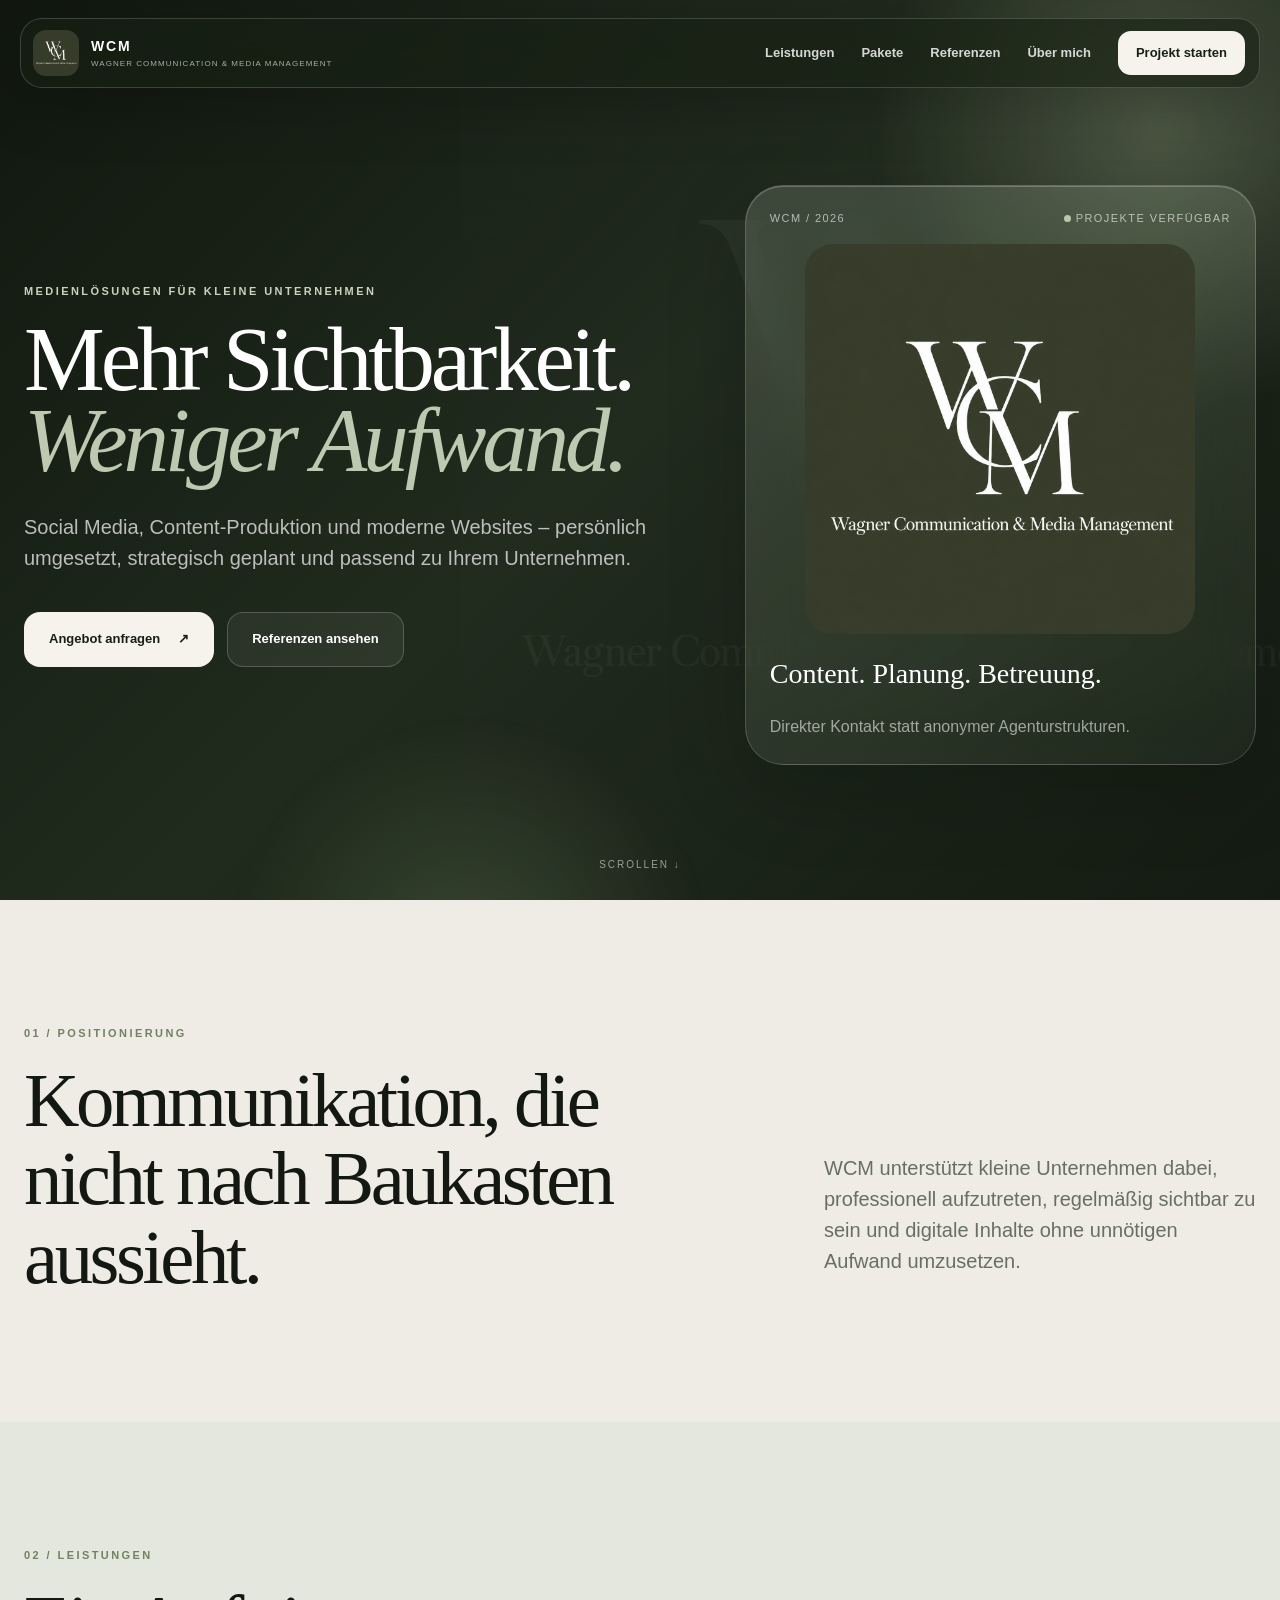
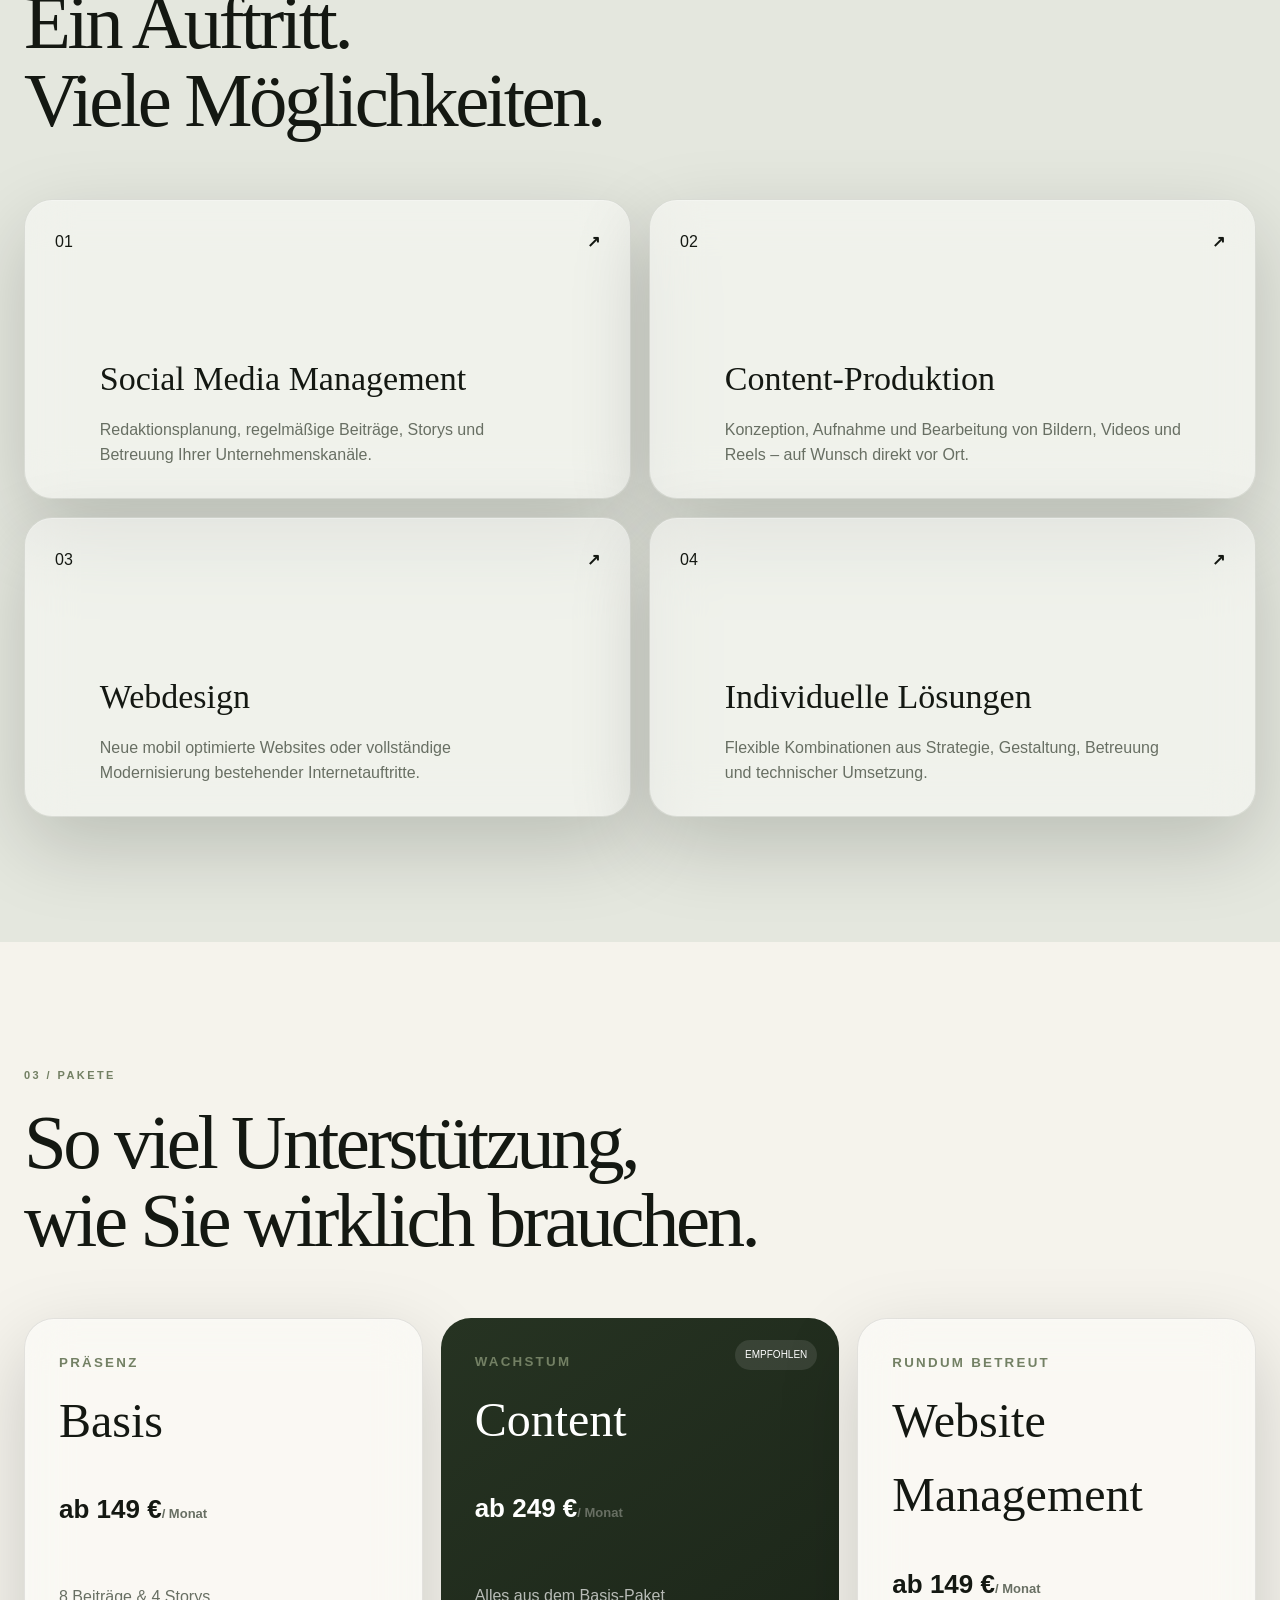
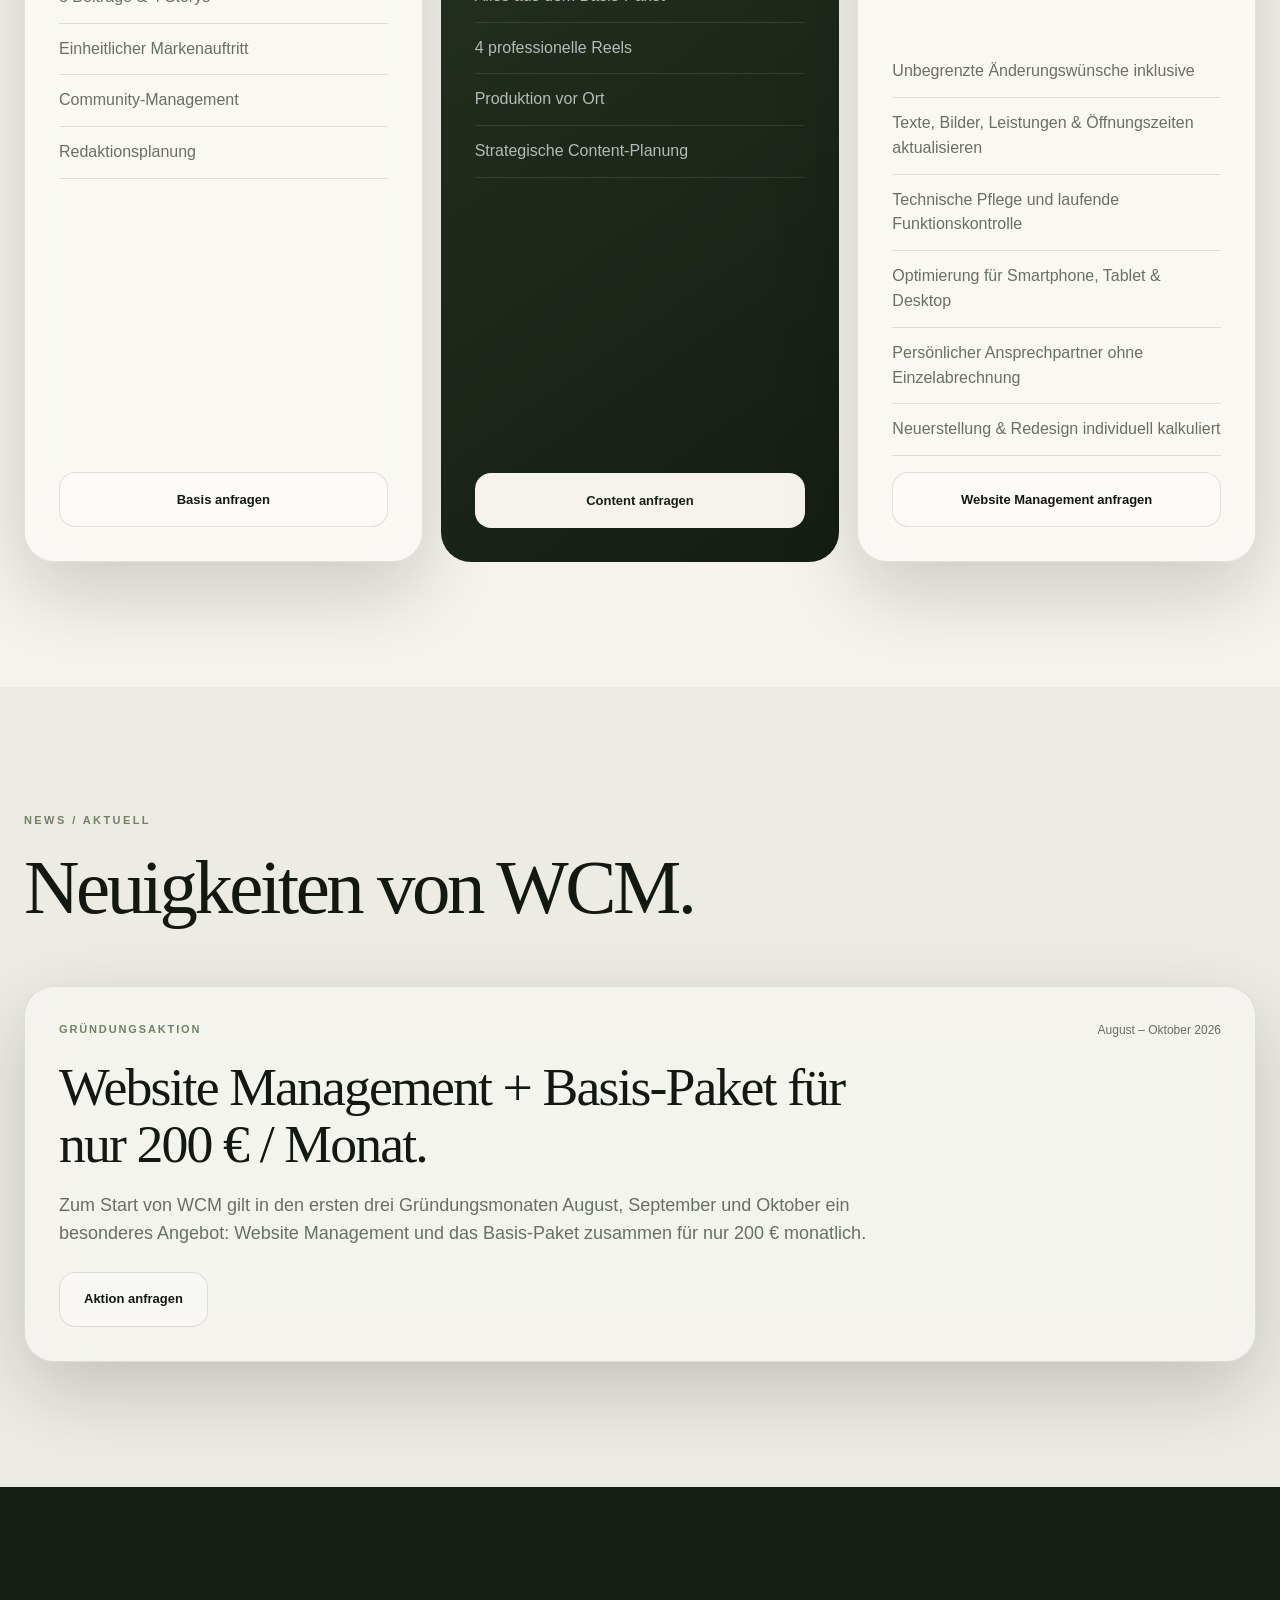
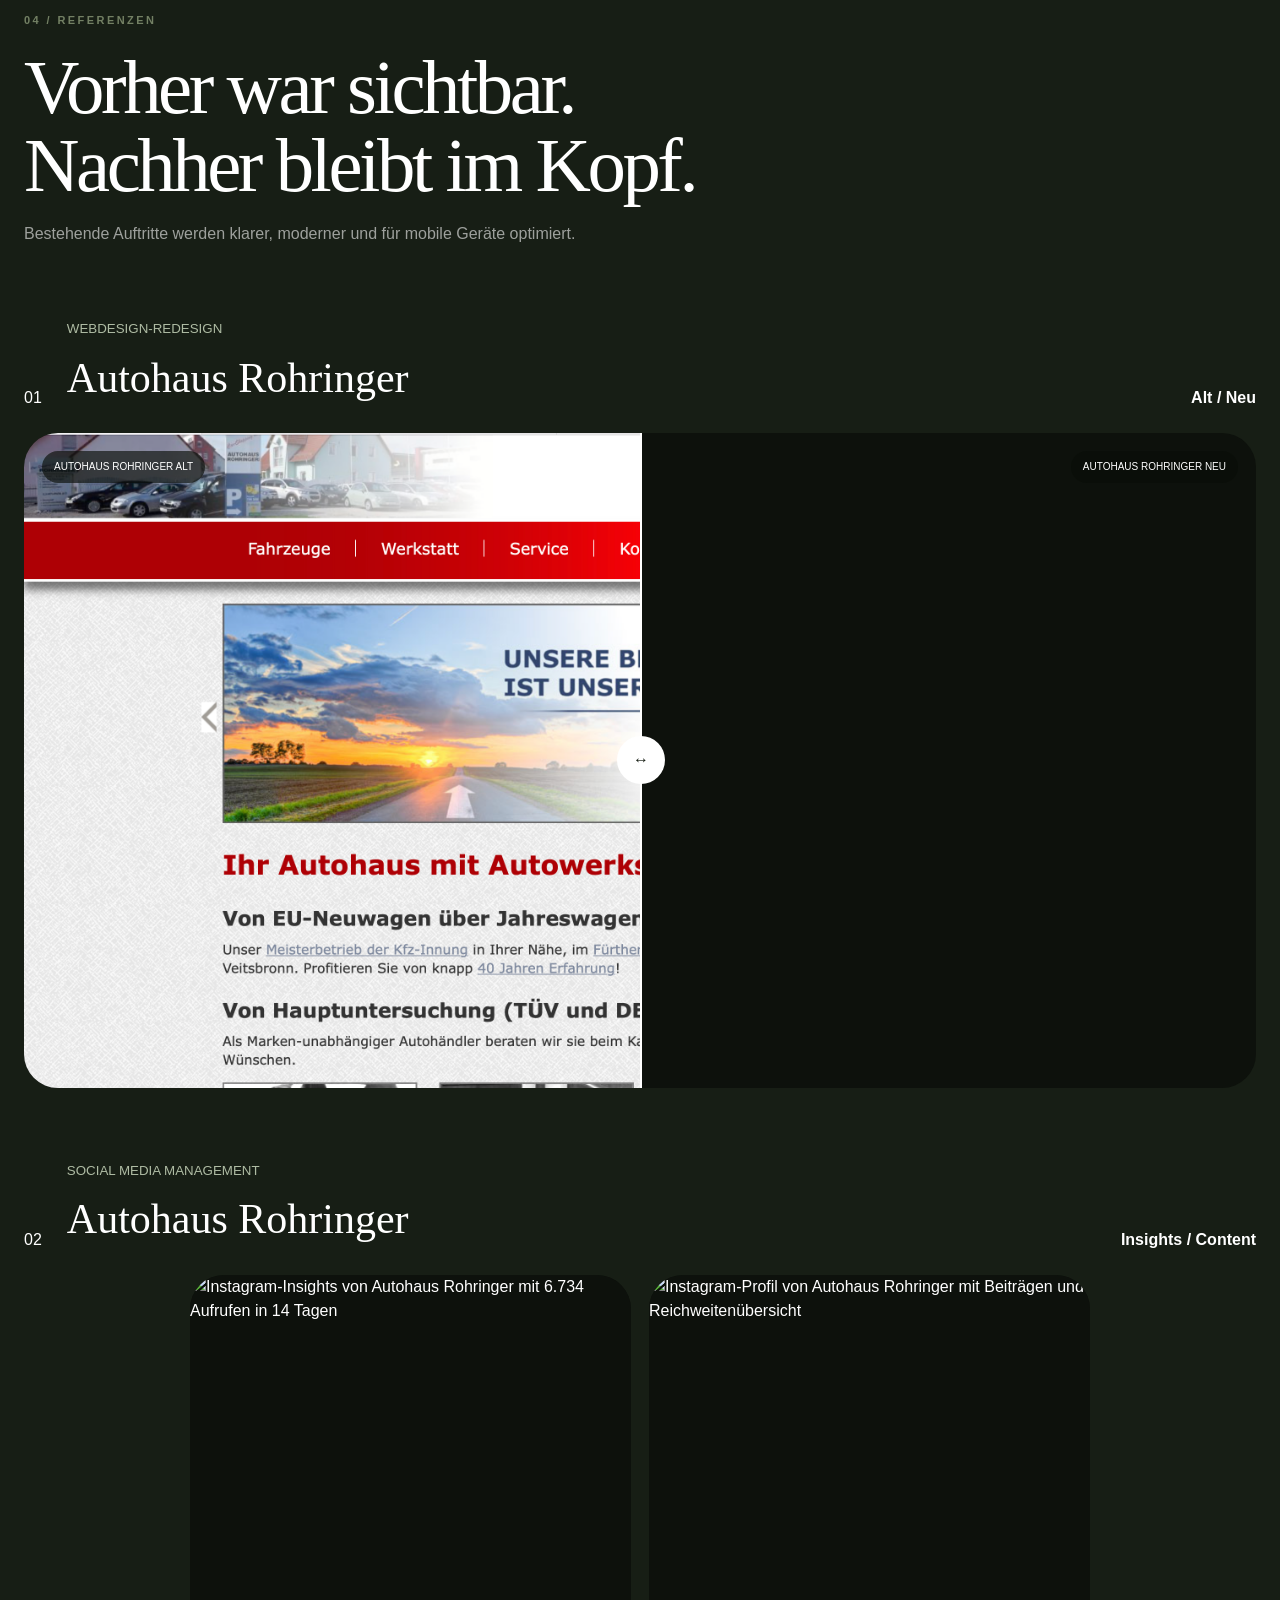
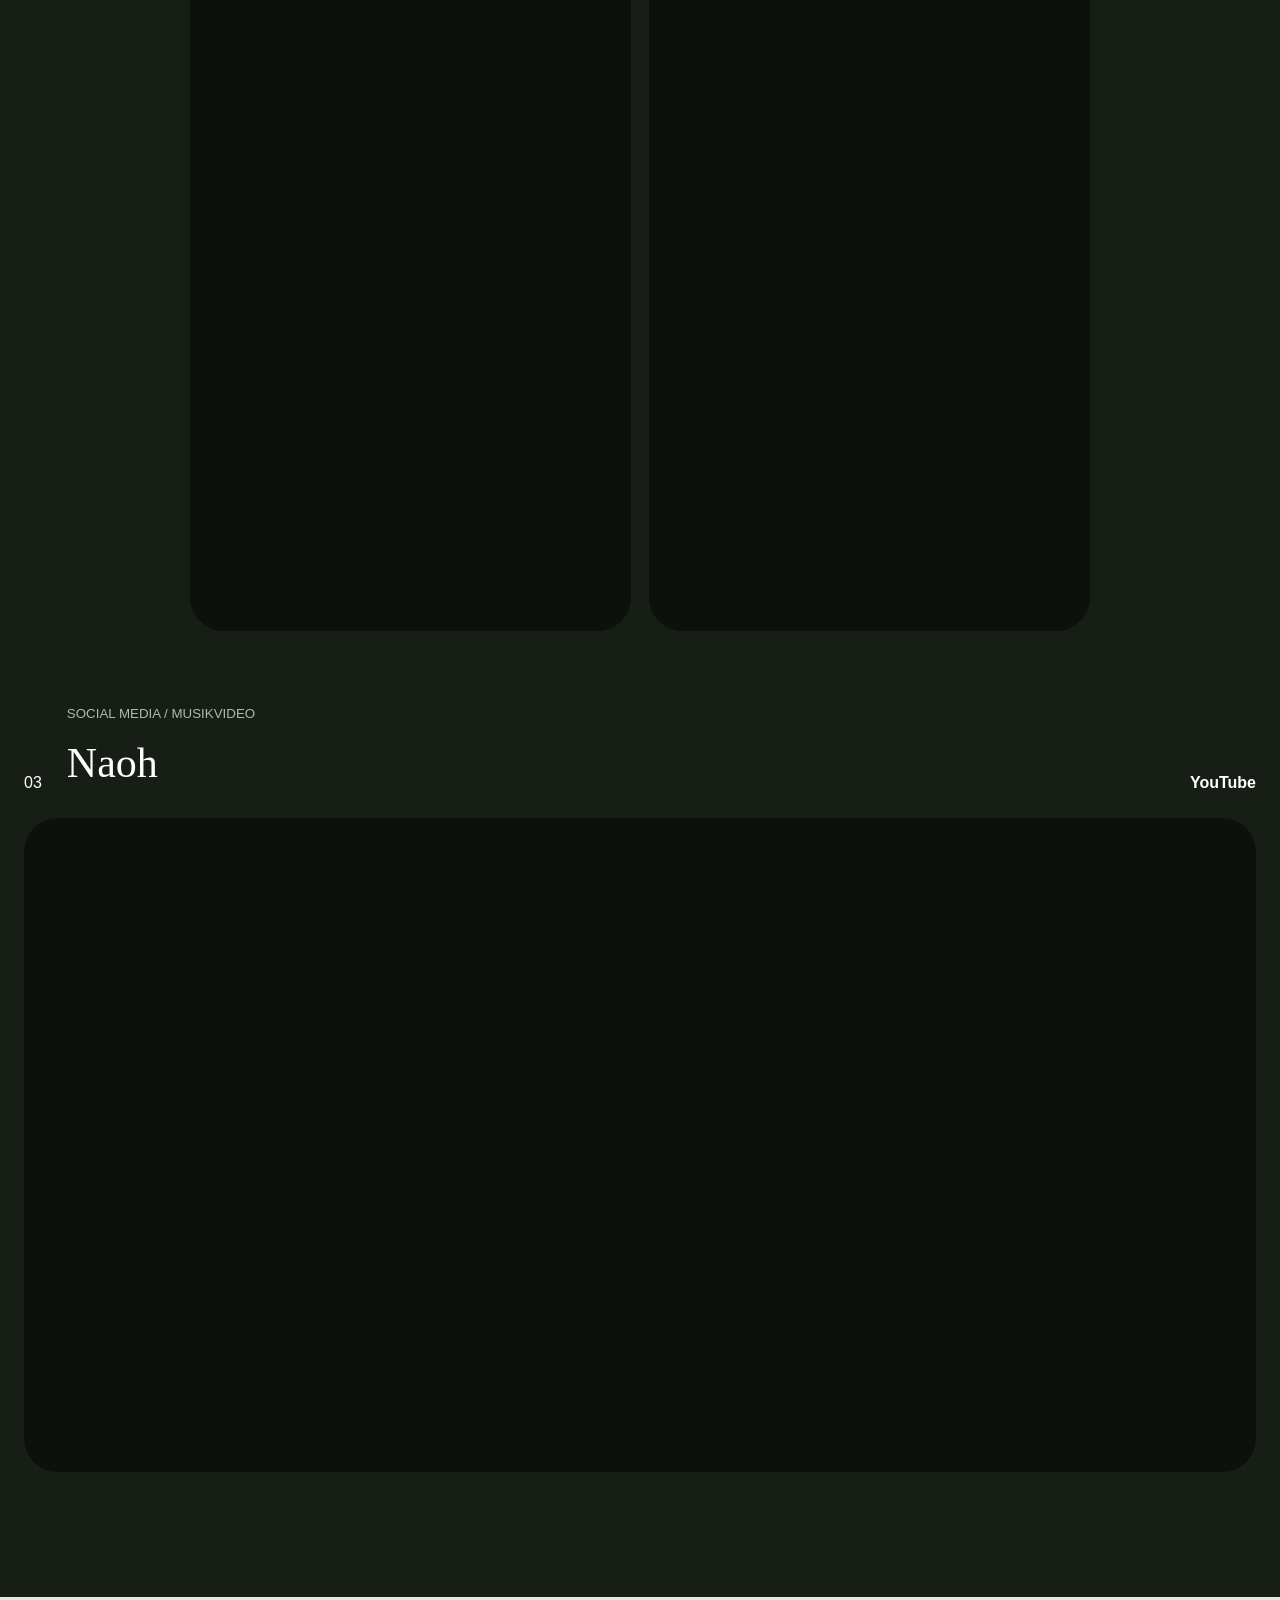
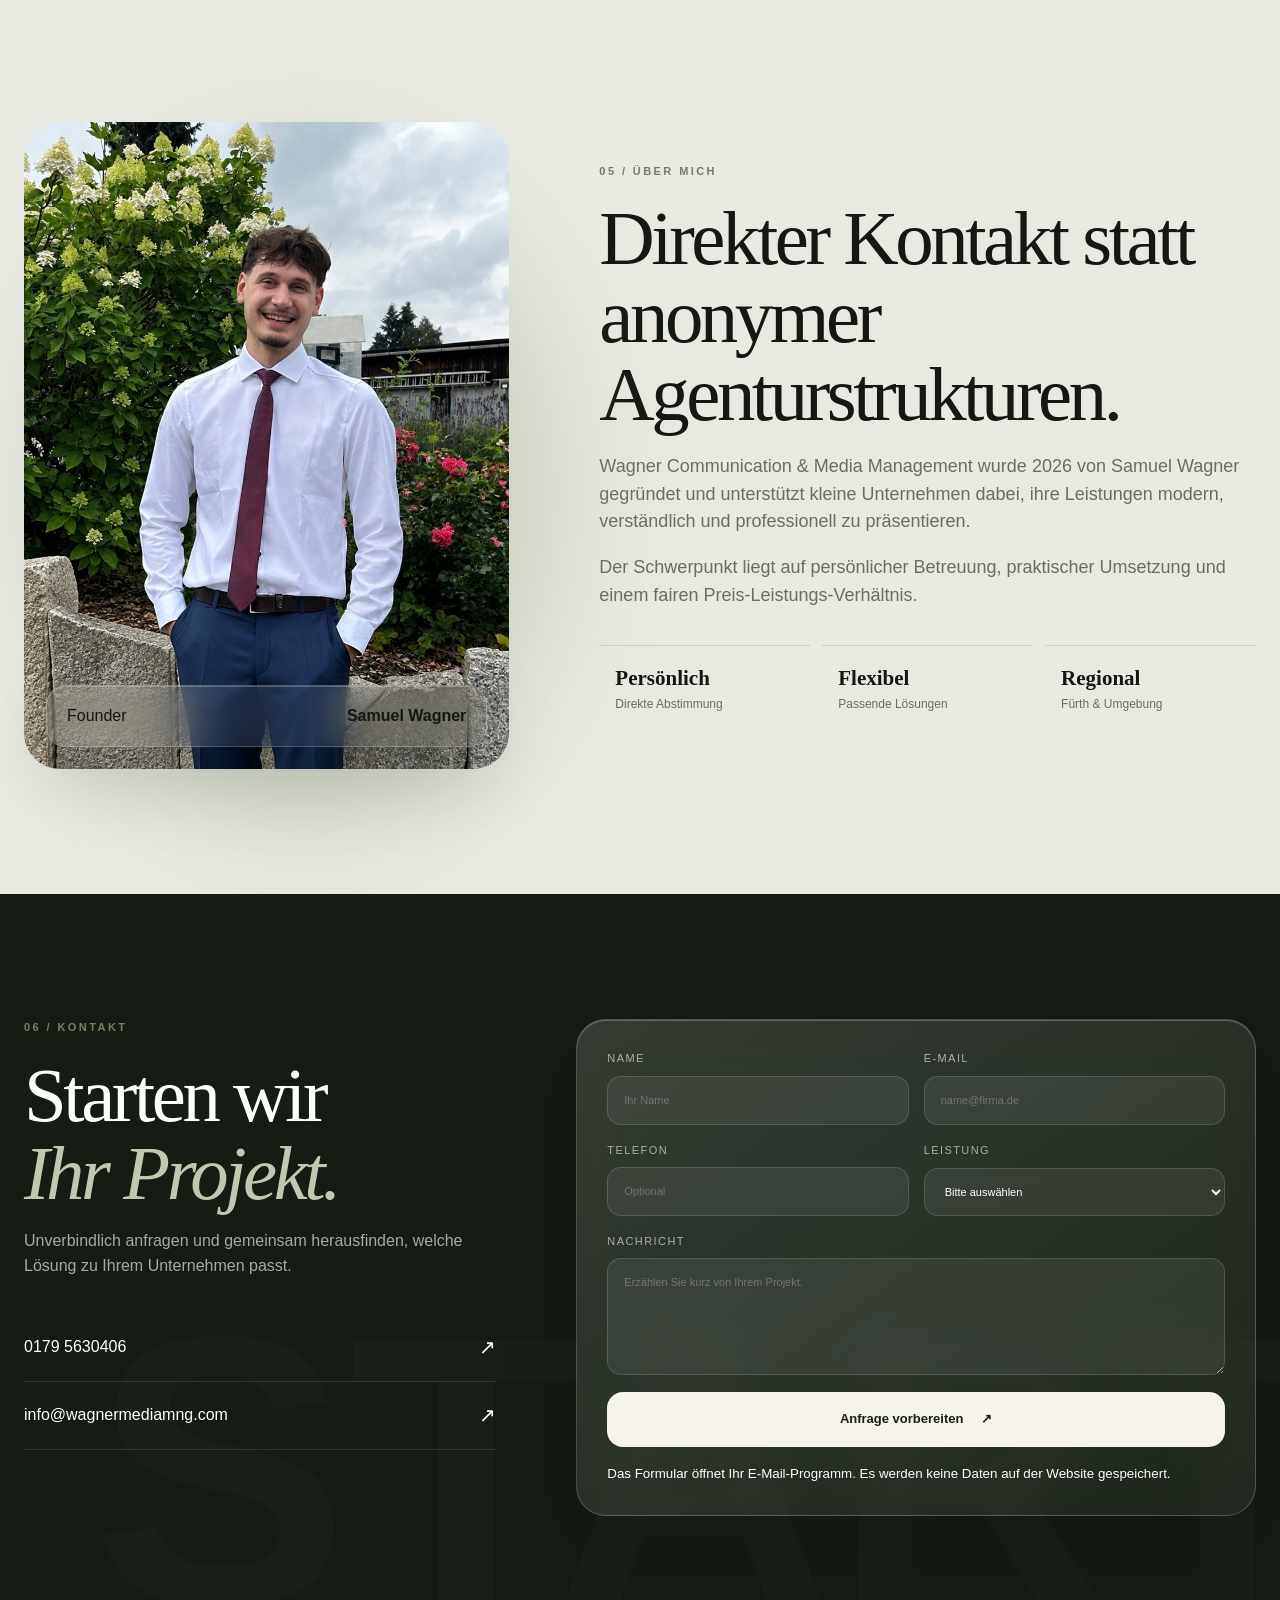
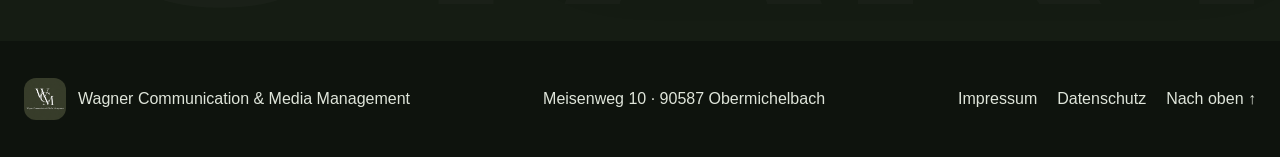
==== commit b6628483: "Add files via upload" ====
--- a/index.html
+++ b/index.html
@@ -154,8 +154,20 @@
       </article>
 
       <article class="project reveal">
-        <div class="project-meta"><span>02</span><div><small>Social Media / Musikvideo</small><h3>Naoh</h3></div><b>YouTube</b></div>
-        <div class="reference-video">
+        <div class="project-meta"><span>02</span><div><small>Social Media Management</small><h3>Autohaus Rohringer</h3></div><b>Insights / Content</b></div>
+        <div class="social-showcase">
+          <figure class="social-media-frame">
+            <img src="assets/rohringer-social-insights.png" alt="Instagram-Insights von Autohaus Rohringer mit 6.734 Aufrufen in 14 Tagen">
+          </figure>
+          <figure class="social-media-frame">
+            <img src="assets/rohringer-social-profil.png" alt="Instagram-Profil von Autohaus Rohringer mit Beiträgen und Reichweitenübersicht">
+          </figure>
+        </div>
+      </article>
+
+      <article class="project reveal">
+        <div class="project-meta"><span>03</span><div><small>Social Media / Musikvideo</small><h3>Naoh</h3></div><b>YouTube</b></div>
+        <div class="comparison reference-video">
           <iframe
             src="https://www.youtube.com/embed/JaBAb940mPE?rel=0"
             title="Naoh – Musikvideo"
--- a/style.css
+++ b/style.css
@@ -14,13 +14,15 @@
 .services{background:#e4e7de}.service-grid{display:grid;grid-template-columns:1fr 1fr;gap:18px;margin-top:58px}.service-card{min-height:300px;padding:30px;border-color:rgba(28,36,25,.11);background:rgba(255,255,255,.46);color:var(--ink);display:grid;grid-template-columns:auto 1fr auto;gap:27px;border-radius:28px}.service-card div{align-self:end}.service-card h3{margin:0 0 12px;font-family:var(--serif);font-size:34px;font-weight:400}.service-card p{margin:0;color:var(--muted)}
 .packages{background:#f5f3ec}.package-grid{display:grid;grid-template-columns:repeat(3,1fr);gap:18px;margin-top:58px}.package-card{position:relative;display:flex;flex-direction:column;min-height:570px;padding:34px;border-radius:30px;border-color:rgba(22,28,20,.1);background:rgba(255,255,255,.44)}.package-card.featured{color:#fff;background:linear-gradient(145deg,#263322,#151d13);transform:translateY(-14px)}.package-card small{text-transform:uppercase;letter-spacing:.17em;font-weight:800;color:var(--olive)}.package-card h3{margin:10px 0 5px;font-family:var(--serif);font-size:48px;font-weight:400}.price{font-size:26px;font-weight:750}.price span{font-size:13px;color:var(--muted)}.package-card ul{padding:0;list-style:none}.package-card li{padding:13px 0;border-bottom:1px solid var(--darkline);color:var(--muted)}.featured li{border-color:rgba(255,255,255,.1);color:rgba(255,255,255,.68)}.package-card .button{margin-top:auto}.popular{position:absolute;top:22px;right:22px;padding:7px 10px;border-radius:20px;background:rgba(255,255,255,.1);font-size:10px;text-transform:uppercase}
 .news{background:#ecebe4}.news-window{margin-top:58px;padding:34px;border-radius:30px;border-color:rgba(22,28,20,.1);background:rgba(255,255,255,.44)}.news-entry{display:grid;gap:20px}.news-meta{display:flex;justify-content:space-between;gap:20px;align-items:center}.news-meta span{font-size:11px;font-weight:800;text-transform:uppercase;letter-spacing:.17em;color:var(--olive)}.news-meta time{font-size:12px;color:var(--muted)}.news-entry h3{max-width:850px;margin:0;font-family:var(--serif);font-size:clamp(34px,4.2vw,58px);font-weight:400;line-height:1.05;letter-spacing:-.035em}.news-entry p{max-width:820px;margin:0;color:var(--muted);font-size:18px}.news-entry .button{justify-self:start;margin-top:4px}
-.work{background:#171e15;color:#fff}.work .section-heading p:last-child{max-width:650px;color:rgba(255,255,255,.58)}.project{margin-top:70px}.project-meta{display:grid;grid-template-columns:auto 1fr auto;gap:25px;align-items:end;margin-bottom:22px}.project-meta small{color:#aebba3;text-transform:uppercase}.project-meta h3{margin:5px 0 0;font-family:var(--serif);font-size:42px;font-weight:400}.comparison{position:relative;aspect-ratio:16/8.5;overflow:hidden;border-radius:34px;background:#0d110c}.comparison>img,.comparison>video,.comparison-before img{width:100%;height:100%;object-fit:cover;object-position:top center}.comparison>video{display:block;background:#0d110c}.comparison-before{position:absolute;inset:0;width:50%;overflow:hidden}.comparison-before img{width:100vw;max-width:var(--max)}.comparison-line{position:absolute;top:0;bottom:0;left:50%;width:2px;background:#fff}.comparison-line span{position:absolute;top:50%;left:50%;display:grid;place-items:center;width:48px;height:48px;border-radius:50%;color:#1a2117;background:#fff;transform:translate(-50%,-50%)}.comparison input{position:absolute;inset:0;width:100%;height:100%;opacity:0;cursor:ew-resize}.compare-label{position:absolute;top:18px;padding:8px 12px;border-radius:20px;background:rgba(10,14,9,.65);font-size:10px;text-transform:uppercase}.compare-label.before{left:18px}.compare-label.after{right:18px}.reference-video{position:relative;aspect-ratio:16/8.5;overflow:hidden;border-radius:34px;background:#0d110c}.reference-video iframe{display:block;width:100%;height:100%;border:0}
+.work{background:#171e15;color:#fff}.work .section-heading p:last-child{max-width:650px;color:rgba(255,255,255,.58)}.project{margin-top:70px}.project-meta{display:grid;grid-template-columns:auto 1fr auto;gap:25px;align-items:end;margin-bottom:22px}.project-meta small{color:#aebba3;text-transform:uppercase}.project-meta h3{margin:5px 0 0;font-family:var(--serif);font-size:42px;font-weight:400}.comparison{position:relative;aspect-ratio:16/8.5;overflow:hidden;border-radius:34px;background:#0d110c}.comparison>img,.comparison>video,.comparison-before img{width:100%;height:100%;object-fit:cover;object-position:top center}.comparison>video{display:block;background:#0d110c}.comparison-before{position:absolute;inset:0;width:50%;overflow:hidden}.comparison-before img{width:100vw;max-width:var(--max)}.comparison-line{position:absolute;top:0;bottom:0;left:50%;width:2px;background:#fff}.comparison-line span{position:absolute;top:50%;left:50%;display:grid;place-items:center;width:48px;height:48px;border-radius:50%;color:#1a2117;background:#fff;transform:translate(-50%,-50%)}.comparison input{position:absolute;inset:0;width:100%;height:100%;opacity:0;cursor:ew-resize}.compare-label{position:absolute;top:18px;padding:8px 12px;border-radius:20px;background:rgba(10,14,9,.65);font-size:10px;text-transform:uppercase}.compare-label.before{left:18px}.compare-label.after{right:18px}.reference-video{position:relative;overflow:hidden;border-radius:34px;background:#0d110c;isolation:isolate}.reference-video iframe{position:absolute;left:0;top:-2.9412%;display:block;width:100%;height:105.8824%;border:0;border-radius:0}
+@media(max-width:600px){.reference-video iframe{left:-16.6667%;top:0;width:133.3334%;height:100%}}
+.social-showcase{display:grid;grid-template-columns:repeat(2,minmax(0,1fr));gap:18px;max-width:900px;margin:0 auto}.social-media-frame{aspect-ratio:332/720;margin:0;overflow:hidden;border-radius:34px;background:#0d110c}.social-media-frame img{display:block;width:100%;height:100%;object-fit:contain;background:#0d110c}
 .about{display:grid;grid-template-columns:.85fr 1.15fr;gap:90px;align-items:center;background:#e8e9e1}.portrait-wrap{position:relative}.portrait-wrap>img{position:relative;z-index:2;width:100%;border-radius:36px}.portrait-glow{position:absolute;inset:8% -8% -6% 8%;border-radius:50%;background:#98a88a;filter:blur(65px);opacity:.4}.portrait-caption{position:absolute;z-index:3;left:22px;right:22px;bottom:22px;padding:18px 20px;border-radius:20px;display:flex;justify-content:space-between}.about-copy>p:not(.section-number){font-size:18px;color:var(--muted)}.about-facts{display:grid;grid-template-columns:repeat(3,1fr);gap:12px;margin-top:35px}.about-facts span{padding:16px;border-top:1px solid var(--darkline);font-size:12px;color:var(--muted)}.about-facts strong{display:block;color:var(--ink);font-family:var(--serif);font-size:21px}
 .contact{position:relative;overflow:hidden;display:grid;grid-template-columns:.82fr 1.18fr;gap:80px;color:#fff;background:#151c13}.contact-bg-word{position:absolute;right:-5vw;bottom:-10vw;font-size:30vw;font-weight:900;color:rgba(255,255,255,.018)}.contact-copy>p:not(.section-number){color:rgba(255,255,255,.62)}.contact-links{display:grid;margin-top:35px}.contact-links a{display:flex;justify-content:space-between;padding:16px 0;border-bottom:1px solid rgba(255,255,255,.12)}.contact-form{position:relative;display:grid;gap:17px;padding:30px;border-radius:30px}.form-row{display:grid;grid-template-columns:1fr 1fr;gap:15px}.contact-form label{display:grid;gap:8px;font-size:11px;text-transform:uppercase;letter-spacing:.13em;color:rgba(255,255,255,.6)}.contact-form input,.contact-form select,.contact-form textarea{width:100%;padding:15px 16px;border:1px solid rgba(255,255,255,.13);border-radius:14px;color:#fff;background:rgba(255,255,255,.07)}.contact-form option{color:#111}
 footer{display:flex;justify-content:space-between;gap:25px;align-items:center;padding:30px max(24px,calc((100% - var(--max))/2));color:#dfe5da;background:#0e130d}.footer-brand{display:flex;align-items:center;gap:12px}.footer-brand img{width:42px;border-radius:12px}footer div{display:flex;gap:20px}
 .reveal{opacity:0;transform:translateY(32px);transition:opacity .8s ease,transform .8s ease}.reveal.visible{opacity:1;transform:none}
 @media(max-width:900px){.main-nav{display:none;position:absolute;top:72px;left:0;right:0;flex-direction:column;padding:20px;border-radius:20px;background:#1a2217}.main-nav.open{display:flex}.menu-toggle{display:block}.hero,.intro-grid,.about,.contact{grid-template-columns:1fr}.hero-panel{min-height:420px}.service-grid,.package-grid{grid-template-columns:1fr}.package-card.featured{transform:none}.form-row{grid-template-columns:1fr}.project-meta{grid-template-columns:1fr}.project-meta>b{display:none}}
-@media(max-width:600px){.site-header{width:calc(100% - 20px)}.brand small{display:none}.hero{padding:125px 20px 75px}.hero h1{font-size:52px}.section-shell{padding:85px 20px}.hero-panel{padding:18px}.service-card{grid-template-columns:auto 1fr;min-height:230px}.service-card b{display:none}.about-facts{grid-template-columns:1fr}.comparison{aspect-ratio:4/3}.contact-form{padding:20px}footer{flex-direction:column;align-items:flex-start}}
+@media(max-width:600px){.site-header{width:calc(100% - 20px)}.brand small{display:none}.hero{padding:125px 20px 75px}.hero h1{font-size:52px}.section-shell{padding:85px 20px}.hero-panel{padding:18px}.service-card{grid-template-columns:auto 1fr;min-height:230px}.service-card b{display:none}.about-facts{grid-template-columns:1fr}.comparison{aspect-ratio:4/3}.social-showcase{grid-template-columns:1fr;max-width:430px}.social-media-frame{border-radius:26px}.contact-form{padding:20px}footer{flex-direction:column;align-items:flex-start}}
 
 
 .contact-links{
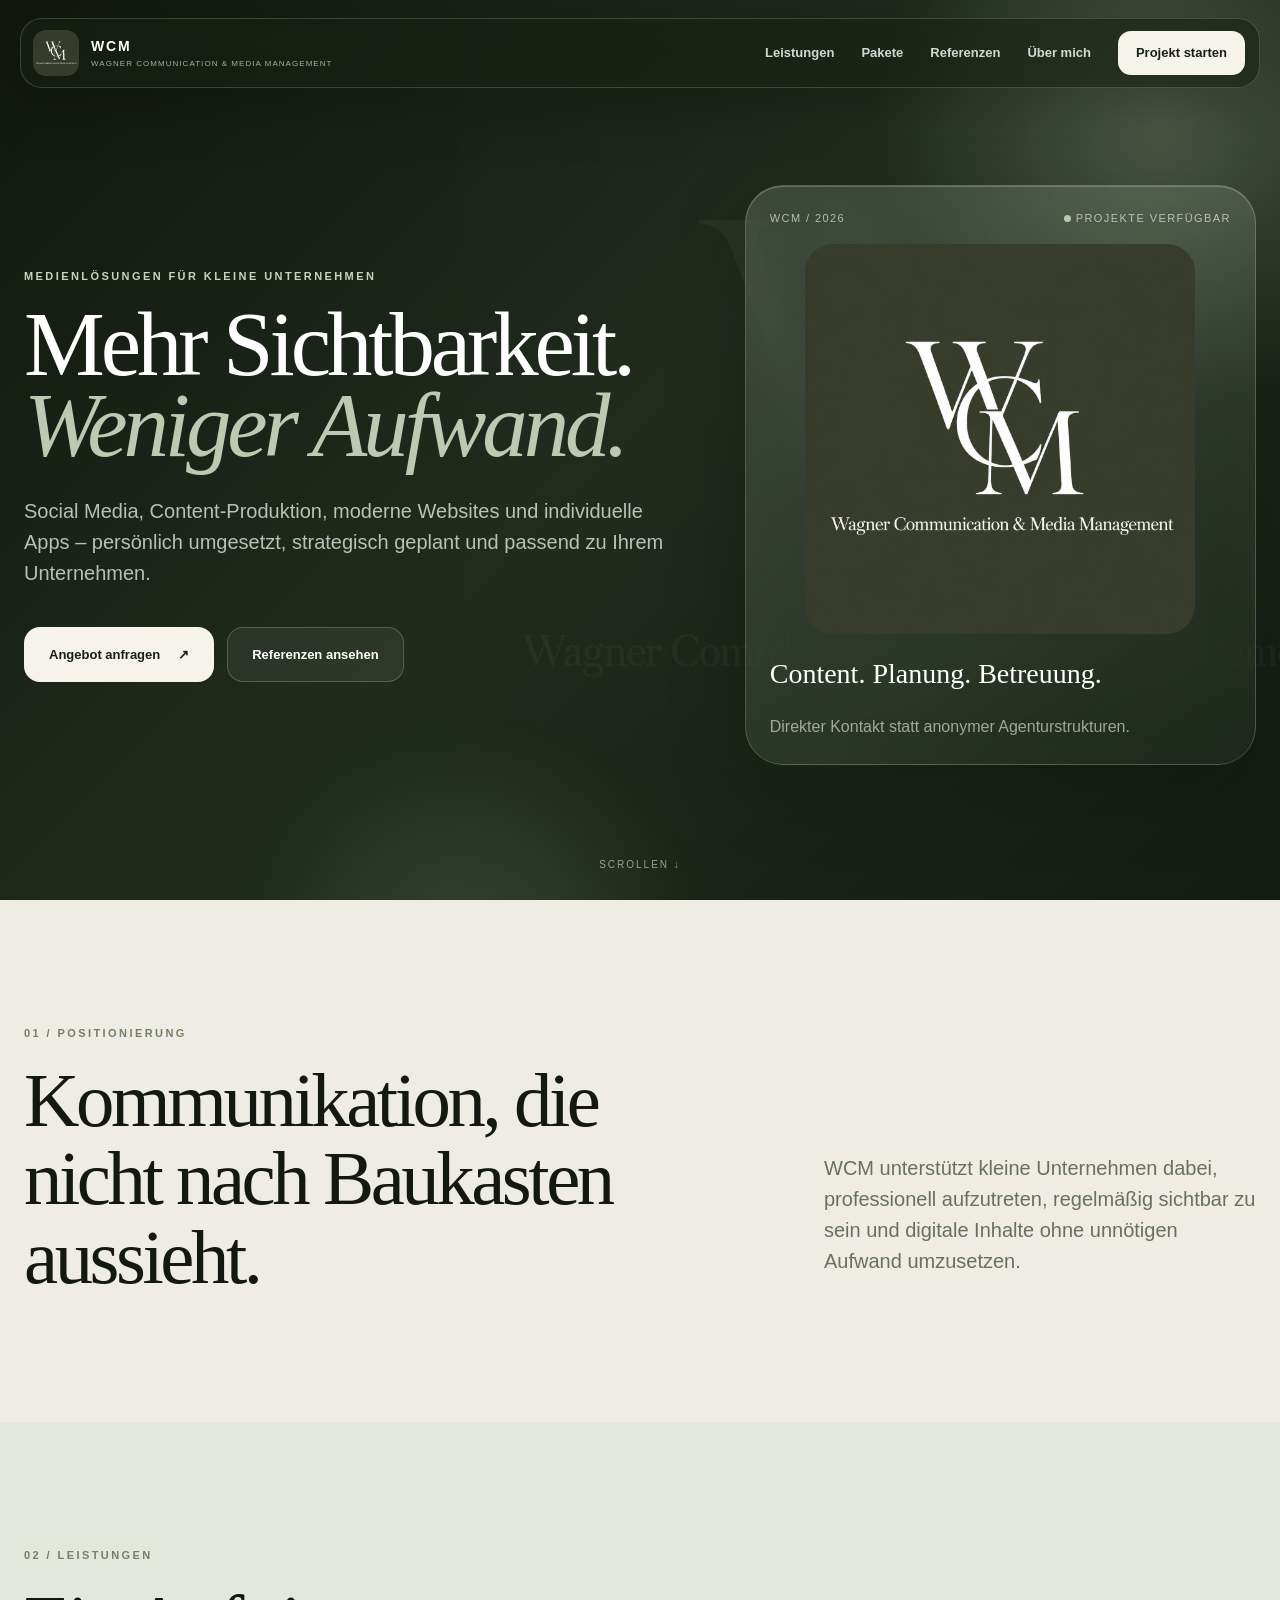
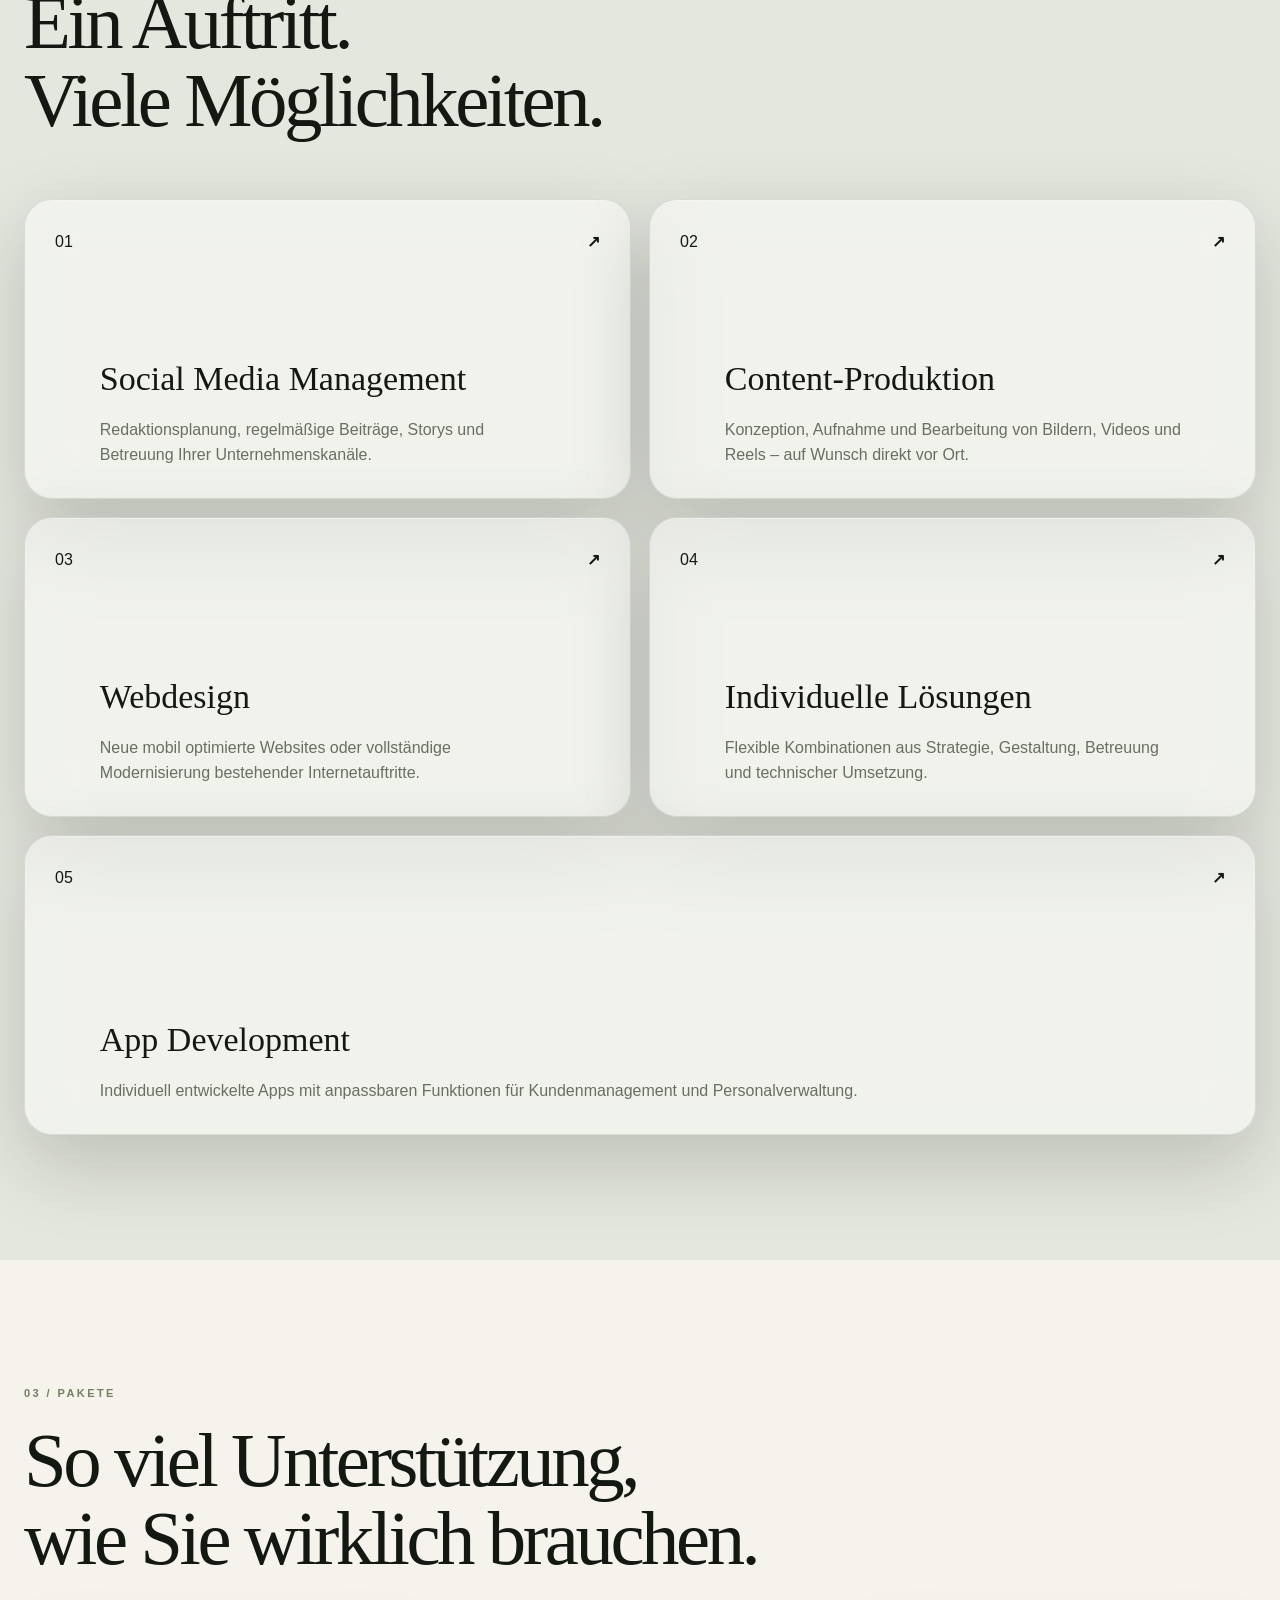
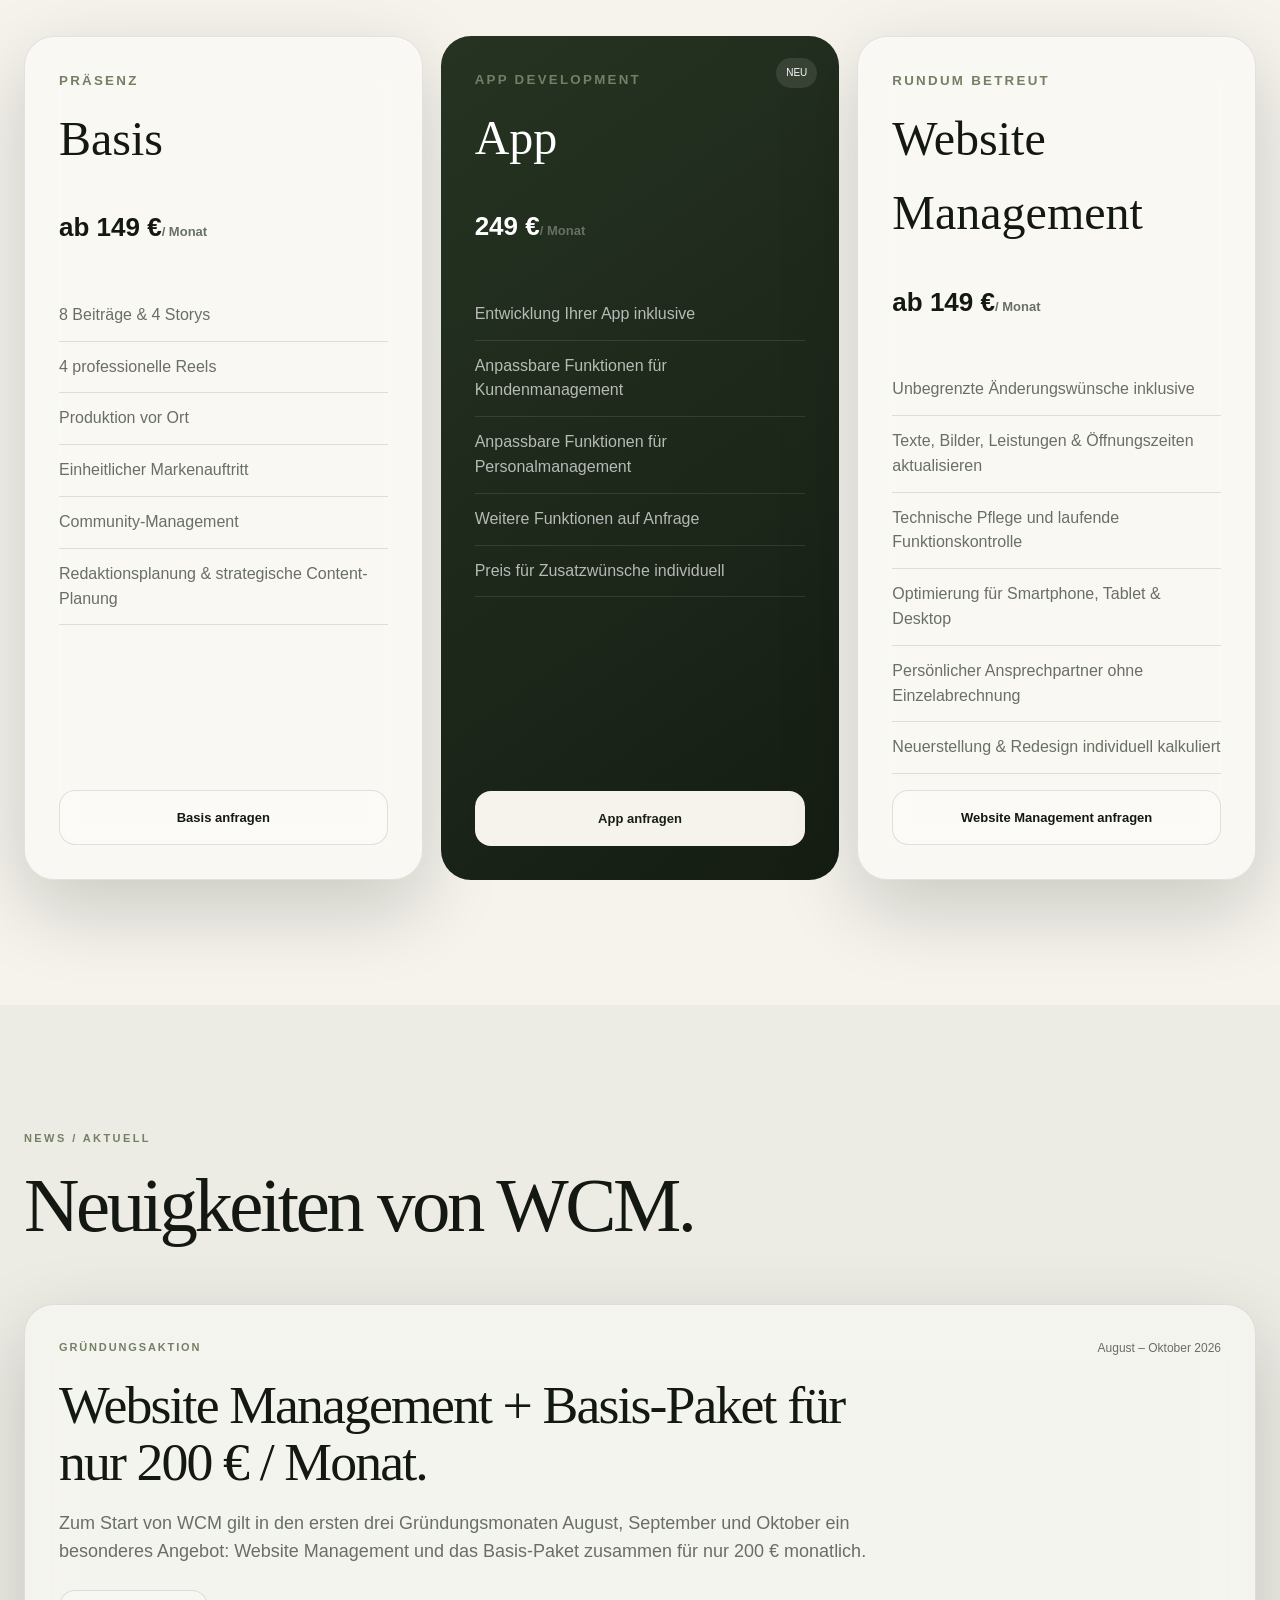
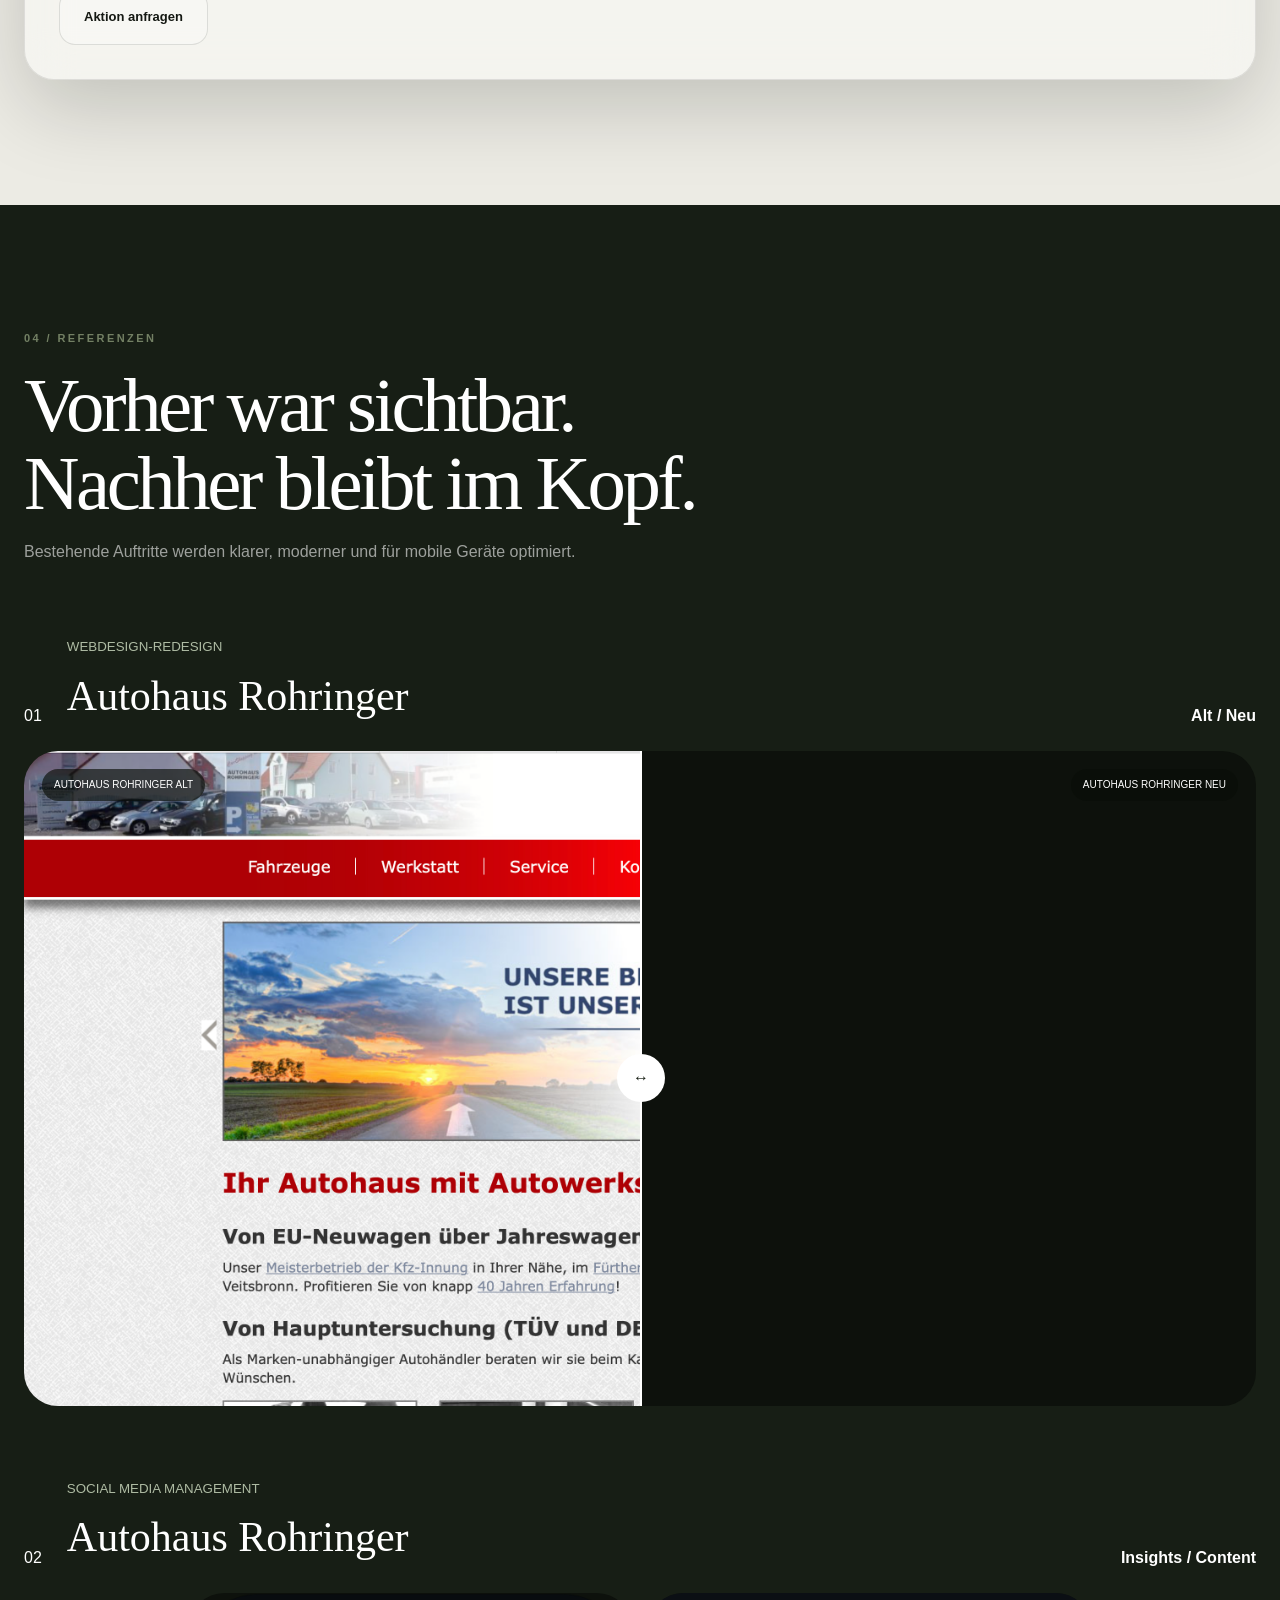
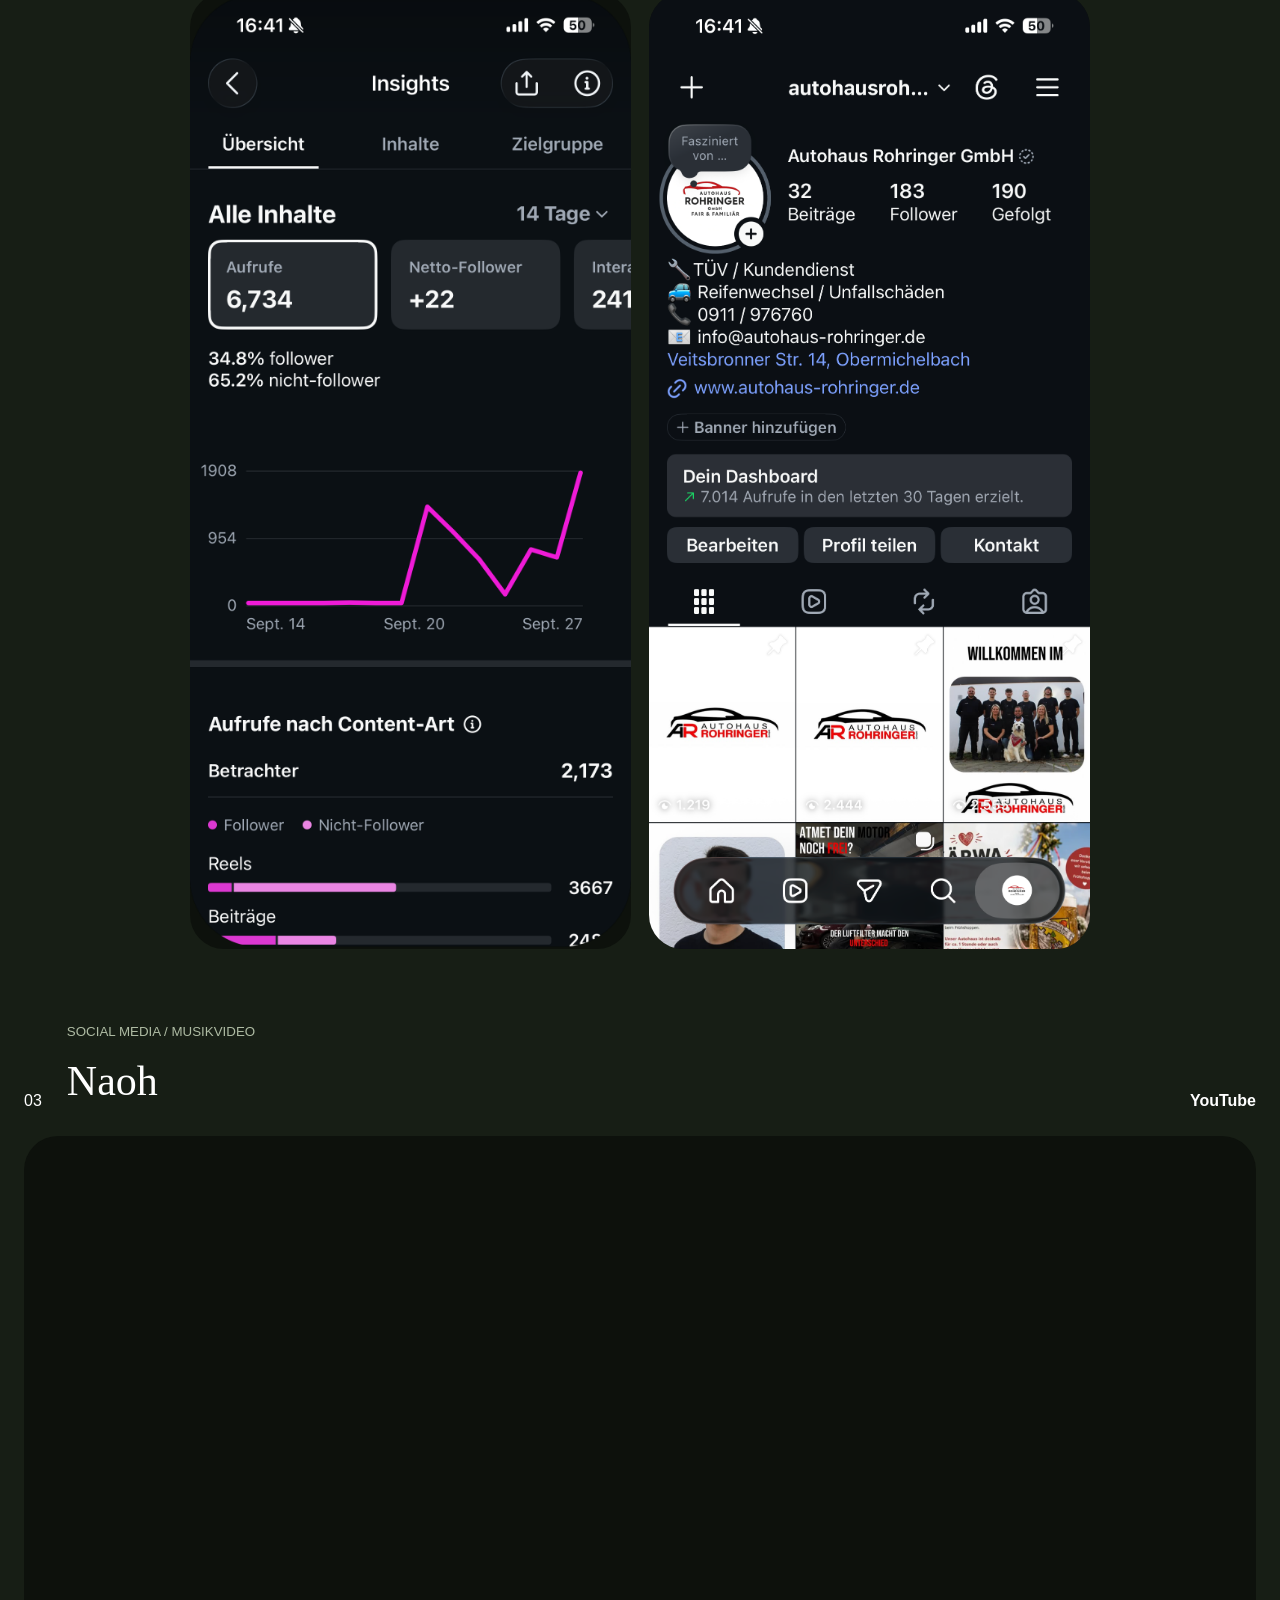
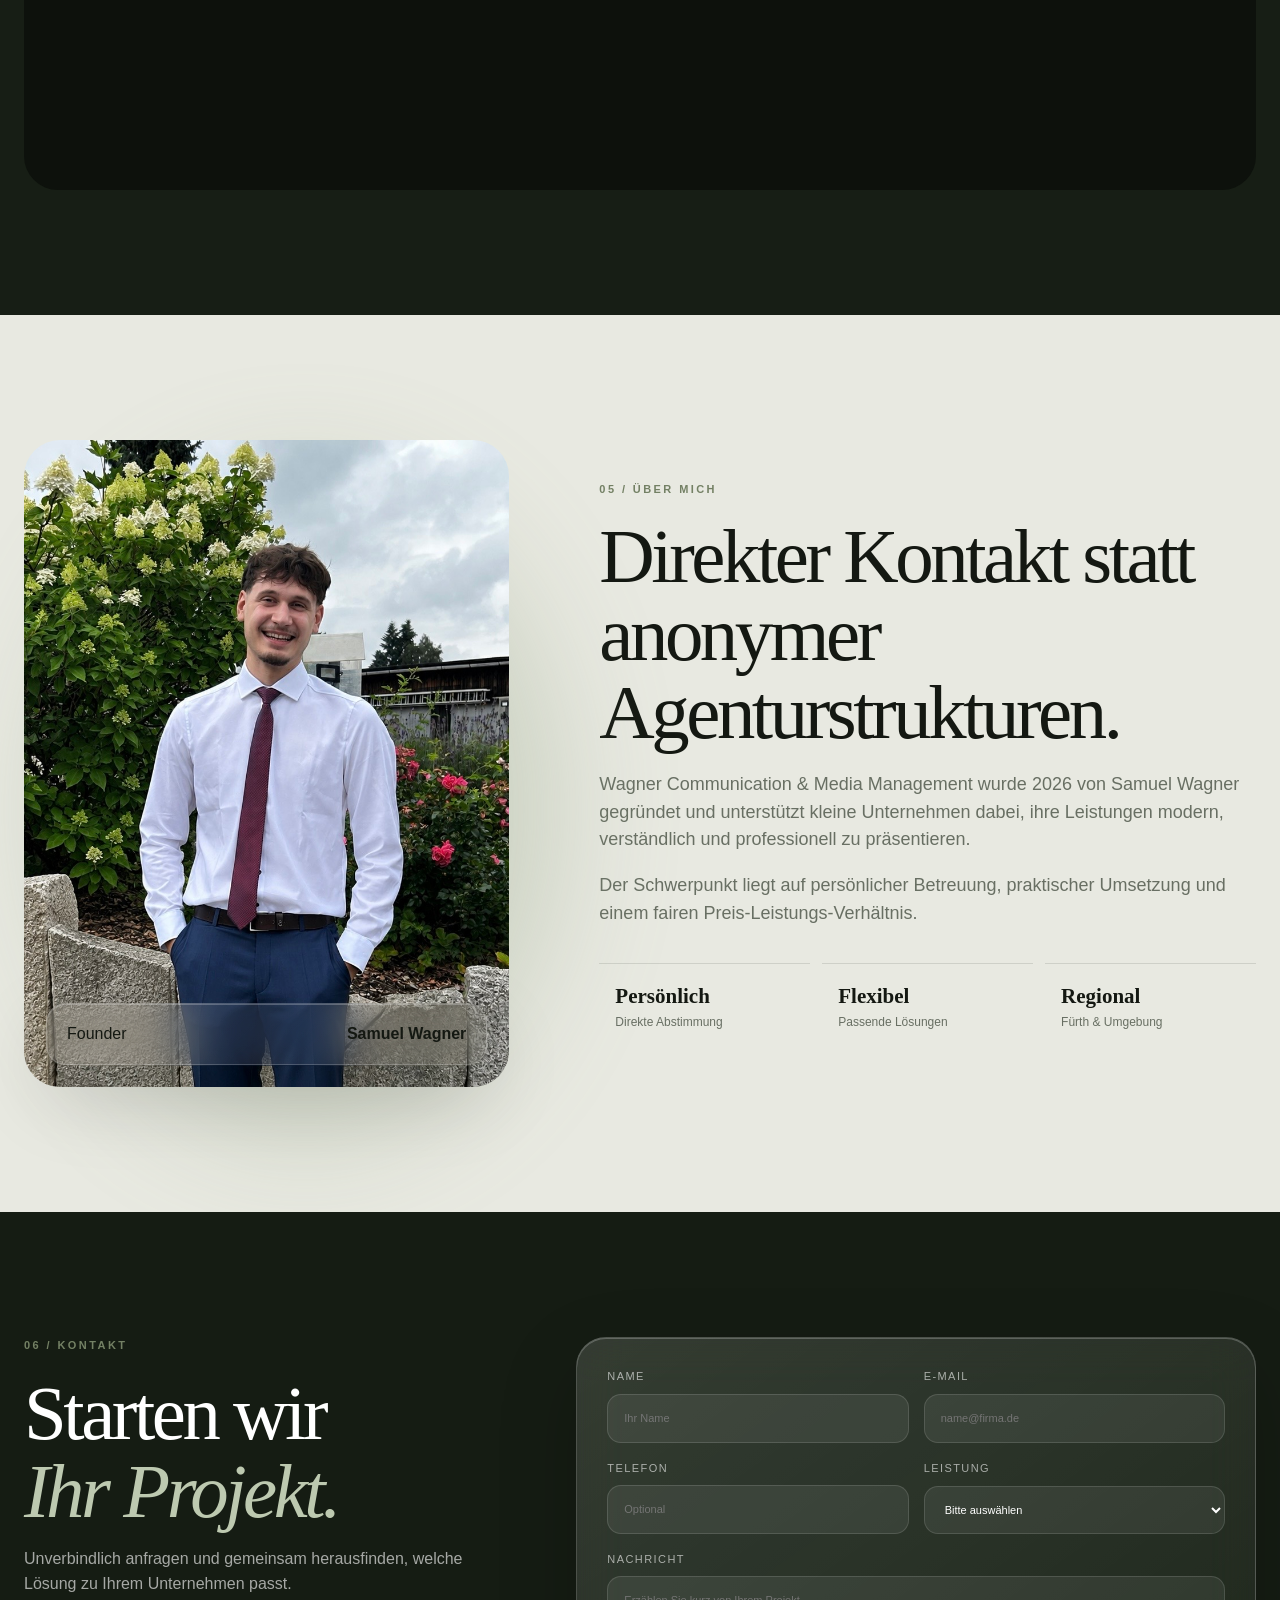
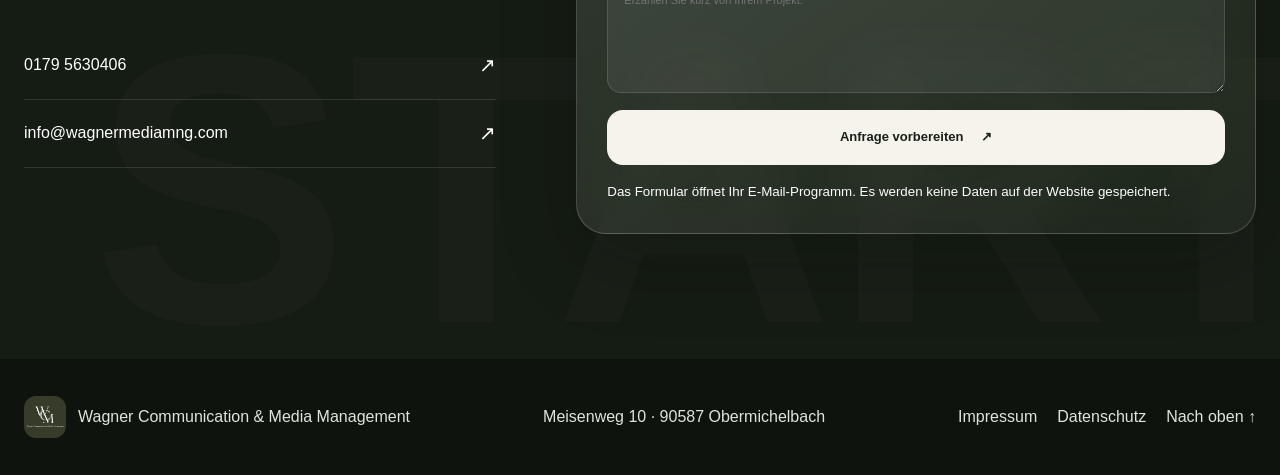
==== commit 38f2ee8f: "Add files via upload" ====
--- a/index.html
+++ b/index.html
@@ -37,7 +37,7 @@
       <div class="hero-content reveal">
         <p class="eyebrow">Medienlösungen für kleine Unternehmen</p>
         <h1>Mehr Sichtbarkeit.<br><em>Weniger Aufwand.</em></h1>
-        <p class="hero-text">Social Media, Content-Produktion und moderne Websites – persönlich umgesetzt, strategisch geplant und passend zu Ihrem Unternehmen.</p>
+        <p class="hero-text">Social Media, Content-Produktion, moderne Websites und individuelle Apps – persönlich umgesetzt, strategisch geplant und passend zu Ihrem Unternehmen.</p>
         <div class="hero-actions">
           <a class="button button-light magnetic" href="#kontakt">Angebot anfragen <span>↗</span></a>
           <a class="button button-glass magnetic" href="#referenzen">Referenzen ansehen</a>
@@ -83,6 +83,9 @@
         <a class="service-card glass tilt reveal service-link-card" href="individuelle-loesungen.html" aria-label="Mehr über individuelle Lösungen erfahren">
           <span>04</span><div><h3>Individuelle Lösungen</h3><p>Flexible Kombinationen aus Strategie, Gestaltung, Betreuung und technischer Umsetzung.</p></div><b>↗</b>
         </a>
+        <a class="service-card glass tilt reveal service-link-card" href="app-development.html" aria-label="Mehr über App Development erfahren">
+          <span>05</span><div><h3>App Development</h3><p>Individuell entwickelte Apps mit anpassbaren Funktionen für Kundenmanagement und Personalverwaltung.</p></div><b>↗</b>
+        </a>
       </div>
 
     </section>
@@ -95,13 +98,13 @@
       <div class="package-grid">
         <article class="package-card glass reveal">
           <small>Präsenz</small><h3>Basis</h3><p class="price">ab 149 €<span>/ Monat</span></p>
-          <ul><li>8 Beiträge & 4 Storys</li><li>Einheitlicher Markenauftritt</li><li>Community-Management</li><li>Redaktionsplanung</li></ul>
+          <ul><li>8 Beiträge & 4 Storys</li><li>4 professionelle Reels</li><li>Produktion vor Ort</li><li>Einheitlicher Markenauftritt</li><li>Community-Management</li><li>Redaktionsplanung & strategische Content-Planung</li></ul>
           <a class="button button-outline" href="#kontakt" data-package="Basis">Basis anfragen</a>
         </article>
         <article class="package-card featured reveal">
-          <div class="popular">Empfohlen</div><small>Wachstum</small><h3>Content</h3><p class="price">ab 249 €<span>/ Monat</span></p>
-          <ul><li>Alles aus dem Basis-Paket</li><li>4 professionelle Reels</li><li>Produktion vor Ort</li><li>Strategische Content-Planung</li></ul>
-          <a class="button button-light" href="#kontakt" data-package="Content">Content anfragen</a>
+          <div class="popular">Neu</div><small>App Development</small><h3>App</h3><p class="price">249 €<span>/ Monat</span></p>
+          <ul><li>Entwicklung Ihrer App inklusive</li><li>Anpassbare Funktionen für Kundenmanagement</li><li>Anpassbare Funktionen für Personalmanagement</li><li>Weitere Funktionen auf Anfrage</li><li>Preis für Zusatzwünsche individuell</li></ul>
+          <a class="button button-light" href="#kontakt" data-package="App">App anfragen</a>
         </article>
         <article class="package-card glass reveal">
           <small>Rundum betreut</small><h3>Website Management</h3><p class="price">ab 149 €<span>/ Monat</span></p>
@@ -209,7 +212,7 @@
 
       <form class="contact-form glass reveal" id="contact-form">
         <div class="form-row"><label>Name<input name="name" required placeholder="Ihr Name"></label><label>E-Mail<input name="email" type="email" required placeholder="name@firma.de"></label></div>
-        <div class="form-row"><label>Telefon<input name="phone" type="tel" placeholder="Optional"></label><label>Leistung<select name="service" required><option value="">Bitte auswählen</option><option>Social Media Management</option><option>Content-Produktion</option><option>Website-Erstellung</option><option>Website-Modernisierung</option><option>Individuelle Medienlösung</option><option>Aktuelle Aktion</option></select></label></div>
+        <div class="form-row"><label>Telefon<input name="phone" type="tel" placeholder="Optional"></label><label>Leistung<select name="service" required><option value="">Bitte auswählen</option><option>Social Media Management</option><option>Content-Produktion</option><option>Website-Erstellung</option><option>Website-Modernisierung</option><option>App Development</option><option>Individuelle Medienlösung</option><option>Aktuelle Aktion</option></select></label></div>
         <label>Nachricht<textarea name="message" rows="5" required placeholder="Erzählen Sie kurz von Ihrem Projekt."></textarea></label>
         <button class="button button-light magnetic" type="submit">Anfrage vorbereiten <span>↗</span></button>
         <small>Das Formular öffnet Ihr E-Mail-Programm. Es werden keine Daten auf der Website gespeichert.</small>
--- a/style.css
+++ b/style.css
@@ -1,6 +1,6 @@
 
 :root{--ink:#141812;--deep:#182016;--olive:#738064;--sage:#b9c4ad;--cream:#f3f1e9;--muted:#686f63;--darkline:rgba(20,24,18,.12);--max:1240px;--serif:Georgia,"Times New Roman",serif;--sans:Inter,-apple-system,BlinkMacSystemFont,"Segoe UI",Arial,sans-serif}
-*{box-sizing:border-box}html{scroll-behavior:smooth}body{margin:0;background:var(--cream);color:var(--ink);font-family:var(--sans);line-height:1.55;overflow-x:hidden}img{display:block;max-width:100%}a{text-decoration:none;color:inherit}button,input,select,textarea{font:inherit}section{scroll-margin-top:120px}
+*{box-sizing:border-box}html{scroll-behavior:auto}body{margin:0;background:var(--cream);color:var(--ink);font-family:var(--sans);line-height:1.55;overflow-x:hidden}img{display:block;max-width:100%}a{text-decoration:none;color:inherit}button,input,select,textarea{font:inherit}section{scroll-margin-top:120px}
 .cursor-glow{position:fixed;z-index:0;width:420px;height:420px;border-radius:50%;pointer-events:none;background:radial-gradient(circle,rgba(184,197,170,.15),transparent 68%);filter:blur(12px);transform:translate(-50%,-50%)}
 .site-header{position:fixed;z-index:1000;top:18px;left:50%;width:min(calc(100% - 36px),var(--max));transform:translateX(-50%);display:flex;align-items:center;justify-content:space-between;padding:11px 14px 11px 12px;border:1px solid rgba(255,255,255,.17);border-radius:22px;color:#fff;background:rgba(24,32,22,.63);box-shadow:0 18px 60px rgba(0,0,0,.18);backdrop-filter:blur(26px) saturate(145%);transition:.35s}.site-header.scrolled{top:9px;background:rgba(19,25,18,.83)}
 .brand{display:flex;align-items:center;gap:12px}.brand img{width:46px;height:46px;border-radius:13px;object-fit:cover}.brand span{display:grid}.brand strong{letter-spacing:.13em;font-size:14px}.brand small{font-size:8px;text-transform:uppercase;letter-spacing:.13em;color:rgba(255,255,255,.63)}
@@ -384,3 +384,6 @@
 }
 
 @media(max-width:600px){.news-window{padding:24px}.news-meta{align-items:flex-start;flex-direction:column;gap:6px}}
+
+/* App Development: fünfte Leistungskarte über volle Breite */
+.service-grid .service-card:last-child:nth-child(odd){grid-column:1/-1}
